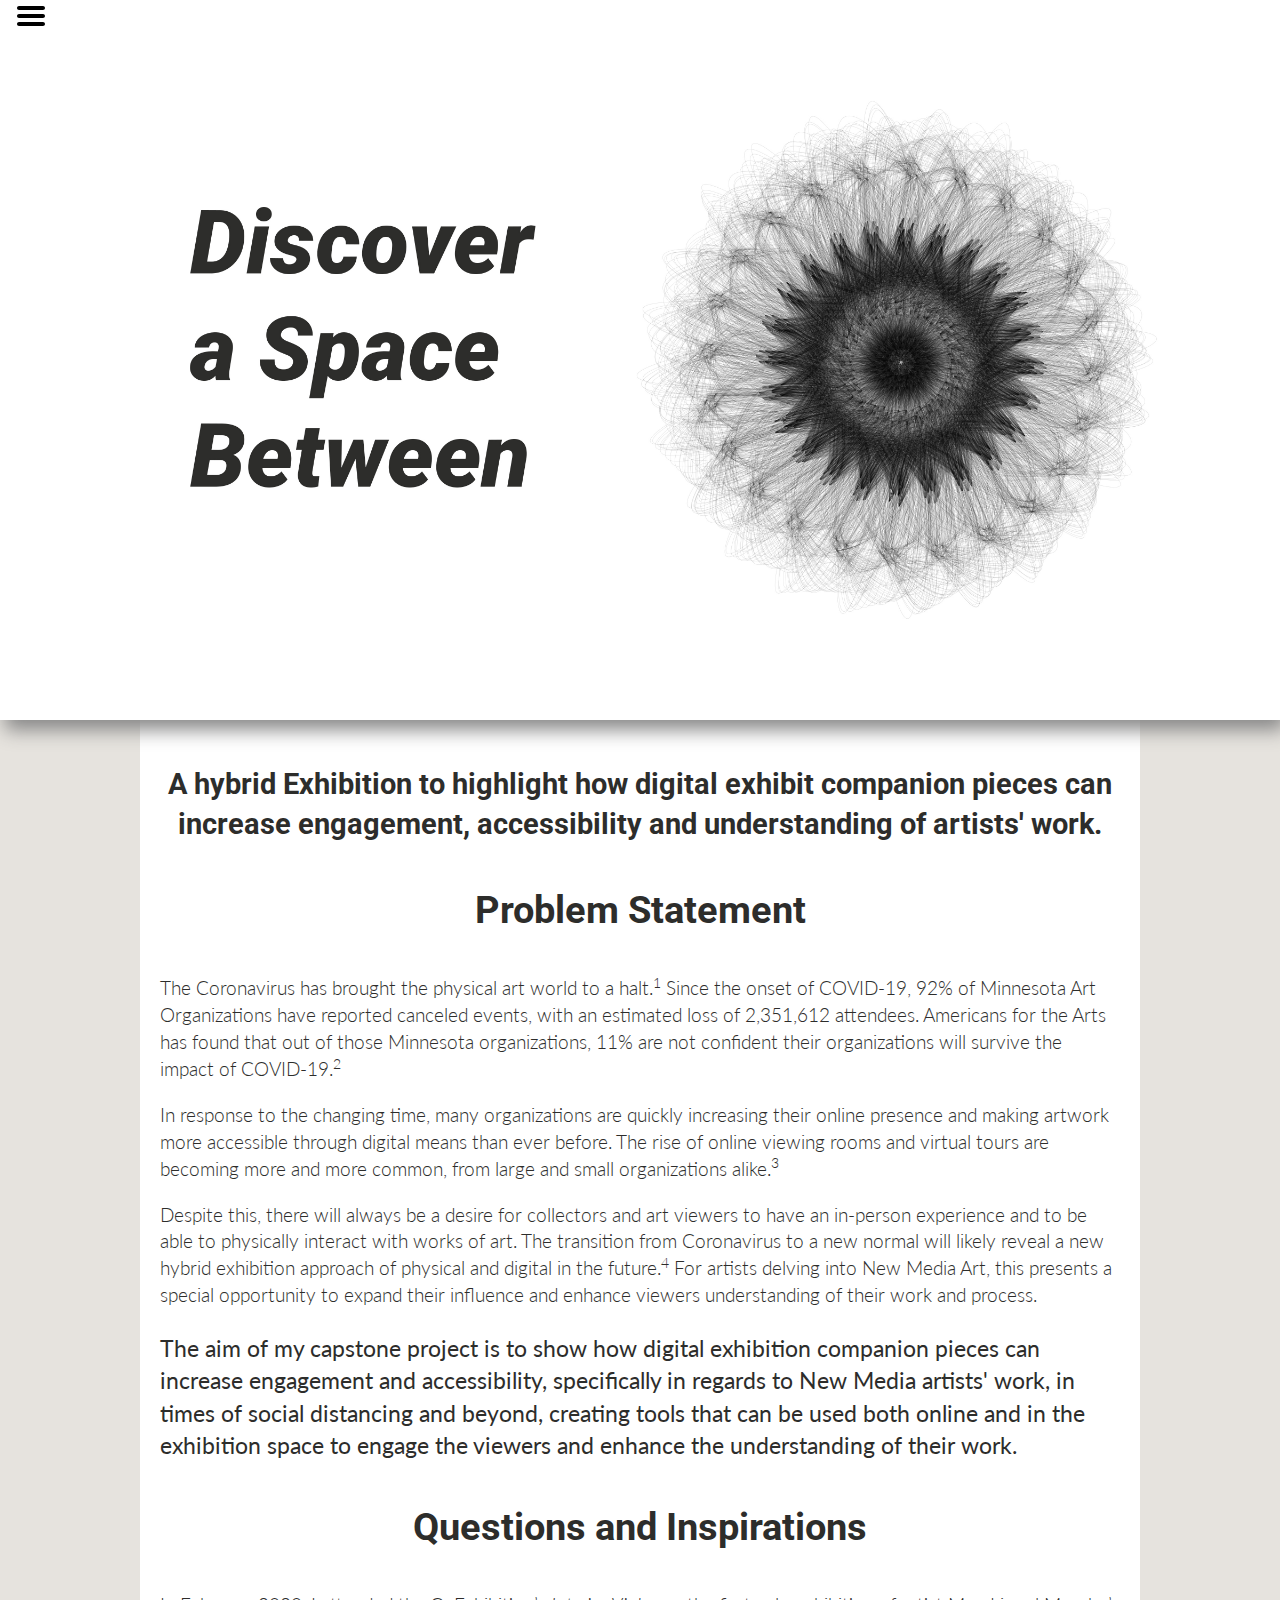
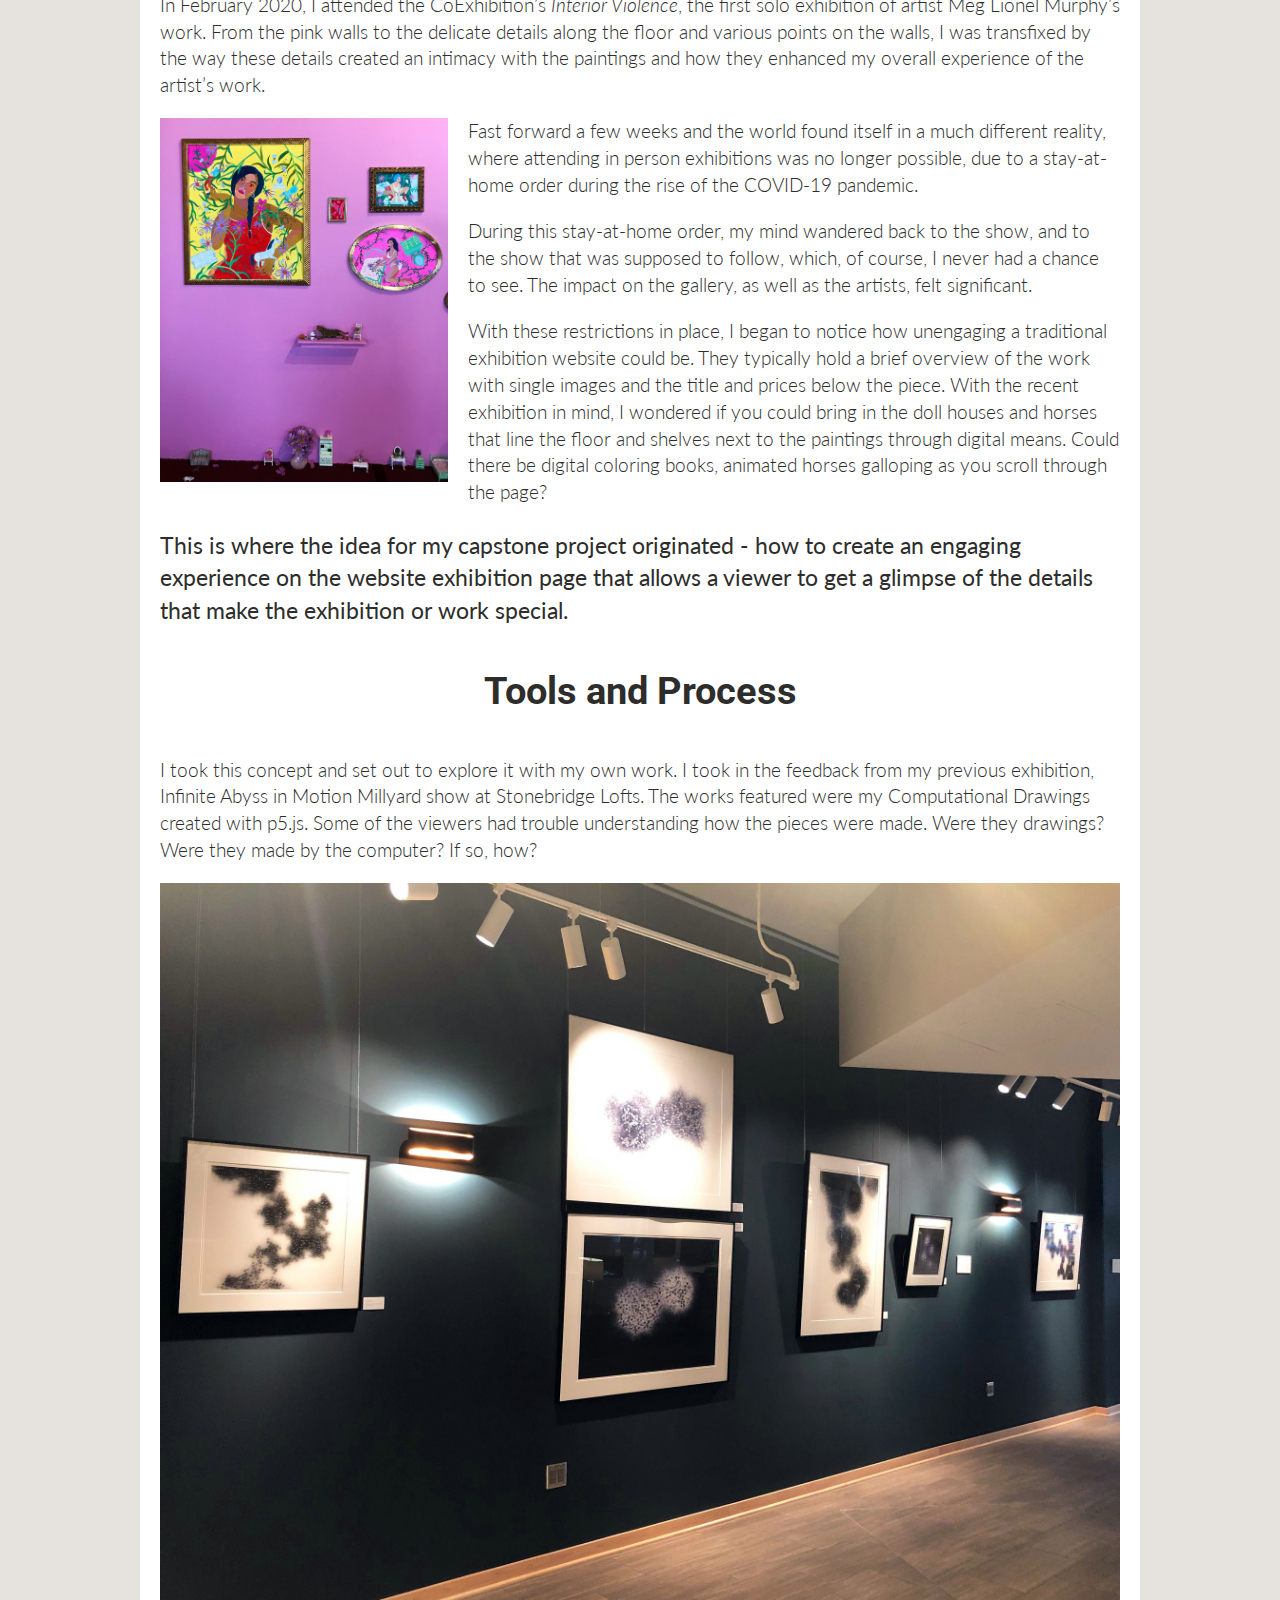
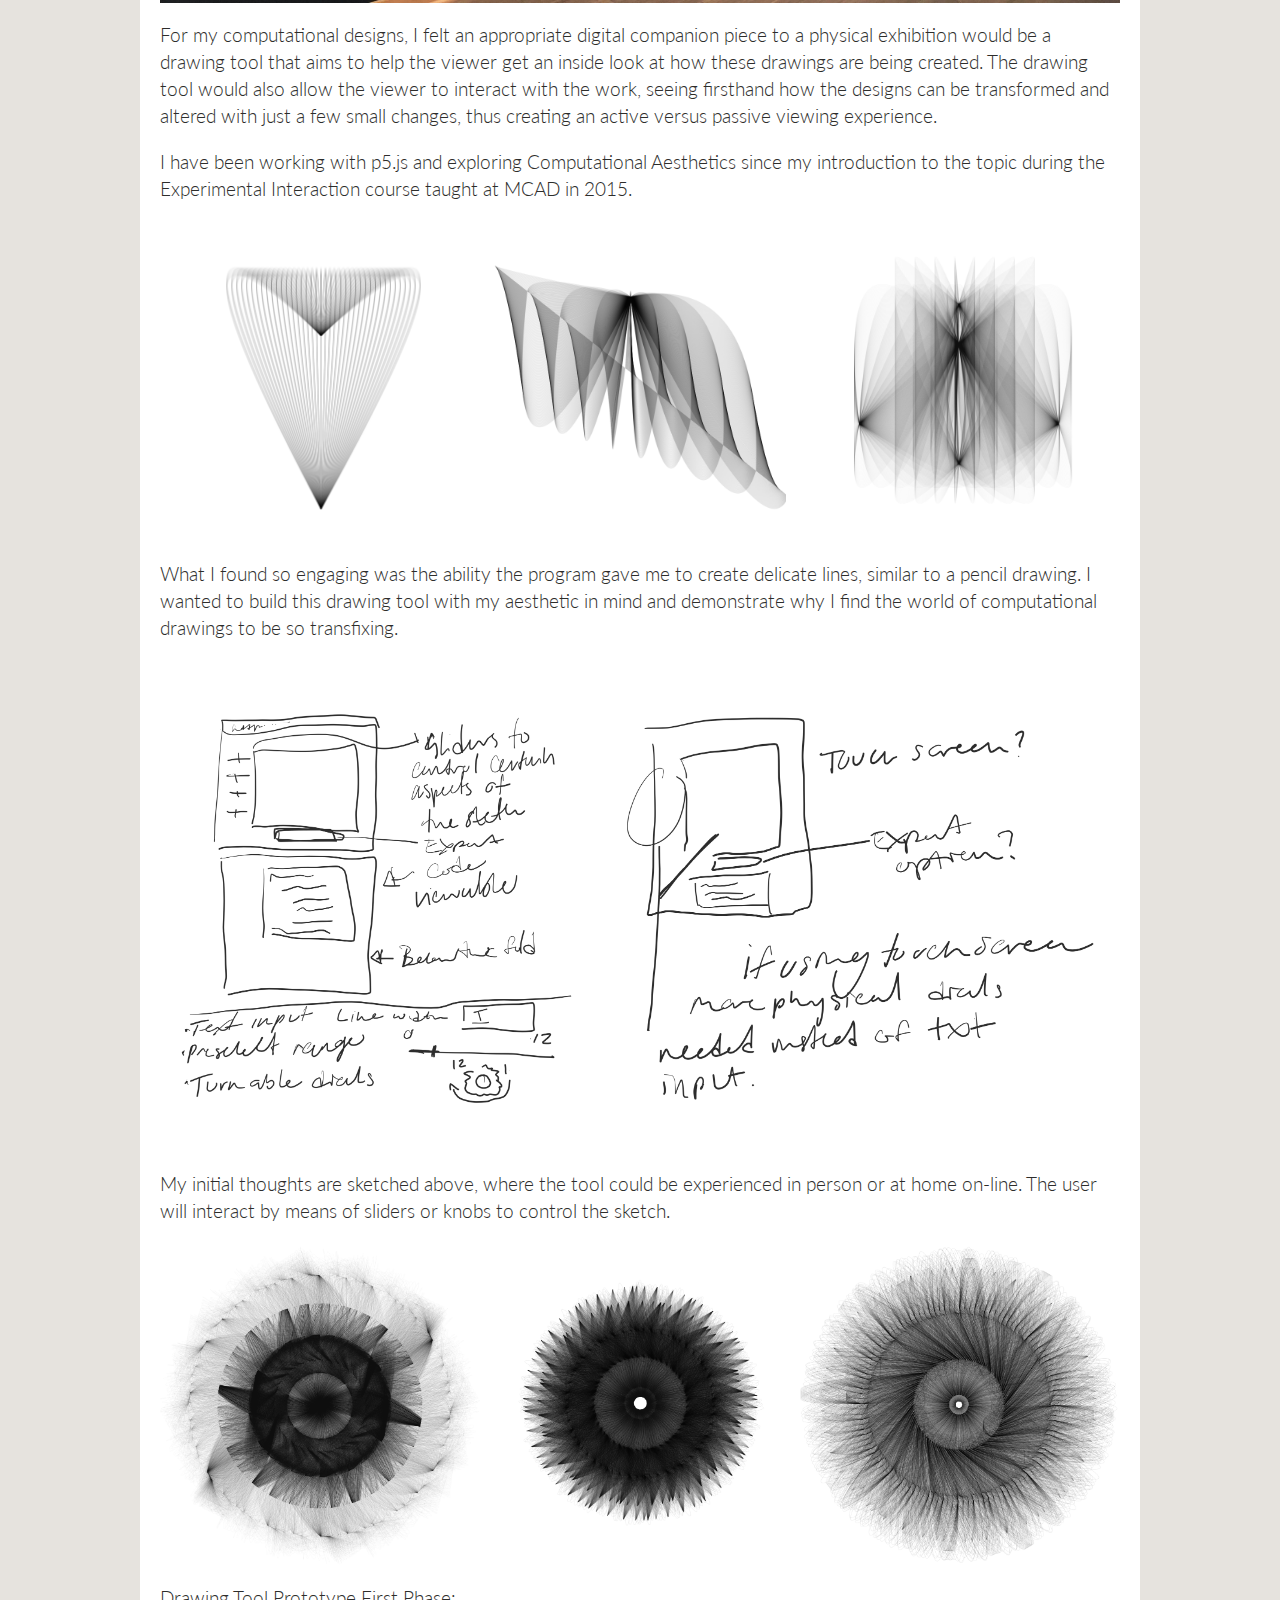
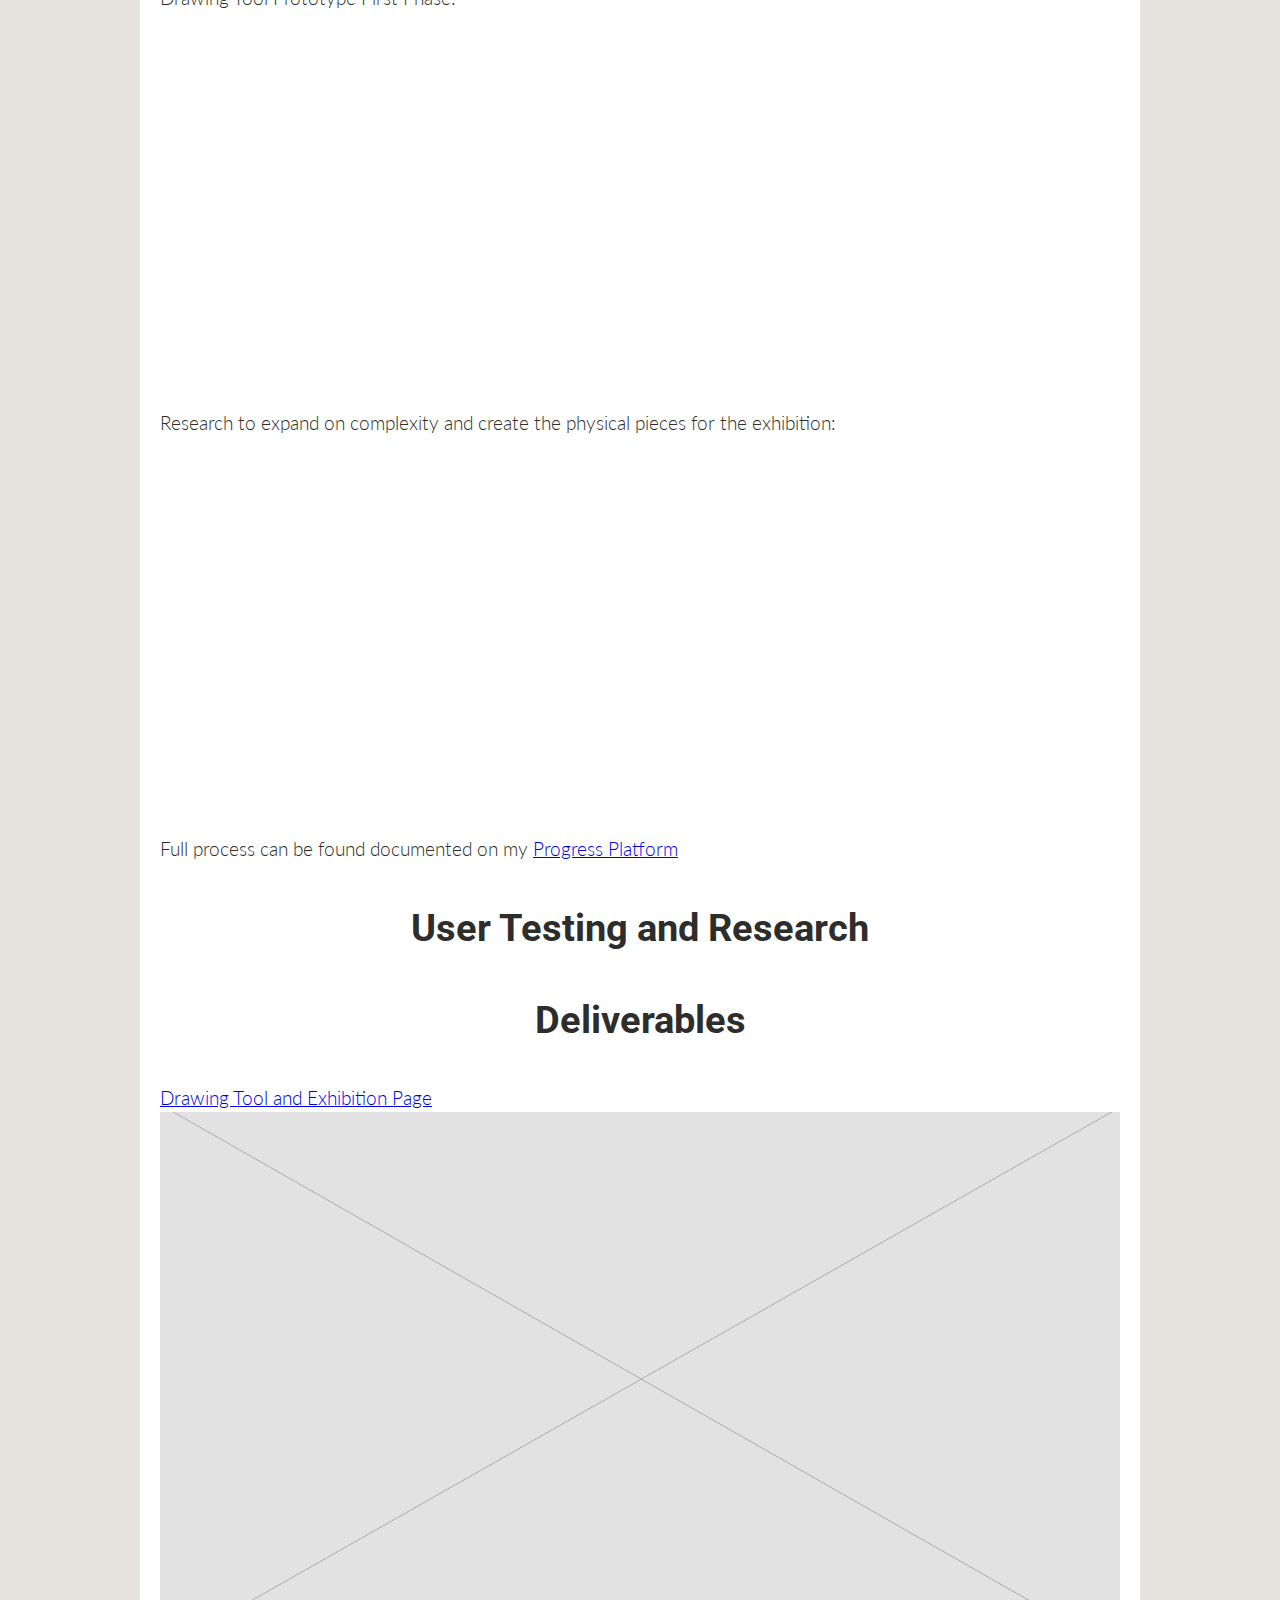
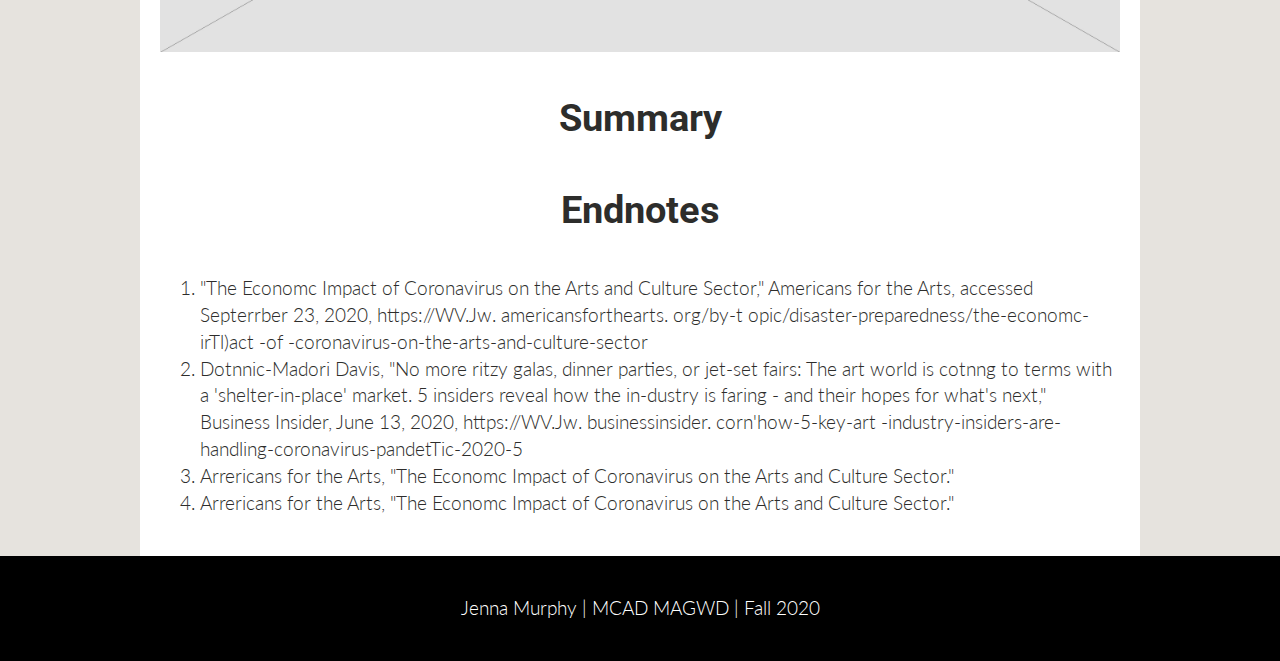
==== index.html @ bdc2f64e "Edits to index" ====
<!doctype html>
<html class="no-js" lang="">

<head>
  <meta charset="utf-8">
  <title>Jenna Murphy Capstone Project</title>
  <meta name="description" content="">
  <meta name="viewport" content="width=device-width, initial-scale=1">

  <meta property="og:title" content="">
  <meta property="og:type" content="">
  <meta property="og:url" content="">
  <meta property="og:image" content="">

  <link href="https://fonts.googleapis.com/css2?family=Roboto:ital,wght@0,100;0,300;0,400;0,500;0,700;0,900;1,100;1,300;1,400;1,500;1,700;1,900&display=swap" rel="stylesheet">
  <link href="https://fonts.googleapis.com/css2?family=Lato:ital,wght@0,300;0,400;1,300&display=swap" rel="stylesheet">
  <link rel="manifest" href="site.webmanifest">
  <link rel="apple-touch-icon" href="icon.png">
  <!-- Place favicon.ico in the root directory -->
  <script src="js/vendor/p5.min.js" charset="utf-8"></script>
  <script src="js/vendor/p5.dom.js" charset="utf-8"></script>
  <script src="js/sketch.js"charset="utf-8"></script>
  <link rel="stylesheet" href="css/normalize.css">
  <link rel="stylesheet" href="css/main.css">

  <meta name="theme-color" content="#fafafa">
</head>

<body>
  <header>
    <div id="mySidenav" class="sidenav" style="z-index:2;">
      <a href="javascript:void(0)" class="closebtn" onclick="closeNav()">&times;</a>
        <h3>Contents</h3>
          <a href="#problem">Problem Statement</a>
          <a href="#inspo">Inspiration</a>
          <a href="#process">Tools & Process</a>
          <!-- <a href="#tool">Tools</a> -->
          <a href="#test">User Testing</a>
          <a href="#deliver">Deliverables</a>
          <a href="#summary">Summary</a>
          <a href="#notes">Endnotes</a>
    </div>

  <!-- Use any element to open the sidenav -->

  <img style="position:absolute;top:0;top:0;z-index:1;" src="img/Hamburger_icon.svg" alt="menu icon" onclick="openNav()">
  <!-- <h1>Discover a Space Between</h1> -->
  <div class="hero-image">
      <img src="img/placeholder2.jpg" alt="header">
    </div>
</header>

  <main id="main" style="clear:both;">
    <section>
      <h2 style="text-align:center;">A hybrid Exhibition to highlight how digital exhibit companion pieces can increase engagement, accessibility and understanding of artists' work.</h2>
    </section>
    <section id="problem">
      <h3 class="background">Problem Statement</h3>

      <p>The Coronavirus has brought the physical art world to a halt.<sup>1</sup> Since the onset of COVID-19, 92% of Minnesota Art Organizations have reported canceled events, with an estimated loss of 2,351,612 attendees. Americans for the Arts has found that out of those Minnesota organizations, 11% are not confident their organizations will survive the impact of COVID-19.<sup>2</sup></p>

      <!-- <img src="img/placeholder.jpg" alt="Exhibition Images" style="max-width: 100%";> -->

      <p>In response to the changing time, many organizations are quickly increasing their online presence and making artwork more accessible through digital means than ever before. The rise of online viewing rooms and virtual tours are becoming more and more common, from large and small organizations alike.<sup>3</sup></p>

      <p>Despite this, there will always be a desire for collectors and art viewers to have an in-person experience and to be able to physically interact with works of art. The transition from Coronavirus to a new normal will likely reveal a new hybrid exhibition approach of physical and digital in the future.<sup>4</sup> For artists delving into New Media Art, this presents a special opportunity to expand their influence and enhance viewers understanding of their work and process.</p>

      <p class="emphasis">The aim of my capstone project is to show how digital exhibition companion pieces can increase engagement and accessibility, specifically in regards to New Media artists' work, in times of social distancing and beyond, creating tools that can be used both online and in the exhibition space to engage the viewers and enhance the understanding of their work.</p>
    </section>

    <section id="inspo">
      <h3>Questions and Inspirations</h3>
      <p>In February 2020, I attended the CoExhibition’s <i>Interior Violence</i>, the first solo exhibition of artist Meg Lionel Murphy’s work. From the pink walls to the delicate details along the floor and various points on the walls, I was transfixed by the way these details created an intimacy with the paintings and how they enhanced my overall experience of the artist’s work.</p>

      <img src="img/meglionelmurphy.jpg" alt="Megan Lionel Murphy at CoExhibition" style="float:left;width:30%;height:auto;padding-right:20px;"> Fast forward a few weeks and the world found itself in a much different reality, where attending in person exhibitions was no longer possible, due to a stay-at-home order during the rise of the COVID-19 pandemic.</p>

      <p>During this stay-at-home order, my mind wandered back to the show, and to the show that was supposed to follow, which, of course, I never had a chance to see. The impact on the gallery, as well as the artists, felt significant.</p>

      <p>With these restrictions in place, I began to notice how unengaging a traditional exhibition website could be. They typically hold a brief overview of the work with single images and the title and prices below the piece. With the recent exhibition in mind, I wondered if you could bring in the doll houses and horses that line the floor and shelves next to the paintings through digital means. Could there be digital coloring books, animated horses galloping as you scroll through the page? </p>

      <p class="emphasis">This is where the idea for my capstone project originated - how to create an engaging experience on the website exhibition page that allows a viewer to get a glimpse of the details that make the exhibition or work special.</p>

    </section>


    <section id="process">
      <h3>Tools and Process</h3>

      <p>I took this concept and set out to explore it with my own work. I took in the feedback from my previous exhibition, Infinite Abyss in Motion Millyard show at Stonebridge Lofts. The works featured were my Computational Drawings created with p5.js. Some of the viewers had trouble understanding how the pieces were made.  Were they drawings? Were they made by the computer? If so, how?</p>
      <img src="img/tealwall.jpg" alt="Stonebridge Loft exhibition" style="max-width: 100%;">
      <p>For my computational designs, I felt an appropriate digital companion piece to a physical exhibition would be a drawing tool that aims to help the viewer get an inside look at how these drawings are being created. The drawing tool would also allow the viewer to interact with the work, seeing firsthand how the designs can be  transformed and altered with just a few small changes, thus creating an active versus passive viewing experience.</p>
      <p>I have been working with p5.js and exploring Computational Aesthetics since my introduction to the topic during the Experimental Interaction course taught at MCAD in 2015.</p>
      <div class="row">
        <div class="column">
          <img src="img/d1.png" alt="Computational Drawing" style="width:100%">
        </div>
        <div class="column">
          <img src="img/32.png" alt="Computational Drawing" style="width:100%">
        </div>
        <div class="column">
          <img src="img/d3.png" alt="Computational Drawing" style="width:100%">
        </div>
      </div>
      <p>What I found so engaging was the ability the program gave me to create delicate lines, similar to a pencil drawing. I wanted to build this drawing tool with my aesthetic in mind and demonstrate why I find the world of computational drawings to be so transfixing.</p>
      <img src="img/Untitled-1.jpg" alt="Sketch" style="max-width: 100%;">
      <p>My initial thoughts are sketched above, where the tool could be experienced in person or at home on-line. The user will interact by means of sliders or knobs to control the sketch.</p>
      <div class="row">
        <div class="column">
          <img src="img/ellipse.png" alt="Computational Drawing" style="width:100%">
        </div>
        <div class="column">
          <img src="img/ellipse3.png" alt="Computational Drawing" style="width:100%">
        </div>
        <div class="column">
          <img src="img/ellipse1.png" alt="Computational Drawing" style="width:100%">
        </div>
      </div>
      <!-- <ul>
        <li>JavaScript</li>
        <li>HTML/CSS</li>
        <li>p5.js</li>
        <! <li>Milk</li> -->
      <!-- </ul> -->
      <p>Drawing Tool Prototype First Phase:</p>
      <iframe src="https://player.vimeo.com/video/470876844" width="640" height="360" frameborder="0" allow="autoplay; fullscreen" allowfullscreen></iframe>
      <p>Research to expand on complexity and create the physical pieces for the exhibition:</p>
      <iframe src="https://player.vimeo.com/video/471207840" width="640" height="360" frameborder="0" allow="autoplay; fullscreen" allowfullscreen></iframe>

      <p>Full process can be found documented on my <a href="https://discoveraspacebetween.blogspot.com/">Progress Platform</a></p>

    </section>

    <!-- <section id="tool">
      <h3>Tools</h3>
    </section> -->

    <section id="test">
      <h3>User Testing and Research</h3>
    </section>

    <section id="deliver">
      <h3>Deliverables</h3>
      <a href="https://jennamurphymcad.github.io/Exhibition-Page/">Drawing Tool and Exhibition Page<a>
      <img src="img/placeholder.jpg" alt="Exhibition Images" style="max-width: 100%;">
    </section>

    <section id="summary">
      <h3>Summary</h3>
    </section>

    <section id="notes">
      <h3>Endnotes</h3>
        <ol>
          <li>"The Economc Impact of Coronavirus on the Arts and Culture Sector," Americans for the Arts, accessed Septerrber 23, 2020,
https://WV.Jw. americansforthearts. org/by-t opic/disaster-preparedness/the-economc-irTl)act -of -coronavirus-on-the-arts-and-culture-sector</li>
          <li>Dotnnic-Madori Davis, "No more ritzy galas, dinner parties, or jet-set fairs: The art world is cotnng to terms with a 'shelter-in-place' market. 5 insiders reveal how the in-dustry is faring - and their hopes for what's next," Business Insider, June 13, 2020, https://WV.Jw. businessinsider. corn'how-5-key-art -industry-insiders-are-handling-coronavirus-pandetTic-2020-5</li>
          <li>Arrericans for the Arts, "The Economc Impact of Coronavirus on the Arts and Culture Sector."</li>
          <li>Arrericans for the Arts, "The Economc Impact of Coronavirus on the Arts and Culture Sector."</li>
        </ol>
    </section>

  </main>

  <footer>
    <p>Jenna Murphy | MCAD MAGWD | Fall 2020</p>
  </footer>
  <script src="js/vendor/modernizr-3.11.2.min.js"></script>
  <script src="js/plugins.js"></script>
  <script src="js/main.js"></script>
  <!-- <script>
  /* Set the width of the side navigation to 250px */
function openNav() {
  document.getElementById("mySidenav").style.width = "250px";
}

/* Set the width of the side navigation to 0 */
function closeNav() {
  document.getElementById("mySidenav").style.width = "0";
}
  </script> -->
  <!-- Google Analytics: change UA-XXXXX-Y to be your site's ID. -->
  <!-- <script>
    window.ga = function () { ga.q.push(arguments) }; ga.q = []; ga.l = +new Date;
    ga('create', 'UA-XXXXX-Y', 'auto'); ga('set', 'anonymizeIp', true); ga('set', 'transport', 'beacon'); ga('send', 'pageview')
  </script> -->

</body>

</html>
---- css/main.css ----
/*! HTML5 Boilerplate v8.0.0 | MIT License | https://html5boilerplate.com/ */

/* main.css 2.1.0 | MIT License | https://github.com/h5bp/main.css#readme */
/*
 * What follows is the result of much research on cross-browser styling.
 * Credit left inline and big thanks to Nicolas Gallagher, Jonathan Neal,
 * Kroc Camen, and the H5BP dev community and team.
 */

/* ==========================================================================
   Base styles: opinionated defaults
   ========================================================================== */

html {
  color: #2d2d2b;
  font-size: 1.2em;
  line-height: 1.4;
  font-family: 'Lato', sans-serif;
  font-weight: 300;
  background-color: #e6e3de;
}

body #main {
  background-color: #FFF;
}

h1, h2, h3 {
  font-family: 'Roboto', sans-serif;
  font-weight: 700;
}

h3 {
  /* color: #b0b0b0; */
  font-size: 2em;
  /* text-transform: uppercase; */
  text-align: center;
}


.emphasis {
  font-weight: 400;
  font-size: 1.2em;
}

/* Three image containers (use 25% for four, and 50% for two, etc) */
.column {
  float: left;
  width: 33.33%;
  /* padding: 5px; */
}

/* Clear floats after image containers */
.row::after {
  content: "";
  clear: both;
  display: table;
}

/*
 * Remove text-shadow in selection highlight:
 * https://twitter.com/miketaylr/status/12228805301
 *
 * Vendor-prefixed and regular ::selection selectors cannot be combined:
 * https://stackoverflow.com/a/16982510/7133471
 *
 * Customize the background color to match your design.
 */

::-moz-selection {
  background: #b3d4fc;
  text-shadow: none;
}

::selection {
  background: #b3d4fc;
  text-shadow: none;
}

/*
 * A better looking default horizontal rule
 */

hr {
  display: block;
  height: 1px;
  border: 0;
  border-top: 1px solid #ccc;
  margin: 1em 0;
  padding: 0;
}

/*
 * Remove the gap between audio, canvas, iframes,
 * images, videos and the bottom of their containers:
 * https://github.com/h5bp/html5-boilerplate/issues/440
 */

audio,
canvas,
iframe,
img,
svg,
video {
  vertical-align: middle;
}

/*
 * Remove default fieldset styles.
 */

fieldset {
  border: 0;
  margin: 0;
  padding: 0;
}

/*
 * Allow only vertical resizing of textareas.
 */

textarea {
  resize: vertical;
}

/* ==========================================================================
   Author's custom styles
   ========================================================================== */

/* ==========================================================================
   Helper classes
   ========================================================================== */

/*
 * Hide visually and from screen readers
 */

.hidden,
[hidden] {
  display: none !important;
}

/*
 * Hide only visually, but have it available for screen readers:
 * https://snook.ca/archives/html_and_css/hiding-content-for-accessibility
 *
 * 1. For long content, line feeds are not interpreted as spaces and small width
 *    causes content to wrap 1 word per line:
 *    https://medium.com/@jessebeach/beware-smushed-off-screen-accessible-text-5952a4c2cbfe
 */

.sr-only {
  border: 0;
  clip: rect(0, 0, 0, 0);
  height: 1px;
  margin: -1px;
  overflow: hidden;
  padding: 0;
  position: absolute;
  white-space: nowrap;
  width: 1px;
  /* 1 */
}

/*
 * Extends the .sr-only class to allow the element
 * to be focusable when navigated to via the keyboard:
 * https://www.drupal.org/node/897638
 */

.sr-only.focusable:active,
.sr-only.focusable:focus {
  clip: auto;
  height: auto;
  margin: 0;
  overflow: visible;
  position: static;
  white-space: inherit;
  width: auto;
}

/*
 * Hide visually and from screen readers, but maintain layout
 */

.invisible {
  visibility: hidden;
}

/*
 * Clearfix: contain floats
 *
 * For modern browsers
 * 1. The space content is one way to avoid an Opera bug when the
 *    `contenteditable` attribute is included anywhere else in the document.
 *    Otherwise it causes space to appear at the top and bottom of elements
 *    that receive the `clearfix` class.
 * 2. The use of `table` rather than `block` is only necessary if using
 *    `:before` to contain the top-margins of child elements.
 */

.clearfix::before,
.clearfix::after {
  content: " ";
  display: table;
}

.clearfix::after {
  clear: both;
}

/* ==========================================================================
   EXAMPLE Media Queries for Responsive Design.
   These examples override the primary ('mobile first') styles.
   Modify as content requires.
   ========================================================================== */

@media only screen and (min-width: 35em) {
  /* Style adjustments for viewports that meet the condition */
}

@media print,
  (-webkit-min-device-pixel-ratio: 1.25),
  (min-resolution: 1.25dppx),
  (min-resolution: 120dpi) {
  /* Style adjustments for high resolution devices */
}

/* ==========================================================================
   Print styles.
   Inlined to avoid the additional HTTP request:
   https://www.phpied.com/delay-loading-your-print-css/
   ========================================================================== */

@media print {
  *,
  *::before,
  *::after {
    background: #fff !important;
    color: #000 !important;
    /* Black prints faster */
    box-shadow: none !important;
    text-shadow: none !important;
  }

  a,
  a:visited {
    text-decoration: underline;
  }

  a[href]::after {
    content: " (" attr(href) ")";
  }

  abbr[title]::after {
    content: " (" attr(title) ")";
  }

  /*
   * Don't show links that are fragment identifiers,
   * or use the `javascript:` pseudo protocol
   */
  a[href^="#"]::after,
  a[href^="javascript:"]::after {
    content: "";
  }

  pre {
    white-space: pre-wrap !important;
  }

  pre,
  blockquote {
    border: 1px solid #999;
    page-break-inside: avoid;
  }

  /*
   * Printing Tables:
   * https://web.archive.org/web/20180815150934/http://css-discuss.incutio.com/wiki/Printing_Tables
   */
  thead {
    display: table-header-group;
  }

  tr,
  img {
    page-break-inside: avoid;
  }

  p,
  h2,
  h3 {
    orphans: 3;
    widows: 3;
  }

  h2,
  h3 {
    page-break-after: avoid;
  }
}

/*
JM Start
*/
/* The side navigation menu */
.sidenav {
  height: 100%; /* 100% Full-height */
  width: 0; /* 0 width - change this with JavaScript */
  position: fixed; /* Stay in place */
  z-index: 1; /* Stay on top */
  top: 0; /* Stay at the top */
  left: 0;
  background-color: #323433; /* Black*/
  overflow-x: hidden; /* Disable horizontal scroll */
  padding-top: 60px; /* Place content 60px from the top */
  transition: 0.5s; /* 0.5 second transition effect to slide in the sidenav */
}

/* The navigation menu links */
.sidenav a, .sidenav h3 {
  padding: 8px 8px 8px 32px;
  text-decoration: none;
  font-size: 24px;
  color: #fef9f3;
  display: block;
  transition: 0.3s;
}

/* When you mouse over the navigation links, change their color */
.sidenav a:hover {
  color: #f1f1f1;
}

/* Position and style the close button (top right corner) */
.sidenav .closebtn {
  position: absolute;
  top: 0;
  right: 25px;
  font-size: 24px;
  margin-left: 50px;
}

/* The hero image */
div.hero-image {
  /* background-image: url("../img/placeholder2.jpg"); */
  /* Set a specific height */
  /* height: 100% auto; */
  /* max-height: 600px; */
  /* Position and center the image to scale nicely on all screens */
  /* background-position: center;
  background-repeat: no-repeat;
  background-size: cover; */
  position: relative;
  /* position:absolute; */
   /* top: 0;
   left: 0;
   max-width: 100%;
   height: 500px;
   margin: auto;
   z-index: -1; */
}

div.hero-image img {
  position: relative;
  max-width: 100%;
  max-height: 30%;
  display: block;
 margin-left: auto;
 margin-right: auto;
 width: 100%;
  margin: 0 auto;

/* padding: 10px; */
box-shadow: 5px 10px 18px #888888;

}

/* Place text in the middle of the image */
.hero-text {
  text-align: left;
  position: absolute;
  top: 50%;
  left: 50%;
  transform: translate(-50%, -50%);
  color: black;
  font-size:24px;
}

/* Style page content - use this if you want to push the page content to the right when you open the side navigation */
#main {
  transition: margin-left .5s;
  padding: 20px;
  max-width: 960px;
  margin: 0 auto;
}

/* On smaller screens, where height is less than 450px, change the style of the sidenav (less padding and a smaller font size) */
@media screen and (max-height: 450px) {
  .sidenav {padding-top: 15px;}
  .sidenav a {font-size: 18px;}
}

header img {
  float: left;
  margin-left: 15px;
}

header h1, header h2 {
  text-align: center;
}
footer {
  clear: both;
  left: 0;
  width: 100%;
  background-color: black;
  color: white;
  text-align: center;
  padding-top: 20px;
  padding-bottom: 20px;
  text-align: center;
}
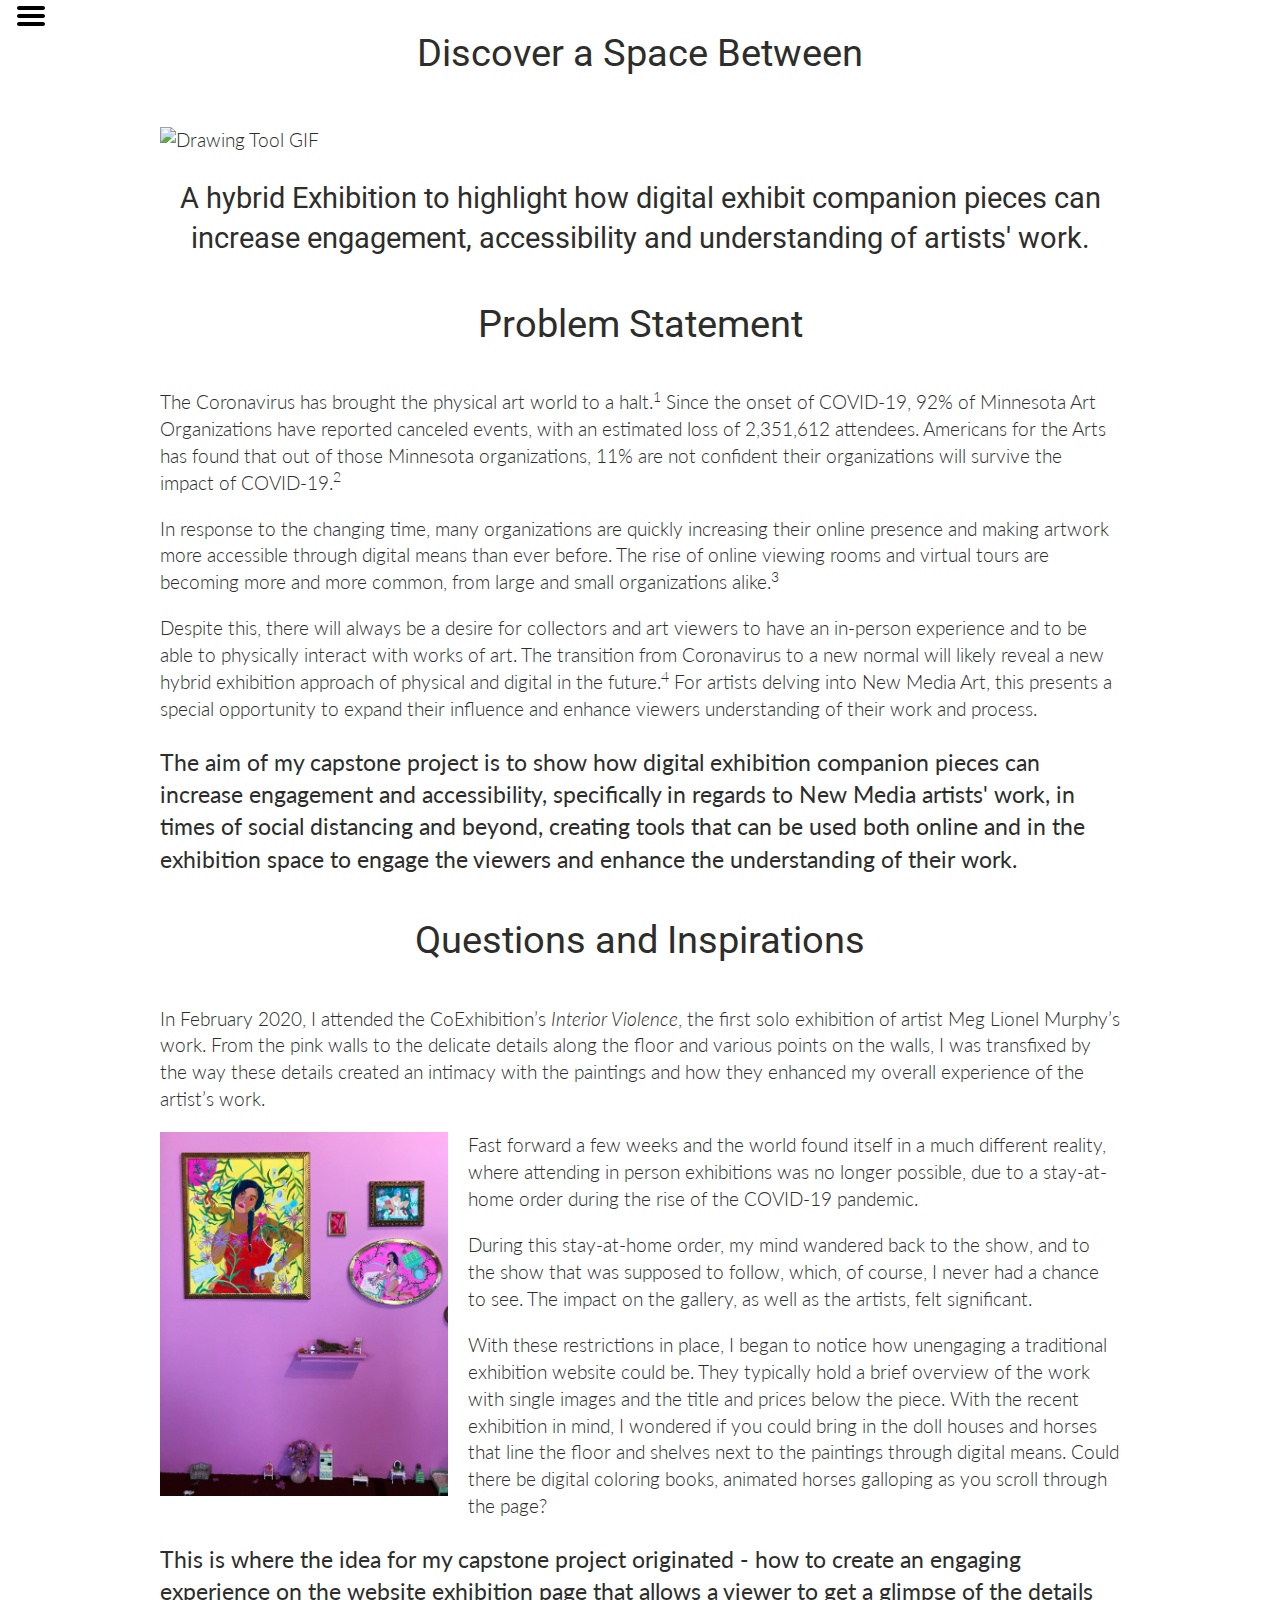
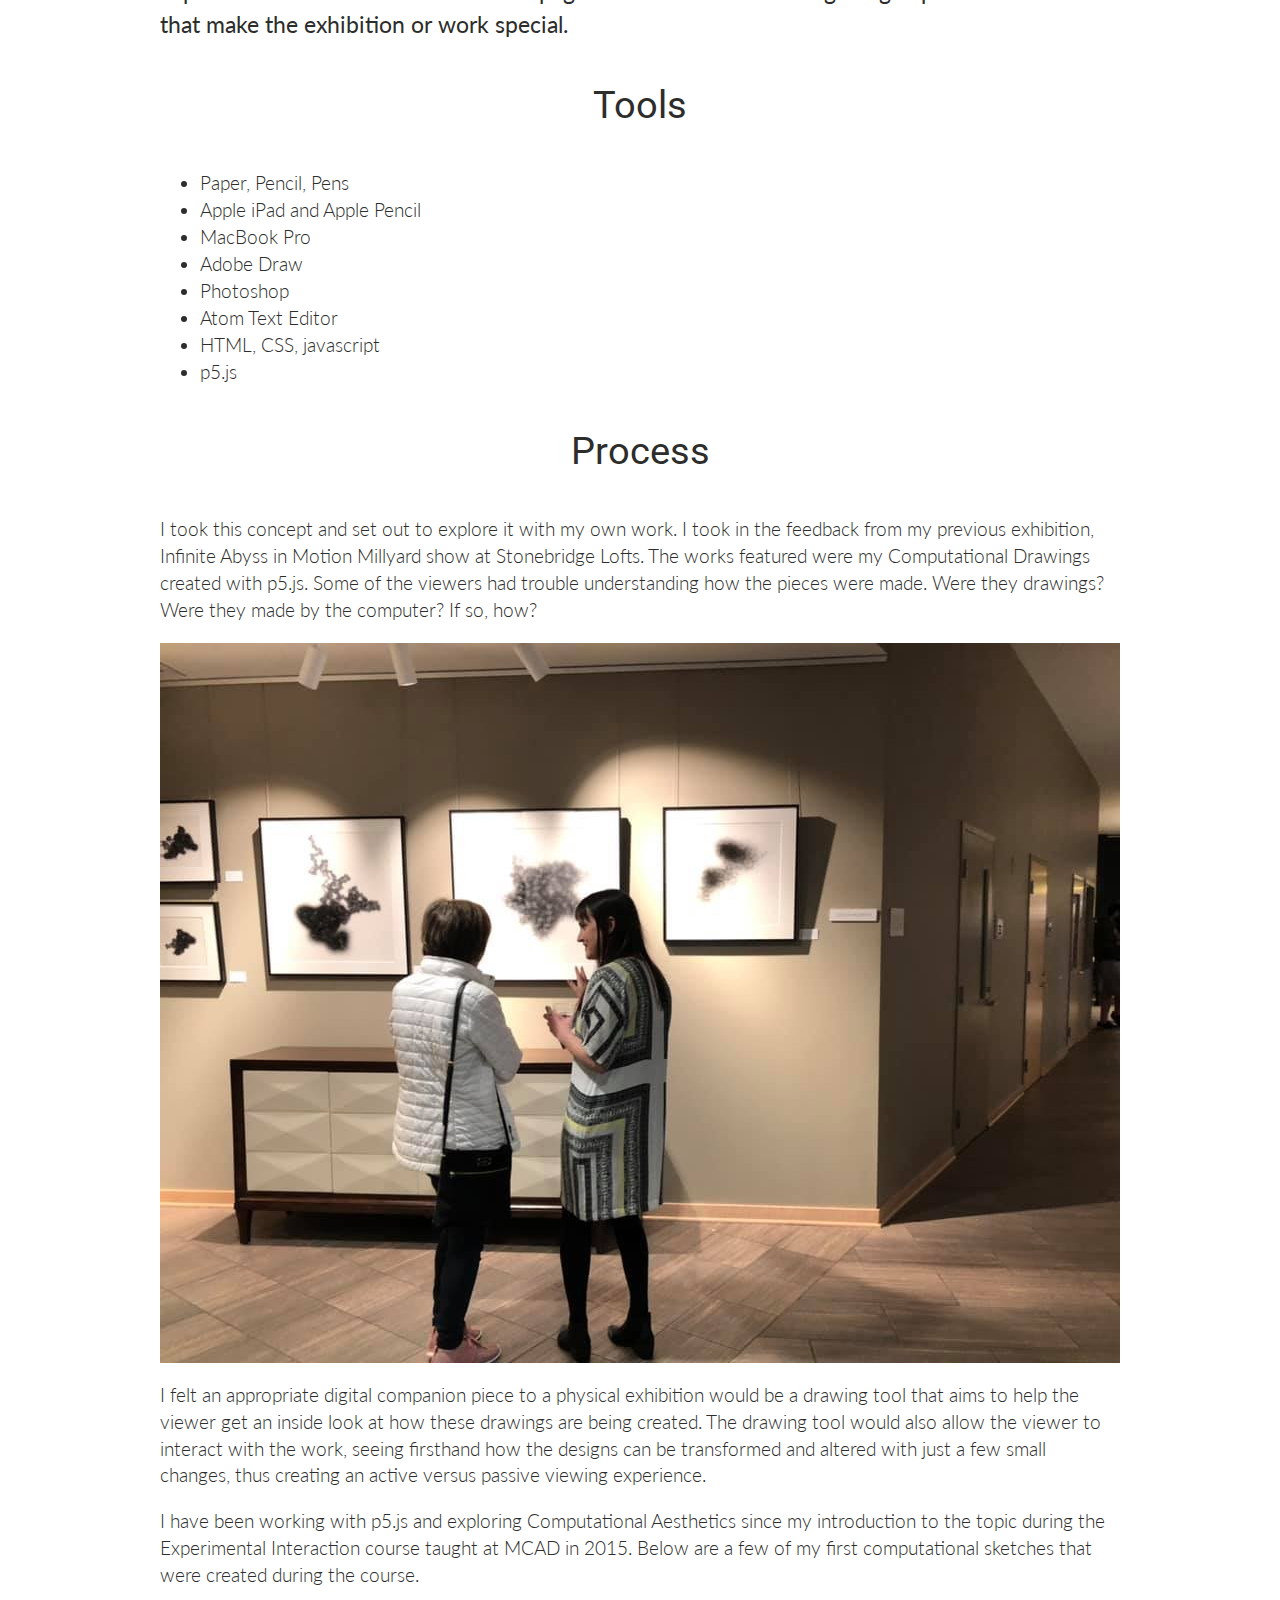
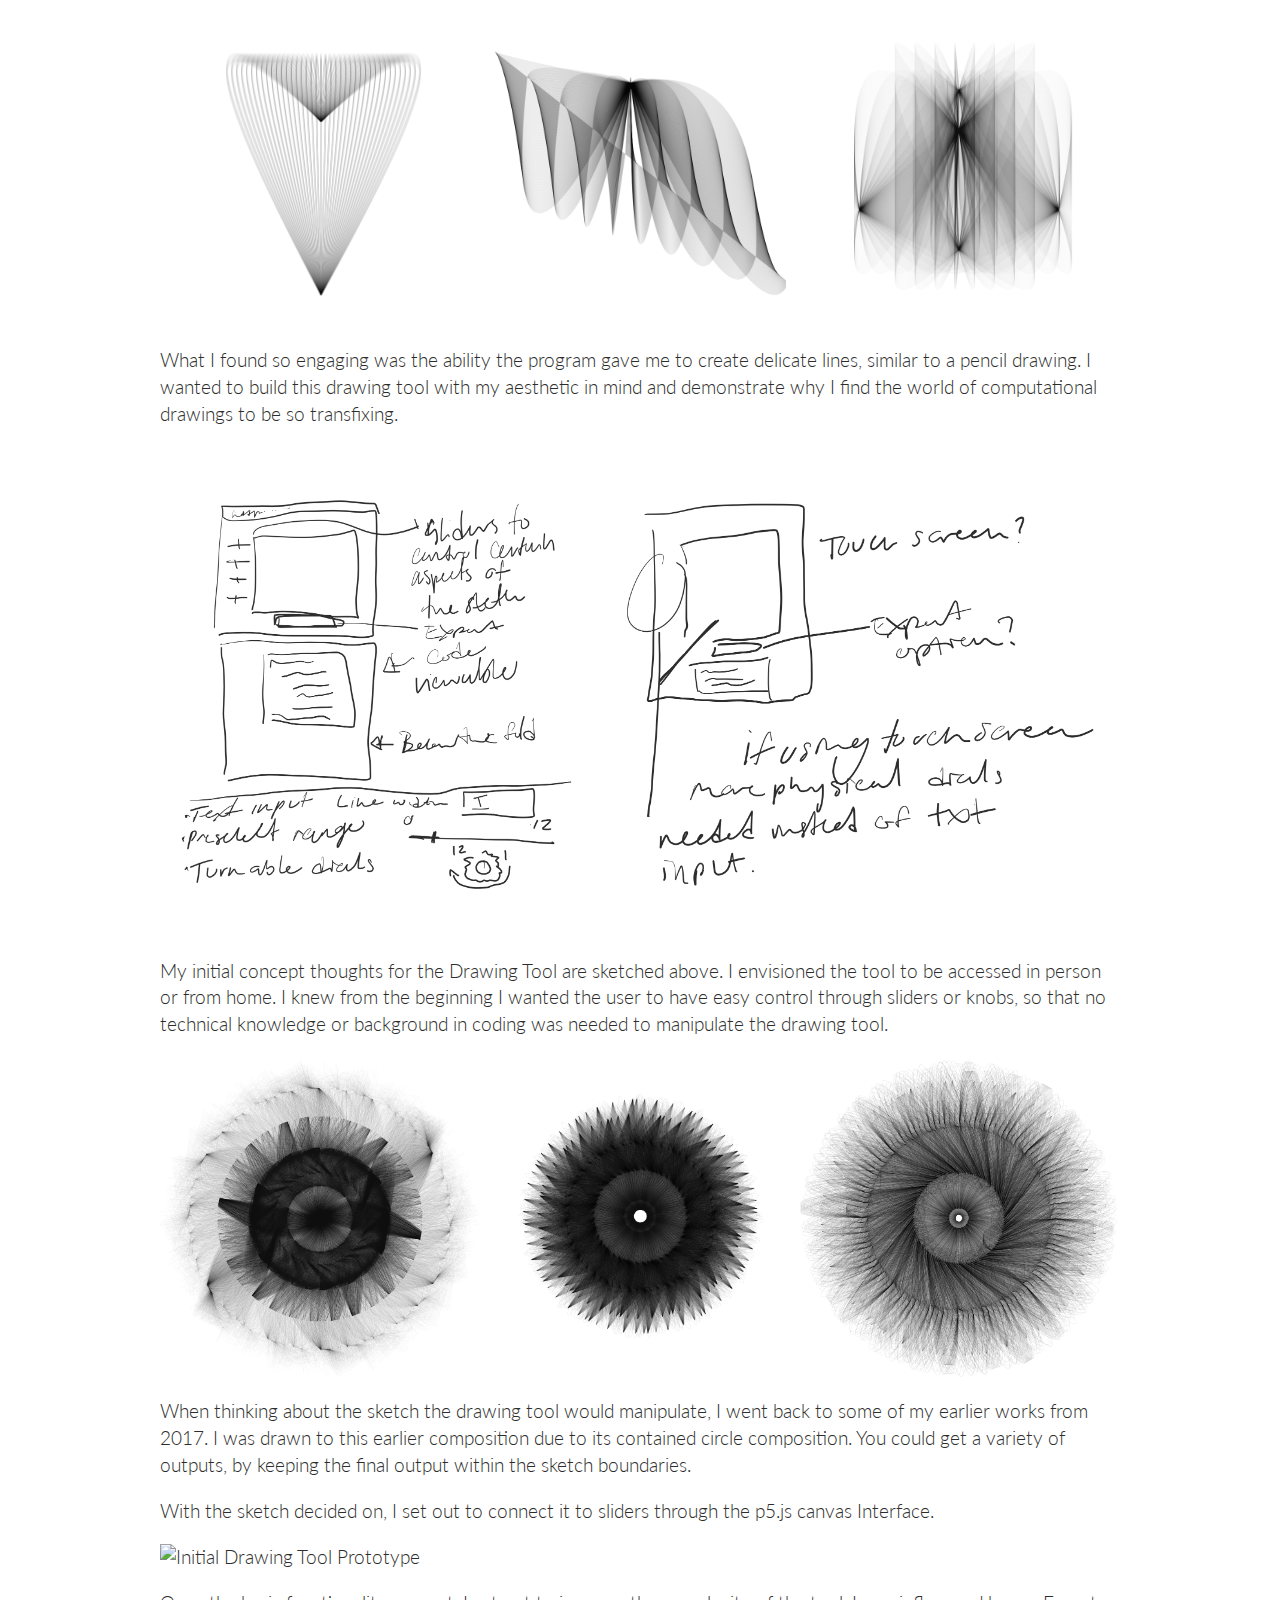
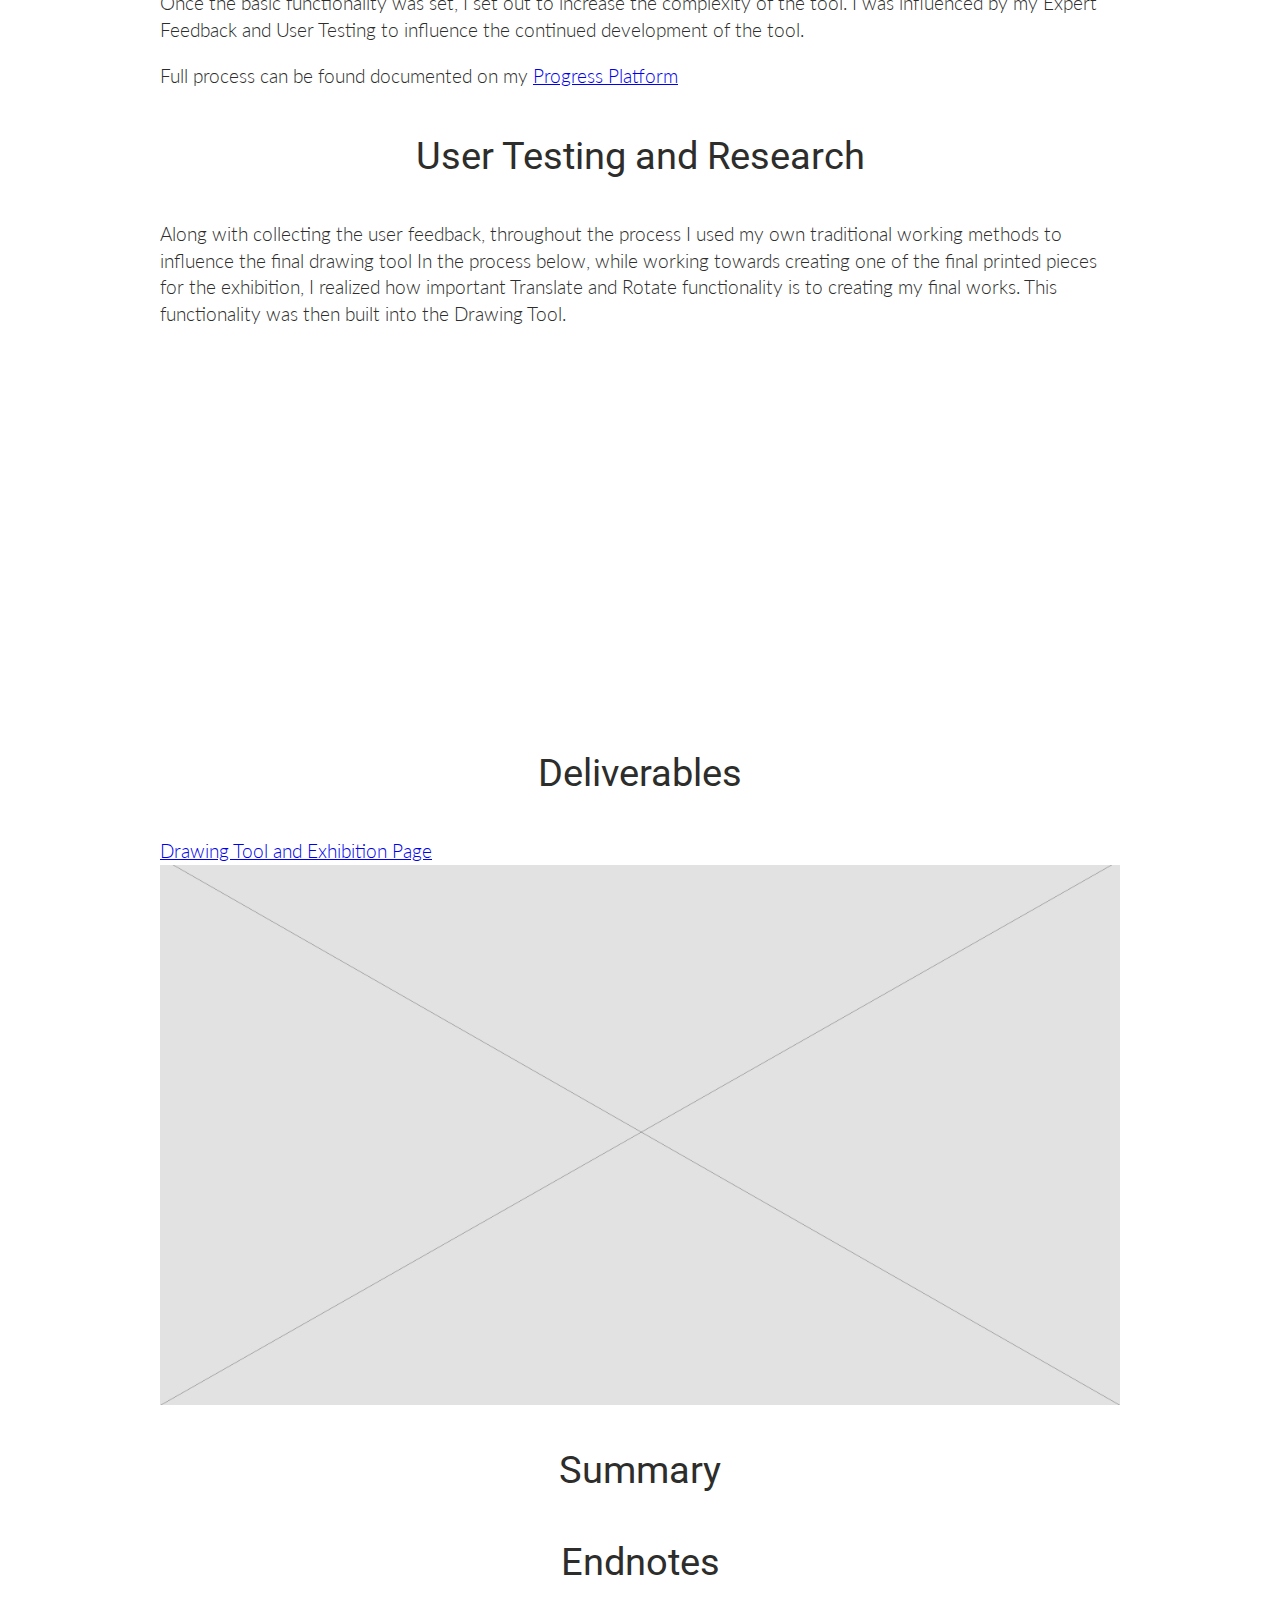
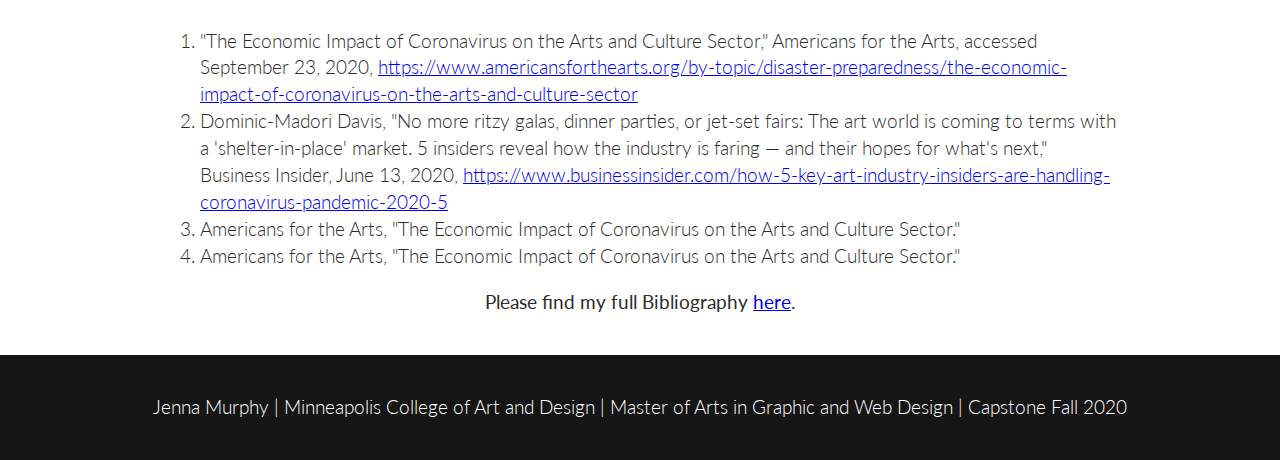
==== commit c723fddb: "Copy, image css updates" ====
--- a/index.html
+++ b/index.html
@@ -19,7 +19,7 @@
   <!-- Place favicon.ico in the root directory -->
   <script src="js/vendor/p5.min.js" charset="utf-8"></script>
   <script src="js/vendor/p5.dom.js" charset="utf-8"></script>
-  <script src="js/sketch.js"charset="utf-8"></script>
+  <!-- <script src="js/sketch.js"charset="utf-8"></script> -->
   <link rel="stylesheet" href="css/normalize.css">
   <link rel="stylesheet" href="css/main.css">
 
@@ -44,15 +44,17 @@
   <!-- Use any element to open the sidenav -->
 
   <img style="position:absolute;top:0;top:0;z-index:1;" src="img/Hamburger_icon.svg" alt="menu icon" onclick="openNav()">
-  <!-- <h1>Discover a Space Between</h1> -->
-  <div class="hero-image">
+  <h1>Discover a Space Between</h1>
+  <!-- <div class="hero-image">
       <img src="img/placeholder2.jpg" alt="header">
-    </div>
+    </div> -->
 </header>
 
   <main id="main" style="clear:both;">
     <section>
+      <img src="img/DrawingToolHero.gif" alt="Drawing Tool GIF" style="max-width:100%;">
       <h2 style="text-align:center;">A hybrid Exhibition to highlight how digital exhibit companion pieces can increase engagement, accessibility and understanding of artists' work.</h2>
+
     </section>
     <section id="problem">
       <h3 class="background">Problem Statement</h3>
@@ -82,14 +84,27 @@
 
     </section>
 
+    <section id="tools">
+      <h3>Tools</h3>
+      <ul>
+        <li>Paper, Pencil, Pens</li>
+        <li>Apple iPad and Apple Pencil</li>
+        <li>MacBook Pro</li>
+        <li>Adobe Draw</li>
+        <li>Photoshop</li>
+        <li>Atom Text Editor</li>
+        <li>HTML, CSS, javascript</li>
+        <li>p5.js</li>
+      </ul>
+    </section>
 
     <section id="process">
-      <h3>Tools and Process</h3>
+      <h3>Process</h3>
 
       <p>I took this concept and set out to explore it with my own work. I took in the feedback from my previous exhibition, Infinite Abyss in Motion Millyard show at Stonebridge Lofts. The works featured were my Computational Drawings created with p5.js. Some of the viewers had trouble understanding how the pieces were made.  Were they drawings? Were they made by the computer? If so, how?</p>
-      <img src="img/tealwall.jpg" alt="Stonebridge Loft exhibition" style="max-width: 100%;">
-      <p>For my computational designs, I felt an appropriate digital companion piece to a physical exhibition would be a drawing tool that aims to help the viewer get an inside look at how these drawings are being created. The drawing tool would also allow the viewer to interact with the work, seeing firsthand how the designs can be  transformed and altered with just a few small changes, thus creating an active versus passive viewing experience.</p>
-      <p>I have been working with p5.js and exploring Computational Aesthetics since my introduction to the topic during the Experimental Interaction course taught at MCAD in 2015.</p>
+      <img src="img/discussion.jpg" alt="Stonebridge Loft exhibition" style="max-width: 100%;">
+      <p>I felt an appropriate digital companion piece to a physical exhibition would be a drawing tool that aims to help the viewer get an inside look at how these drawings are being created. The drawing tool would also allow the viewer to interact with the work, seeing firsthand how the designs can be transformed and altered with just a few small changes, thus creating an active versus passive viewing experience.</p>
+      <p>I have been working with p5.js and exploring Computational Aesthetics since my introduction to the topic during the Experimental Interaction course taught at MCAD in 2015. Below are a few of my first computational sketches that were created during the course.</p>
       <div class="row">
         <div class="column">
           <img src="img/d1.png" alt="Computational Drawing" style="width:100%">
@@ -103,7 +118,7 @@
       </div>
       <p>What I found so engaging was the ability the program gave me to create delicate lines, similar to a pencil drawing. I wanted to build this drawing tool with my aesthetic in mind and demonstrate why I find the world of computational drawings to be so transfixing.</p>
       <img src="img/Untitled-1.jpg" alt="Sketch" style="max-width: 100%;">
-      <p>My initial thoughts are sketched above, where the tool could be experienced in person or at home on-line. The user will interact by means of sliders or knobs to control the sketch.</p>
+      <p>My initial concept thoughts for the Drawing Tool are sketched above. I envisioned the tool to be accessed in person or from home. I knew from the beginning I wanted the user to have easy control through sliders or knobs, so that no technical knowledge or background in coding was needed to manipulate the drawing tool.</p>
       <div class="row">
         <div class="column">
           <img src="img/ellipse.png" alt="Computational Drawing" style="width:100%">
@@ -115,16 +130,13 @@
           <img src="img/ellipse1.png" alt="Computational Drawing" style="width:100%">
         </div>
       </div>
-      <!-- <ul>
-        <li>JavaScript</li>
-        <li>HTML/CSS</li>
-        <li>p5.js</li>
-        <! <li>Milk</li> -->
-      <!-- </ul> -->
-      <p>Drawing Tool Prototype First Phase:</p>
-      <iframe src="https://player.vimeo.com/video/470876844" width="640" height="360" frameborder="0" allow="autoplay; fullscreen" allowfullscreen></iframe>
-      <p>Research to expand on complexity and create the physical pieces for the exhibition:</p>
-      <iframe src="https://player.vimeo.com/video/471207840" width="640" height="360" frameborder="0" allow="autoplay; fullscreen" allowfullscreen></iframe>
+
+      <p>When thinking about the sketch the drawing tool would manipulate, I went back to some of my earlier works from 2017. I was drawn to this earlier composition due to its contained circle composition. You could get a variety of outputs, by keeping the final output within the sketch boundaries.</p>
+      <p>With the sketch decided on, I set out to connect it to sliders through the p5.js canvas Interface.</p>
+
+      <img src="img/DrawingToolPhase1.gif" alt="Initial Drawing Tool Prototype" style="max-width: 100%; display: block; margin-left: auto; margin-right: auto">
+      <!-- <iframe src="https://player.vimeo.com/video/470876844" width="640" height="360" frameborder="0" allow="autoplay; fullscreen" allowfullscreen></iframe> -->
+      <p>Once the basic functionality was set, I set out to increase the complexity of the tool. I was influenced by my Expert Feedback and User Testing to influence the continued development of the tool.</p>
 
       <p>Full process can be found documented on my <a href="https://discoveraspacebetween.blogspot.com/">Progress Platform</a></p>
 
@@ -133,9 +145,13 @@
     <!-- <section id="tool">
       <h3>Tools</h3>
     </section> -->
-
     <section id="test">
+
       <h3>User Testing and Research</h3>
+
+
+      <p>Along with collecting the user feedback, throughout the process I used my own traditional working methods to influence the final drawing tool In the process below, while working towards creating one of the final printed pieces for the exhibition, I realized how important Translate and Rotate functionality is to creating my final works. This functionality was then built into the Drawing Tool.</p>
+      <iframe src="https://player.vimeo.com/video/471207840" width="640" height="360" frameborder="0" allow="autoplay; fullscreen" allowfullscreen></iframe>
     </section>
 
     <section id="deliver">
@@ -151,18 +167,18 @@
     <section id="notes">
       <h3>Endnotes</h3>
         <ol>
-          <li>"The Economc Impact of Coronavirus on the Arts and Culture Sector," Americans for the Arts, accessed Septerrber 23, 2020,
-https://WV.Jw. americansforthearts. org/by-t opic/disaster-preparedness/the-economc-irTl)act -of -coronavirus-on-the-arts-and-culture-sector</li>
-          <li>Dotnnic-Madori Davis, "No more ritzy galas, dinner parties, or jet-set fairs: The art world is cotnng to terms with a 'shelter-in-place' market. 5 insiders reveal how the in-dustry is faring - and their hopes for what's next," Business Insider, June 13, 2020, https://WV.Jw. businessinsider. corn'how-5-key-art -industry-insiders-are-handling-coronavirus-pandetTic-2020-5</li>
-          <li>Arrericans for the Arts, "The Economc Impact of Coronavirus on the Arts and Culture Sector."</li>
-          <li>Arrericans for the Arts, "The Economc Impact of Coronavirus on the Arts and Culture Sector."</li>
+          <li>"The Economic Impact of Coronavirus on the Arts and Culture Sector," Americans for the Arts, accessed September 23, 2020, <a href="https://www.americansforthearts.org/by-topic/disaster-preparedness/the-economic-impact-of-coronavirus-on-the-arts-and-culture-sector">https://www.americansforthearts.org/by-topic/disaster-preparedness/the-economic-impact-of-coronavirus-on-the-arts-and-culture-sector</a></li>
+          <li>Dominic-Madori Davis, "No more ritzy galas, dinner parties, or jet-set fairs: The art world is coming to terms with a 'shelter-in-place' market. 5 insiders reveal how the industry is faring — and their hopes for what's next," Business Insider, June 13, 2020, <a href="https://www.businessinsider.com/how-5-key-art-industry-insiders-are-handling-coronavirus-pandemic-2020-5">https://www.businessinsider.com/how-5-key-art-industry-insiders-are-handling-coronavirus-pandemic-2020-5</a></li>
+          <li>Americans for the Arts, "The Economic Impact of Coronavirus on the Arts and Culture Sector."</li>
+          <li>Americans for the Arts, "The Economic Impact of Coronavirus on the Arts and Culture Sector."</li>
         </ol>
+        <p style="text-align: center;"><b>Please find my full Bibliography <a href="https://docs.google.com/document/d/1HvIq9fYi5M22qFCAEgcMivicMCrOdXG2-WbFE5c4gzo/edit">here</a>.</b></p>
     </section>
 
   </main>
 
   <footer>
-    <p>Jenna Murphy | MCAD MAGWD | Fall 2020</p>
+    <p>Jenna Murphy |  Minneapolis College of Art and Design | Master of Arts in Graphic and Web Design  |  Capstone Fall 2020</p>
   </footer>
   <script src="js/vendor/modernizr-3.11.2.min.js"></script>
   <script src="js/plugins.js"></script>
--- a/css/main.css
+++ b/css/main.css
@@ -17,7 +17,7 @@
   line-height: 1.4;
   font-family: 'Lato', sans-serif;
   font-weight: 300;
-  background-color: #e6e3de;
+  /* background-color: #e6e3de; */
 }
 
 body #main {
@@ -26,7 +26,7 @@
 
 h1, h2, h3 {
   font-family: 'Roboto', sans-serif;
-  font-weight: 700;
+  font-weight: 400;
 }
 
 h3 {
@@ -311,7 +311,7 @@
   z-index: 1; /* Stay on top */
   top: 0; /* Stay at the top */
   left: 0;
-  background-color: #323433; /* Black*/
+  background-color: #161616; /* Black*/
   overflow-x: hidden; /* Disable horizontal scroll */
   padding-top: 60px; /* Place content 60px from the top */
   transition: 0.5s; /* 0.5 second transition effect to slide in the sidenav */
@@ -395,6 +395,7 @@
   margin: 0 auto;
 }
 
+
 /* On smaller screens, where height is less than 450px, change the style of the sidenav (less padding and a smaller font size) */
 @media screen and (max-height: 450px) {
   .sidenav {padding-top: 15px;}
@@ -409,14 +410,19 @@
 header h1, header h2 {
   text-align: center;
 }
+
 footer {
   clear: both;
   left: 0;
   width: 100%;
-  background-color: black;
+  background-color: #161616;
   color: white;
   text-align: center;
   padding-top: 20px;
   padding-bottom: 20px;
   text-align: center;
 }
+
+div#main {
+  border: 1px solid #161616;
+}
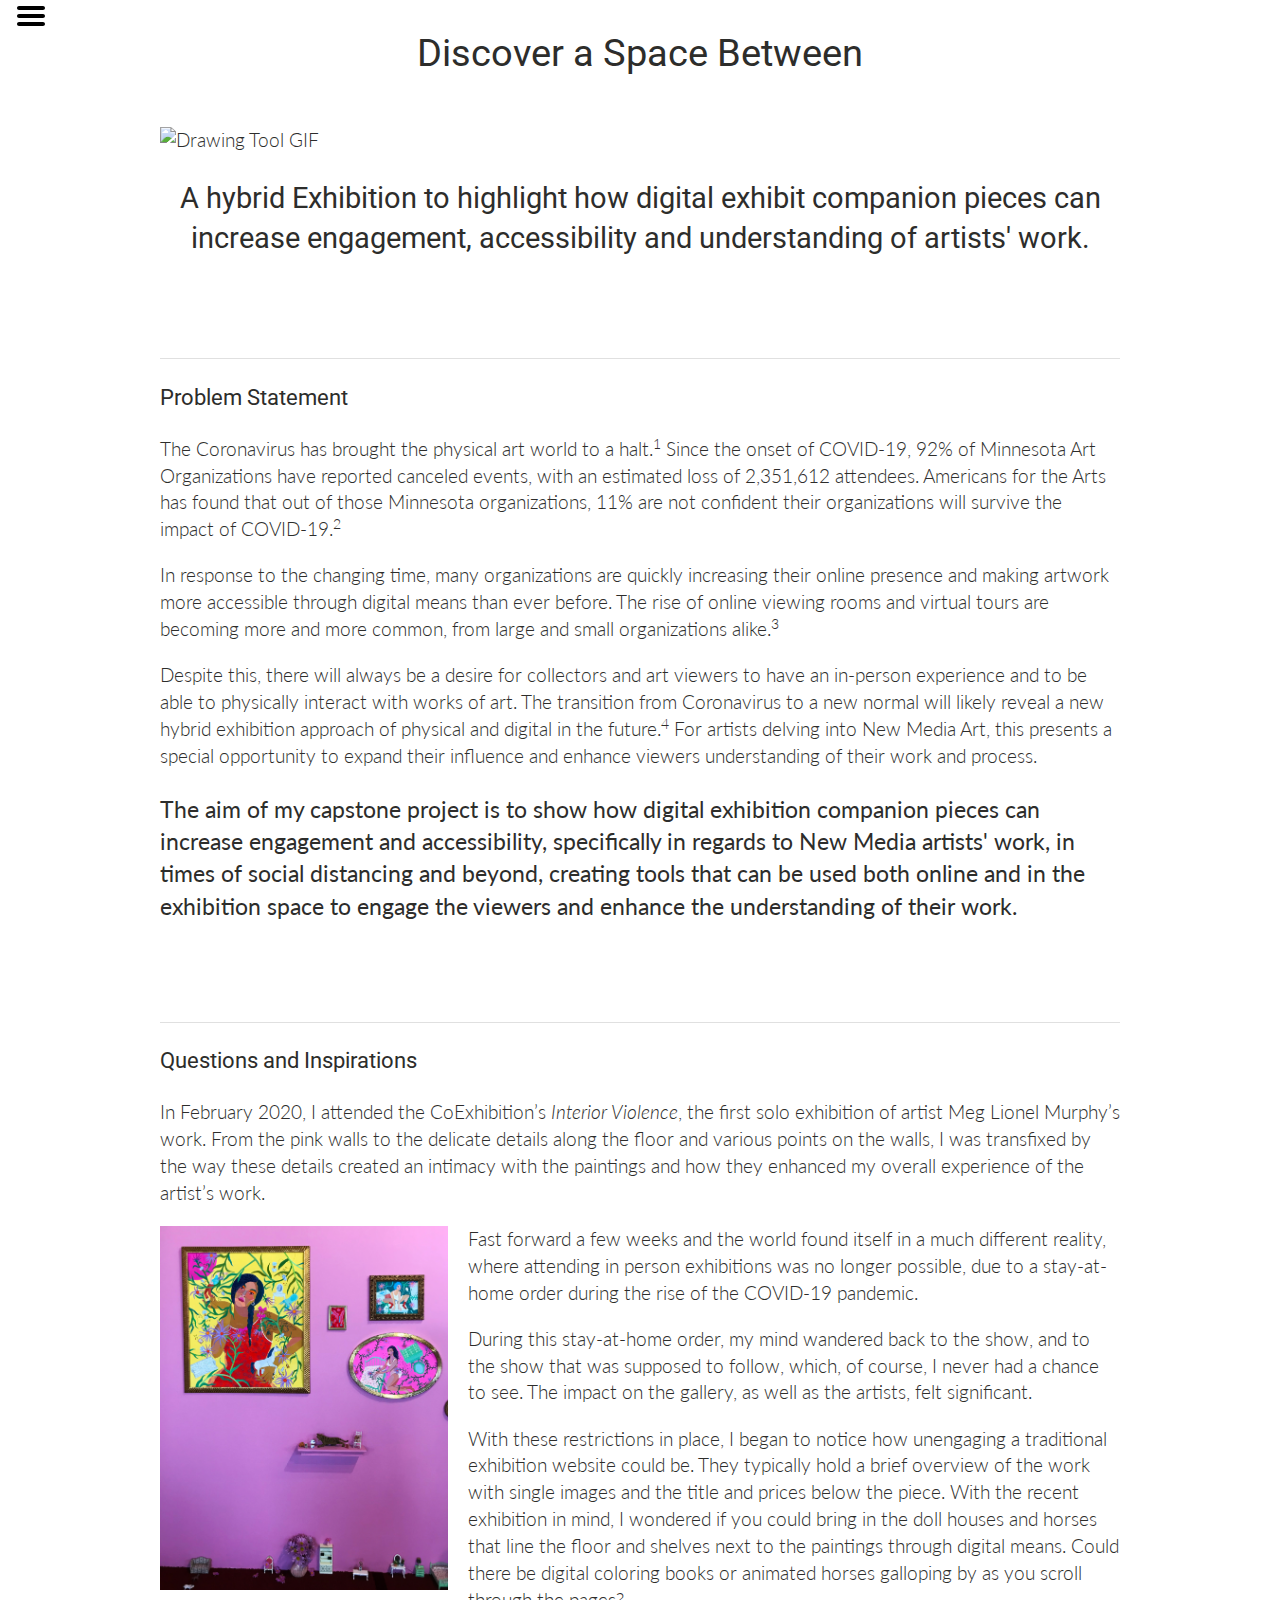
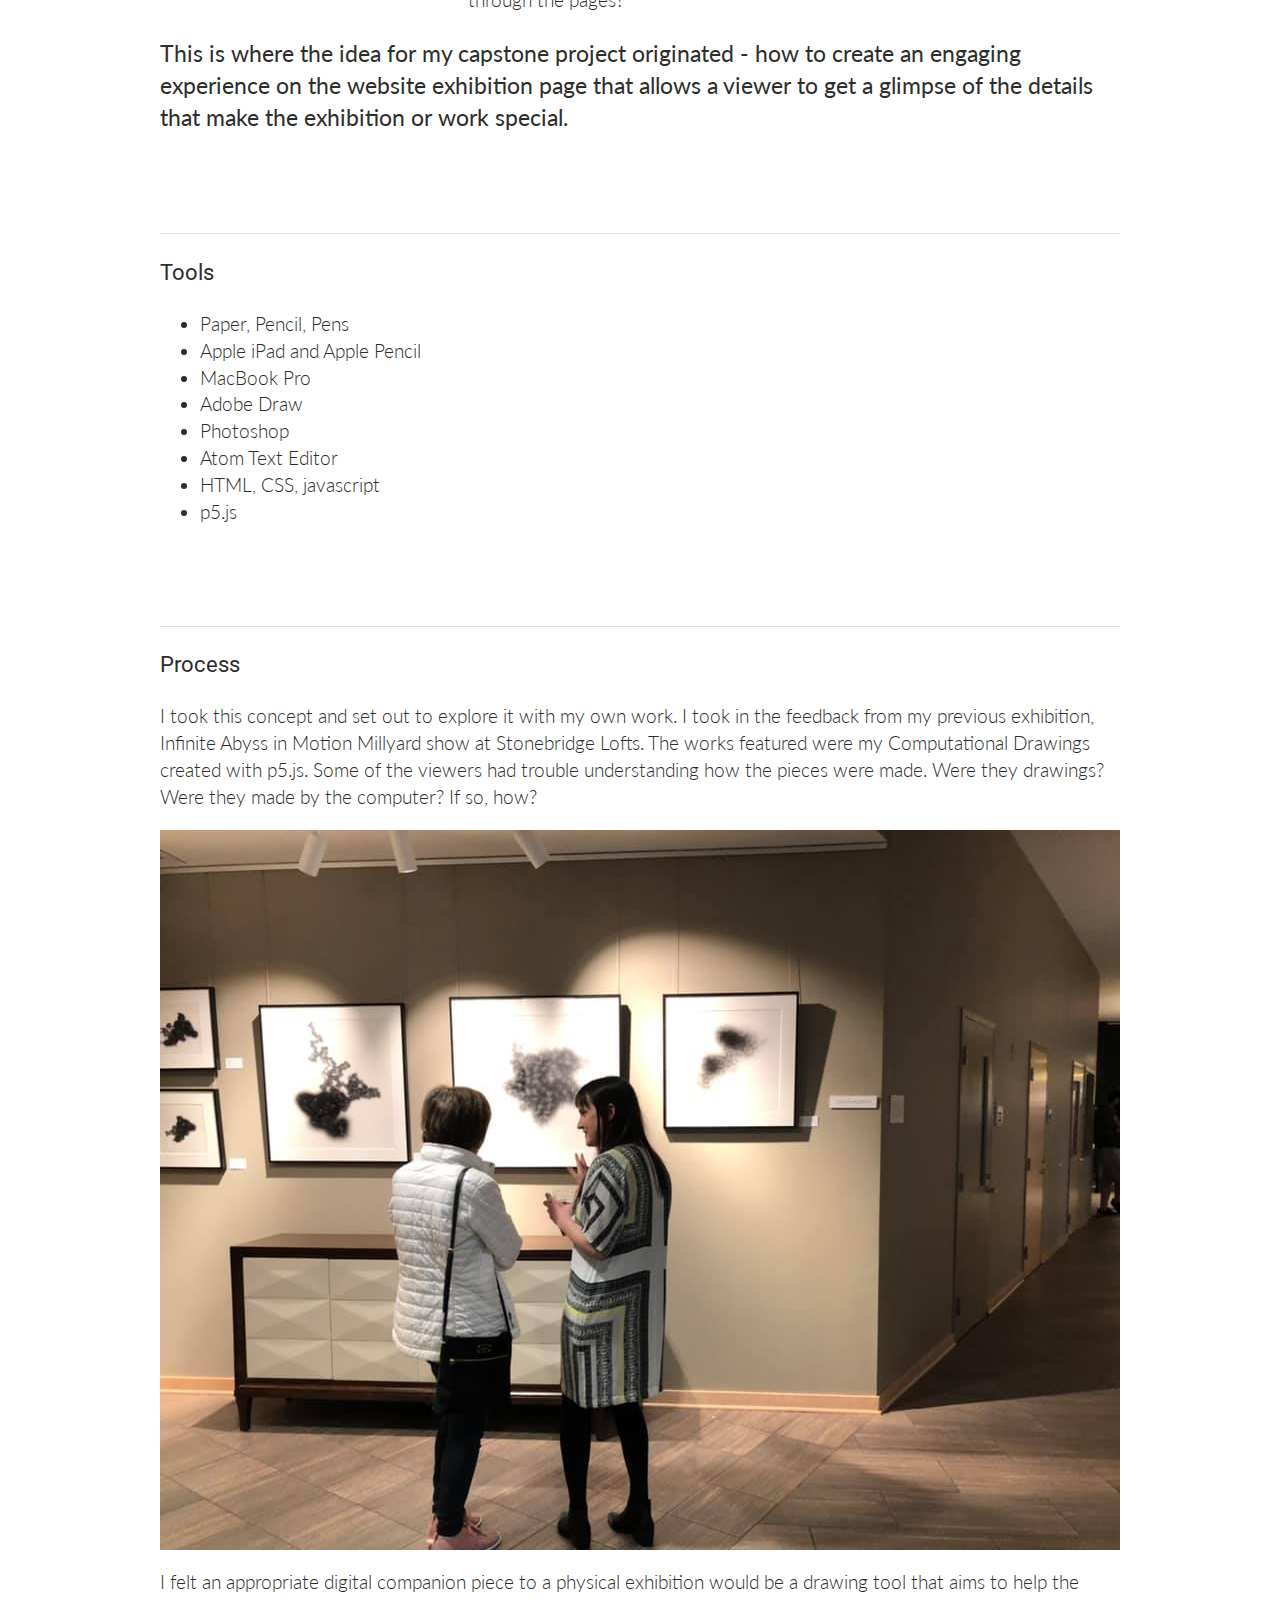
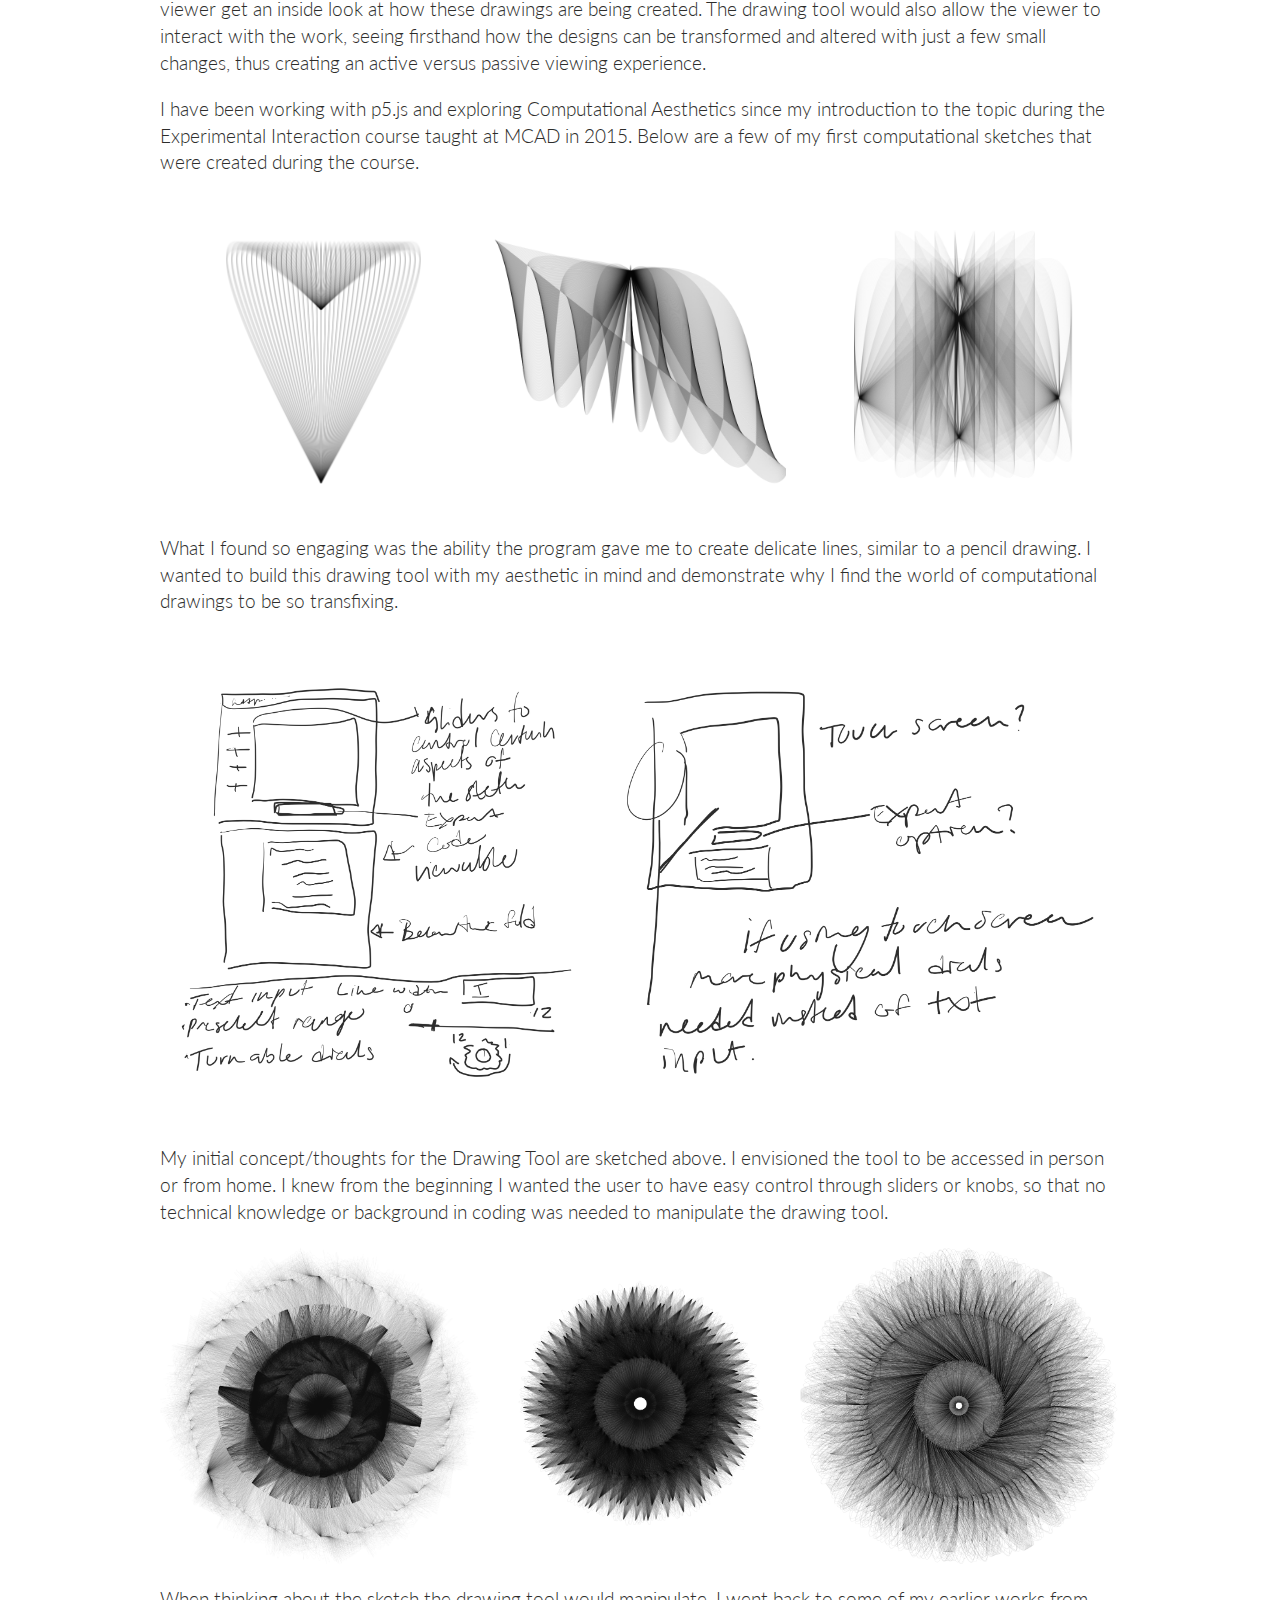
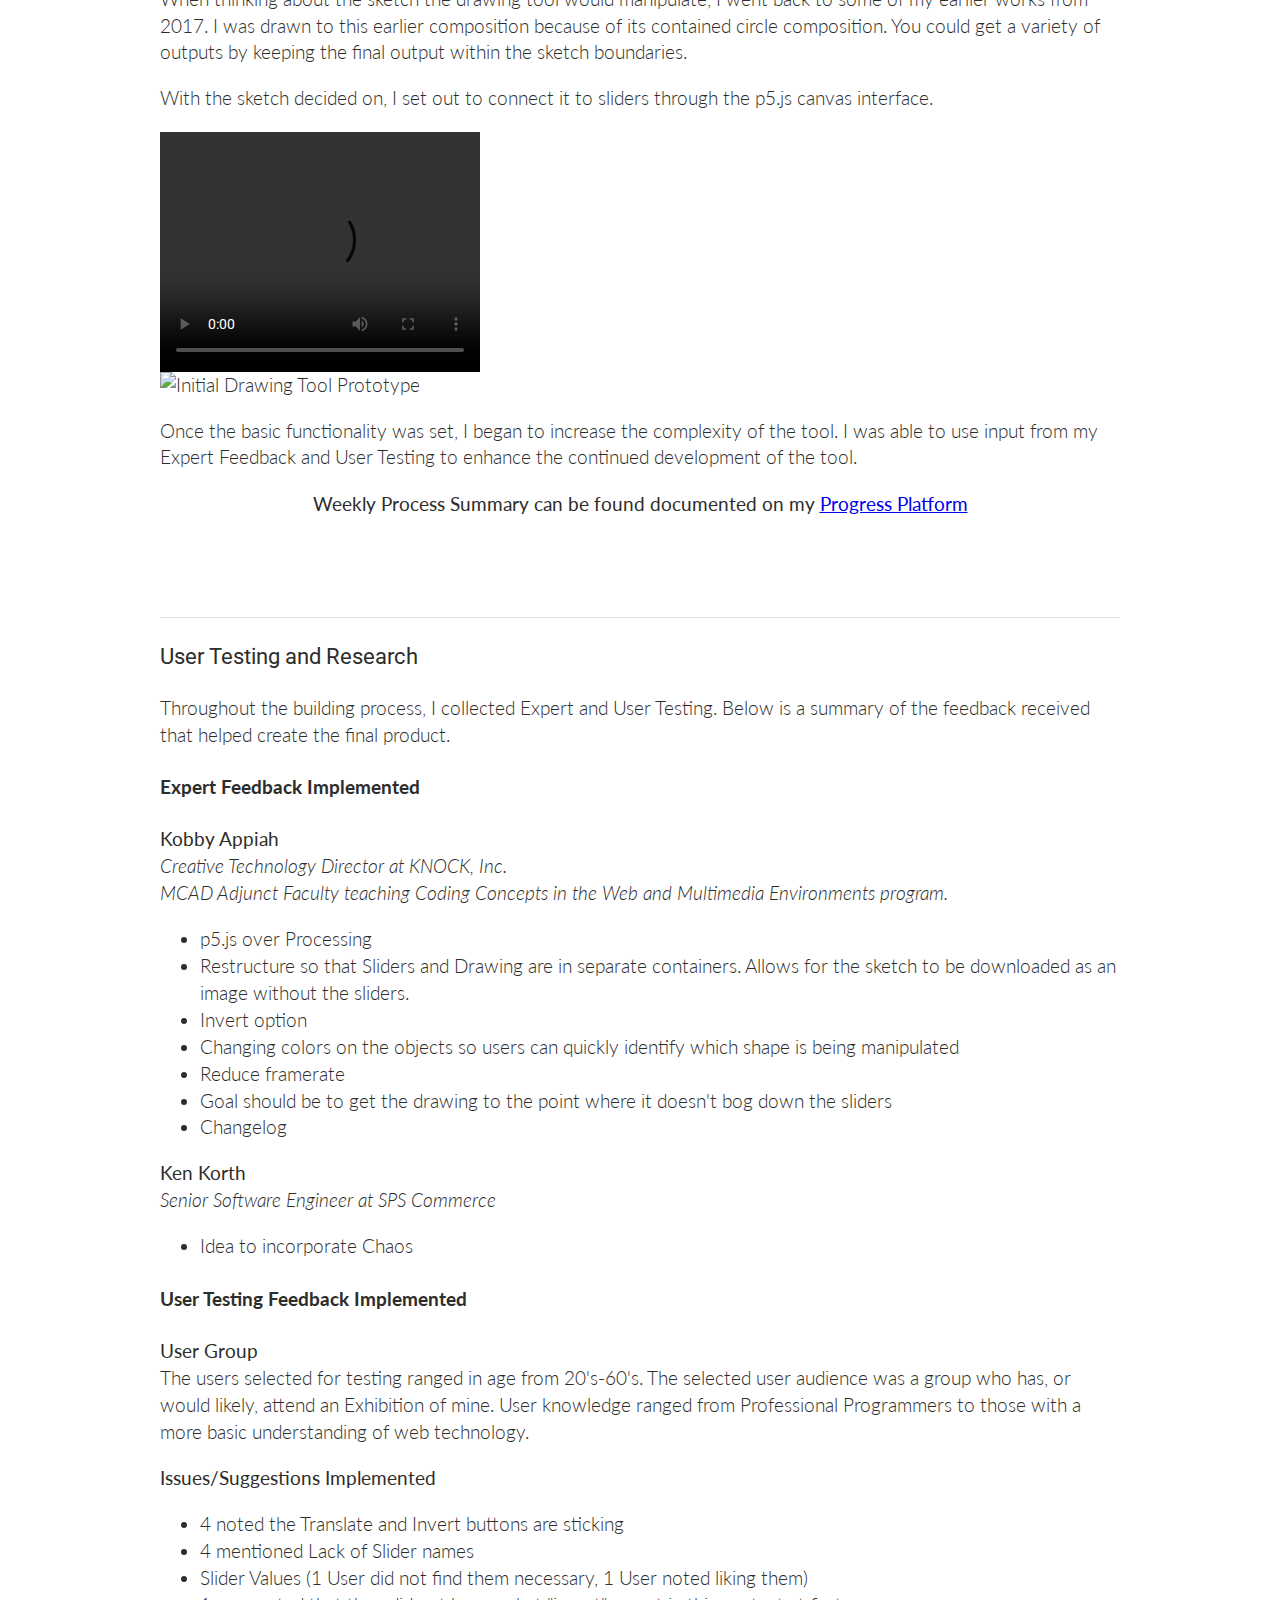
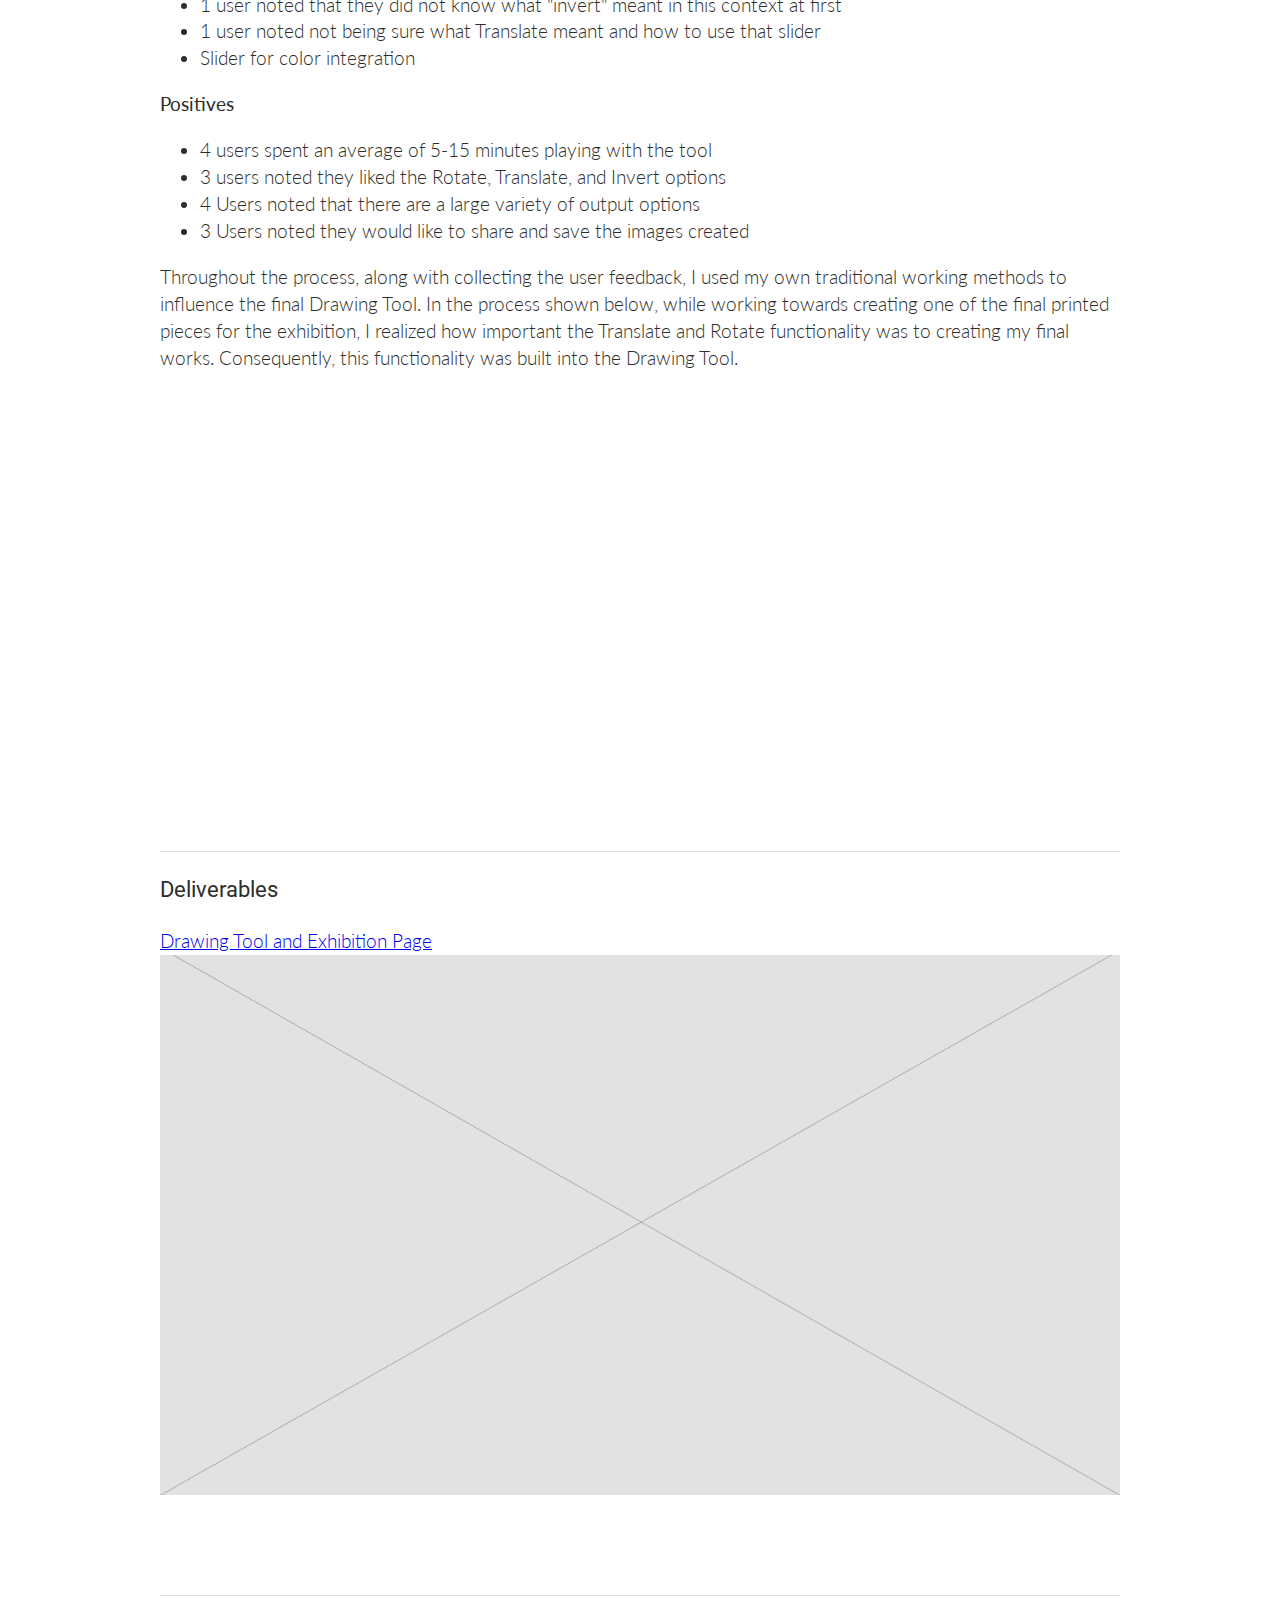
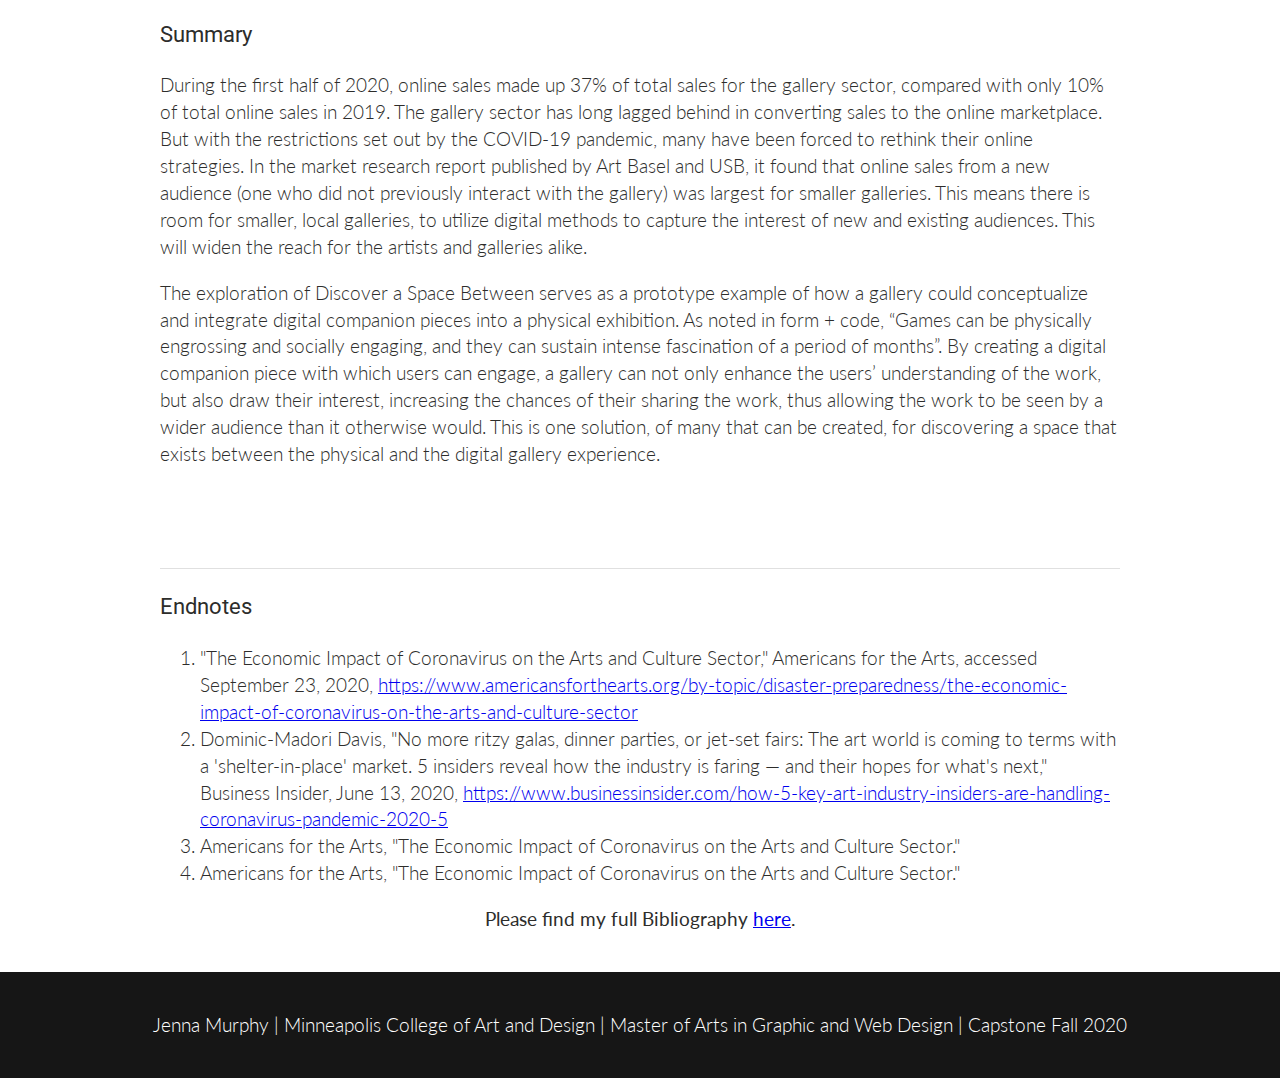
==== commit 5cb1ee5c: "Copy, GIF" ====
--- a/index.html
+++ b/index.html
@@ -51,10 +51,9 @@
 </header>
 
   <main id="main" style="clear:both;">
-    <section>
+    <section id="head">
       <img src="img/DrawingToolHero.gif" alt="Drawing Tool GIF" style="max-width:100%;">
       <h2 style="text-align:center;">A hybrid Exhibition to highlight how digital exhibit companion pieces can increase engagement, accessibility and understanding of artists' work.</h2>
-
     </section>
     <section id="problem">
       <h3 class="background">Problem Statement</h3>
@@ -78,7 +77,7 @@
 
       <p>During this stay-at-home order, my mind wandered back to the show, and to the show that was supposed to follow, which, of course, I never had a chance to see. The impact on the gallery, as well as the artists, felt significant.</p>
 
-      <p>With these restrictions in place, I began to notice how unengaging a traditional exhibition website could be. They typically hold a brief overview of the work with single images and the title and prices below the piece. With the recent exhibition in mind, I wondered if you could bring in the doll houses and horses that line the floor and shelves next to the paintings through digital means. Could there be digital coloring books, animated horses galloping as you scroll through the page? </p>
+      <p>With these restrictions in place, I began to notice how unengaging a traditional exhibition website could be. They typically hold a brief overview of the work with single images and the title and prices below the piece. With the recent exhibition in mind, I wondered if you could bring in the doll houses and horses that line the floor and shelves next to the paintings through digital means. Could there be digital coloring books or animated horses galloping by as you scroll through the pages?</p>
 
       <p class="emphasis">This is where the idea for my capstone project originated - how to create an engaging experience on the website exhibition page that allows a viewer to get a glimpse of the details that make the exhibition or work special.</p>
 
@@ -118,7 +117,7 @@
       </div>
       <p>What I found so engaging was the ability the program gave me to create delicate lines, similar to a pencil drawing. I wanted to build this drawing tool with my aesthetic in mind and demonstrate why I find the world of computational drawings to be so transfixing.</p>
       <img src="img/Untitled-1.jpg" alt="Sketch" style="max-width: 100%;">
-      <p>My initial concept thoughts for the Drawing Tool are sketched above. I envisioned the tool to be accessed in person or from home. I knew from the beginning I wanted the user to have easy control through sliders or knobs, so that no technical knowledge or background in coding was needed to manipulate the drawing tool.</p>
+      <p>My initial concept/thoughts for the Drawing Tool are sketched above. I envisioned the tool to be accessed in person or from home. I knew from the beginning I wanted the user to have easy control through sliders or knobs, so that no technical knowledge or background in coding was needed to manipulate the drawing tool.</p>
       <div class="row">
         <div class="column">
           <img src="img/ellipse.png" alt="Computational Drawing" style="width:100%">
@@ -131,14 +130,19 @@
         </div>
       </div>
 
-      <p>When thinking about the sketch the drawing tool would manipulate, I went back to some of my earlier works from 2017. I was drawn to this earlier composition due to its contained circle composition. You could get a variety of outputs, by keeping the final output within the sketch boundaries.</p>
-      <p>With the sketch decided on, I set out to connect it to sliders through the p5.js canvas Interface.</p>
-
-      <img src="img/DrawingToolPhase1.gif" alt="Initial Drawing Tool Prototype" style="max-width: 100%; display: block; margin-left: auto; margin-right: auto">
+      <p>When thinking about the sketch the drawing tool would manipulate, I went back to some of my earlier works from 2017. I was drawn to this earlier composition because of its contained circle composition. You could get a variety of outputs by keeping the final output within the sketch boundaries.</p>
+      <p>With the sketch decided on, I set out to connect it to sliders through the p5.js canvas interface.</p>
+
+      <video width="320" height="240" controls autoplay>
+        <source src="img/DrawingToolPhase1.mp4" type="video/mp4">
+        <source src="img/DrawingToolPhase1.ogg" type="video/ogg">
+        Your browser does not support the video tag.
+      </video>
+
+      <img src="img/DrawingToolPhase1B.gif" alt="Initial Drawing Tool Prototype" style="max-width: 100%; display: block; margin-left: auto; margin-right: auto">
       <!-- <iframe src="https://player.vimeo.com/video/470876844" width="640" height="360" frameborder="0" allow="autoplay; fullscreen" allowfullscreen></iframe> -->
-      <p>Once the basic functionality was set, I set out to increase the complexity of the tool. I was influenced by my Expert Feedback and User Testing to influence the continued development of the tool.</p>
-
-      <p>Full process can be found documented on my <a href="https://discoveraspacebetween.blogspot.com/">Progress Platform</a></p>
+      <p>Once the basic functionality was set, I began to increase the complexity of the tool. I was able to use input from my Expert Feedback and User Testing to enhance the continued development of the tool.</p>
+      <p style="text-align:center;"><b>Weekly Process Summary can be found documented on my <a href="https://discoveraspacebetween.blogspot.com/">Progress Platform</a></b></p>
 
     </section>
 
@@ -148,10 +152,57 @@
     <section id="test">
 
       <h3>User Testing and Research</h3>
-
-
-      <p>Along with collecting the user feedback, throughout the process I used my own traditional working methods to influence the final drawing tool In the process below, while working towards creating one of the final printed pieces for the exhibition, I realized how important Translate and Rotate functionality is to creating my final works. This functionality was then built into the Drawing Tool.</p>
+      <p>Throughout the building process, I collected Expert and User Testing. Below is a summary of the feedback received that helped create the final product.</p>
+
+      <h4>Expert Feedback Implemented</h4>
+      <p><b>Kobby Appiah</b></br>
+        <i>Creative Technology Director at KNOCK, Inc.</br>
+          MCAD Adjunct Faculty teaching Coding Concepts in the Web and Multimedia Environments program.</i></p>
+
+      <ul>
+        <li>p5.js over Processing</li>
+        <li>Restructure so that Sliders and Drawing are in separate containers. Allows for the sketch to be downloaded as an image without the sliders.</li>
+        <li>Invert option</li>
+        <li>Changing colors on the objects so users can quickly identify which shape is being manipulated</li>
+        <li>Reduce framerate</li>
+        <li>Goal should be to get the drawing to the point where it doesn't bog down the sliders</li>
+        <li>Changelog</li>
+      </ul>
+
+
+      <p><b>Ken Korth</b></br>
+        <i>Senior Software Engineer at SPS Commerce</i></br></p>
+
+      <ul>
+        <li>Idea to incorporate Chaos</li>
+      </ul>
+
+      <h4>User Testing Feedback Implemented</h4>
+
+      <p><b>User Group</b></br>
+      The users selected for testing ranged in age from 20's-60's. The selected user audience was a group who has, or would likely, attend an Exhibition of mine. User knowledge ranged from Professional Programmers to those with a more basic understanding of web technology.</p>
+
+      <b>Issues/Suggestions Implemented</b>
+      <ul>
+        <li>4 noted the Translate and Invert buttons are sticking</li>
+        <li>4 mentioned Lack of Slider names</li>
+        <li>Slider Values (1 User did not find them necessary, 1 User noted liking them)</li>
+        <li>1 user noted that they did not know what "invert" meant in this context at first</li>
+        <li>1 user noted not being sure what Translate meant and how to use that slider</li>
+        <li>Slider for color integration</li>
+      </ul>
+
+      <b>Positives</b>
+      <ul>
+        <li>4 users spent an average of 5-15 minutes playing with the tool</li>
+        <li>3 users noted they liked the Rotate, Translate, and Invert options</li>
+        <li>4 Users noted that there are a large variety of output options</li>
+        <li>3 Users noted they would like to share and save the images created</li>
+      </ul>
+
+      <p>Throughout the process, along with collecting the user feedback, I used my own traditional working methods to influence the final Drawing Tool. In the process shown below, while working towards creating one of the final printed pieces for the exhibition, I realized how important the Translate and Rotate functionality was to creating my final works. Consequently, this functionality was built into the Drawing Tool.</p>
       <iframe src="https://player.vimeo.com/video/471207840" width="640" height="360" frameborder="0" allow="autoplay; fullscreen" allowfullscreen></iframe>
+
     </section>
 
     <section id="deliver">
@@ -162,6 +213,10 @@
 
     <section id="summary">
       <h3>Summary</h3>
+      <p>During the first half of 2020, online sales made up 37% of total sales for the gallery sector, compared with only 10% of total online sales in 2019. The gallery sector has long lagged behind in converting sales to the online marketplace. But with the restrictions set out by the COVID-19 pandemic, many have been forced to rethink their online strategies. In the market research report published by Art Basel and USB, it found that online sales from a new audience (one who did not previously interact with the gallery) was largest for smaller galleries. This means there is room for smaller, local galleries, to utilize digital methods to capture the interest of new and existing audiences. This will widen the reach for the artists and galleries alike.</p>
+
+      <p>The exploration of Discover a Space Between serves as a prototype example of how a gallery could conceptualize and integrate digital companion pieces into a physical exhibition.  As noted in form + code, “Games can be physically engrossing and socially engaging, and they can sustain intense fascination of a period of months”. By creating a digital companion piece with which users can engage, a gallery can not only enhance the users’ understanding of the work, but also draw their interest, increasing the chances of their sharing the work, thus allowing the work to be seen by a wider audience than it otherwise would. This is one solution, of many that can be created, for discovering a space that exists between the physical and the digital gallery experience.</p>
+
     </section>
 
     <section id="notes">
--- a/css/main.css
+++ b/css/main.css
@@ -31,9 +31,9 @@
 
 h3 {
   /* color: #b0b0b0; */
-  font-size: 2em;
+  /* font-size: 2em; */
   /* text-transform: uppercase; */
-  text-align: center;
+  /* text-align: center; */
 }
 
 
@@ -411,6 +411,15 @@
   text-align: center;
 }
 
+section {
+  margin-top: 100px;
+  border-top: 1px #e0e0e0 solid;
+}
+
+section#head{
+  margin-top: 0px;
+  border-top: none;
+}
 footer {
   clear: both;
   left: 0;
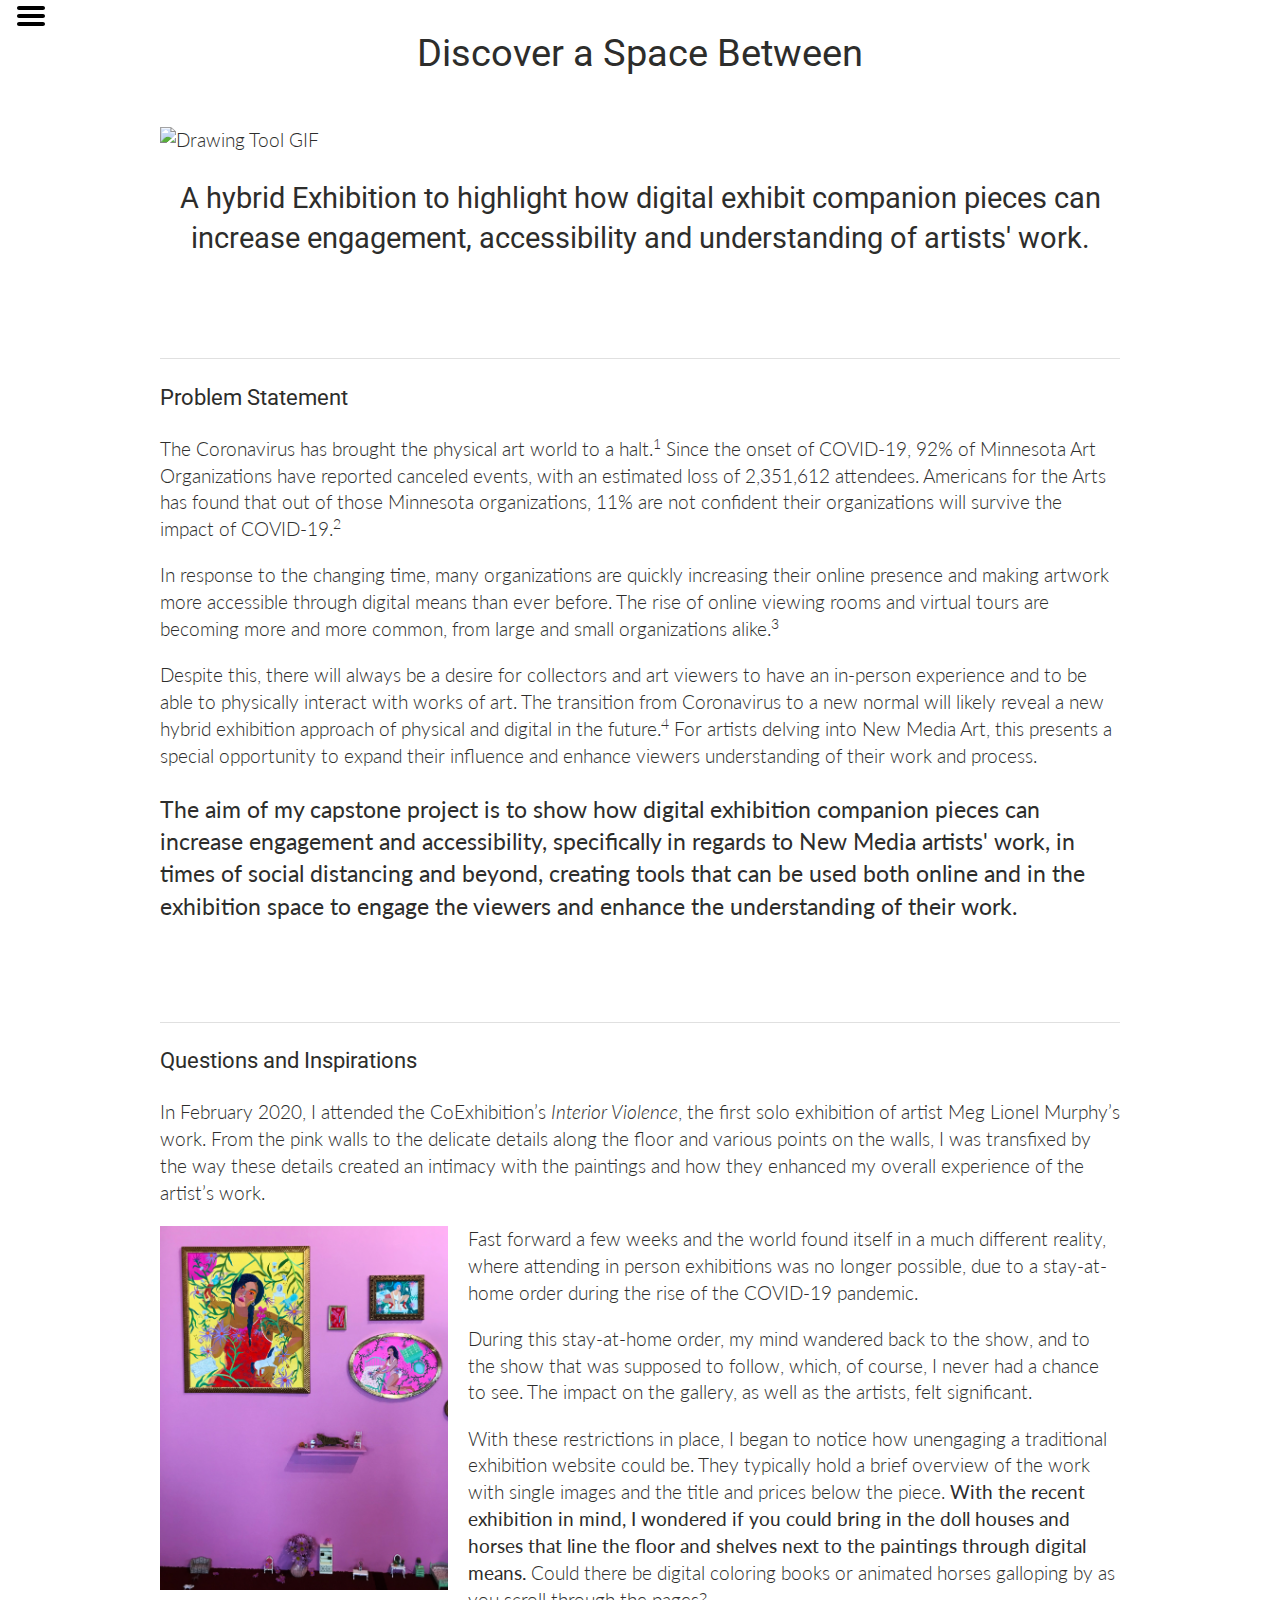
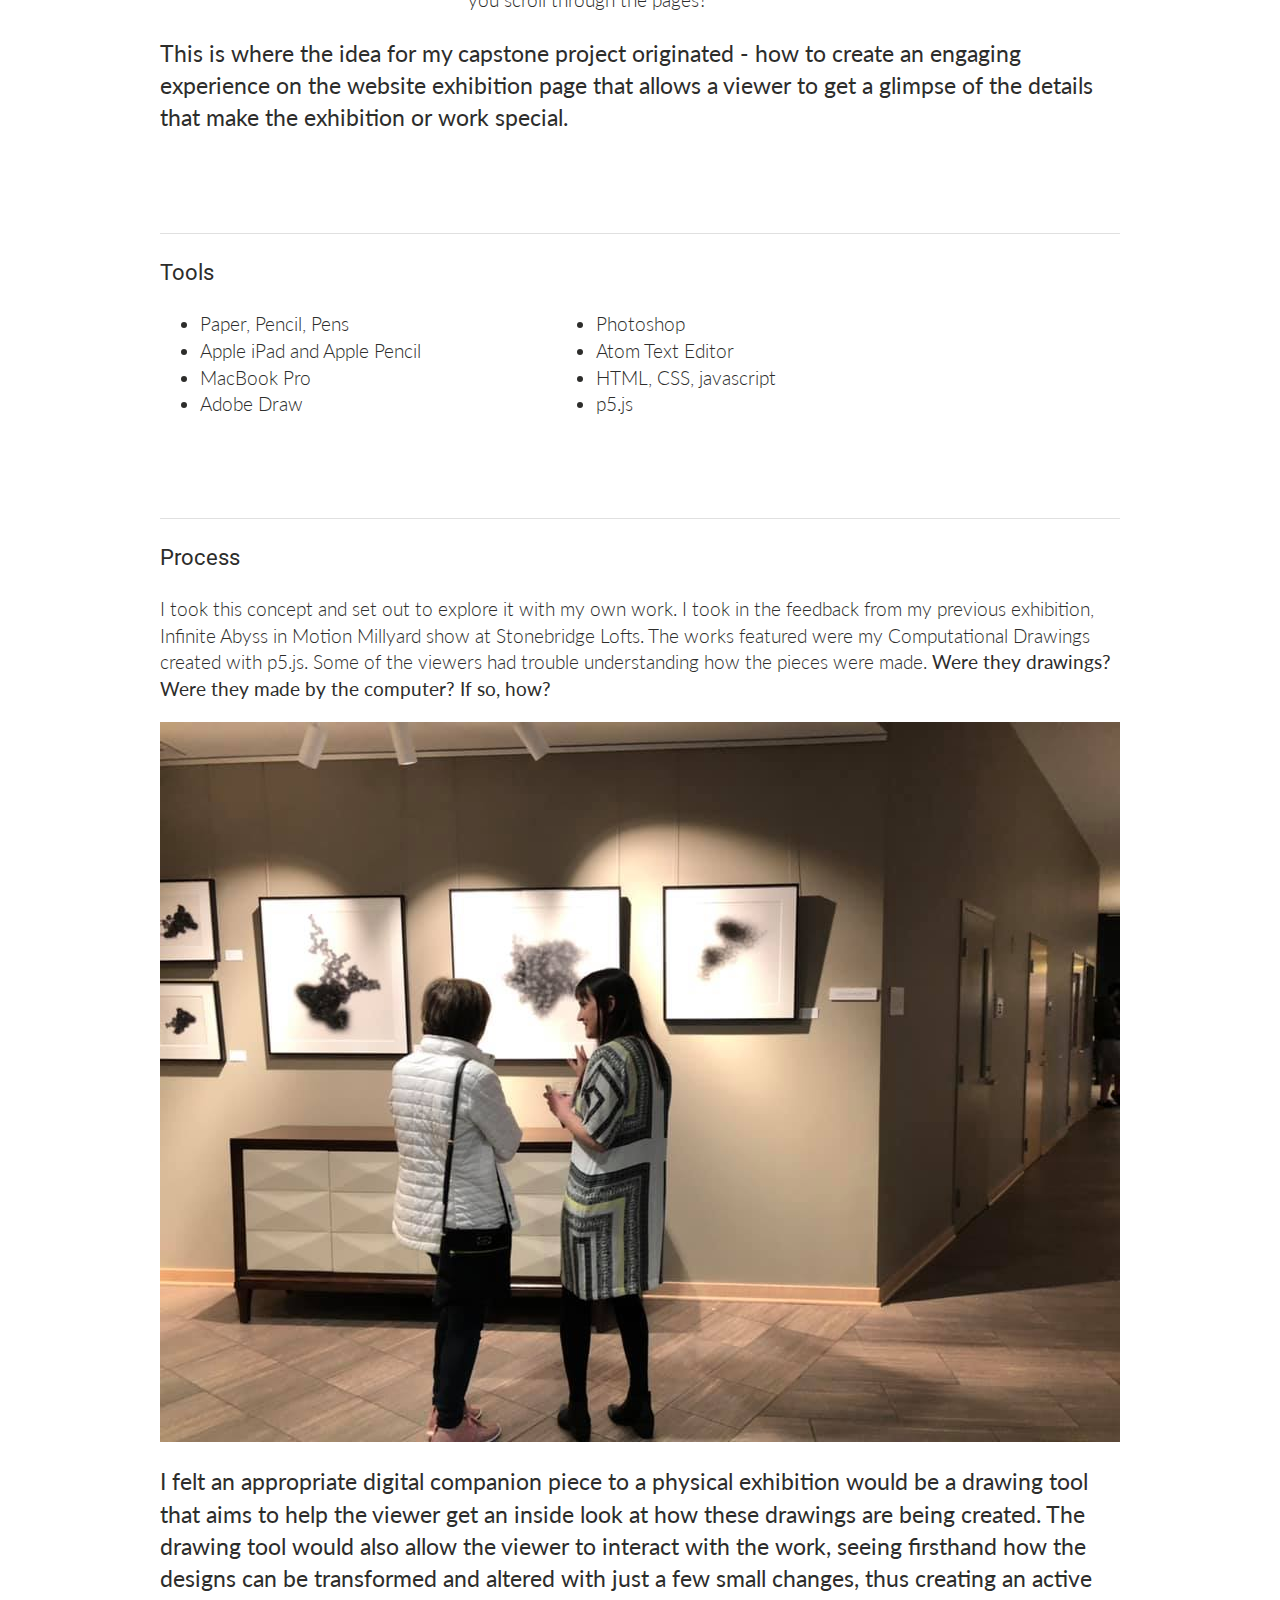
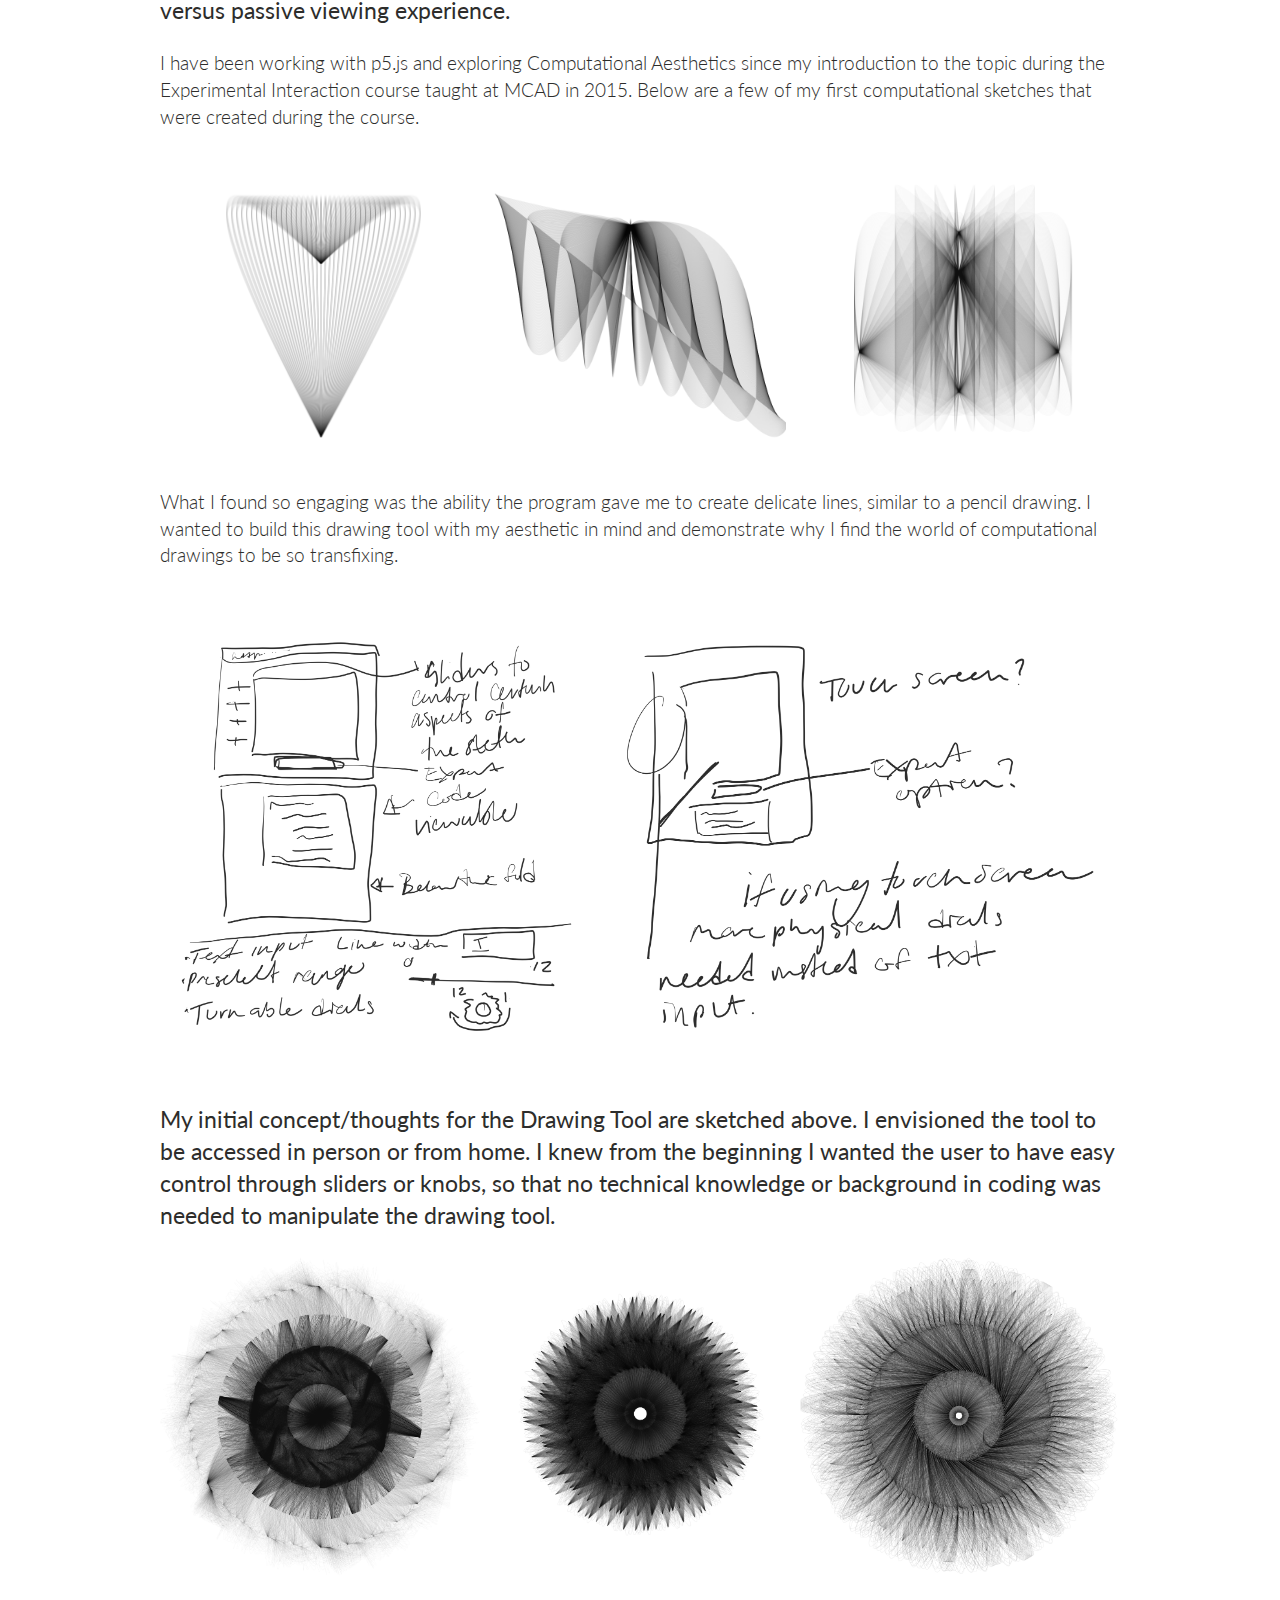
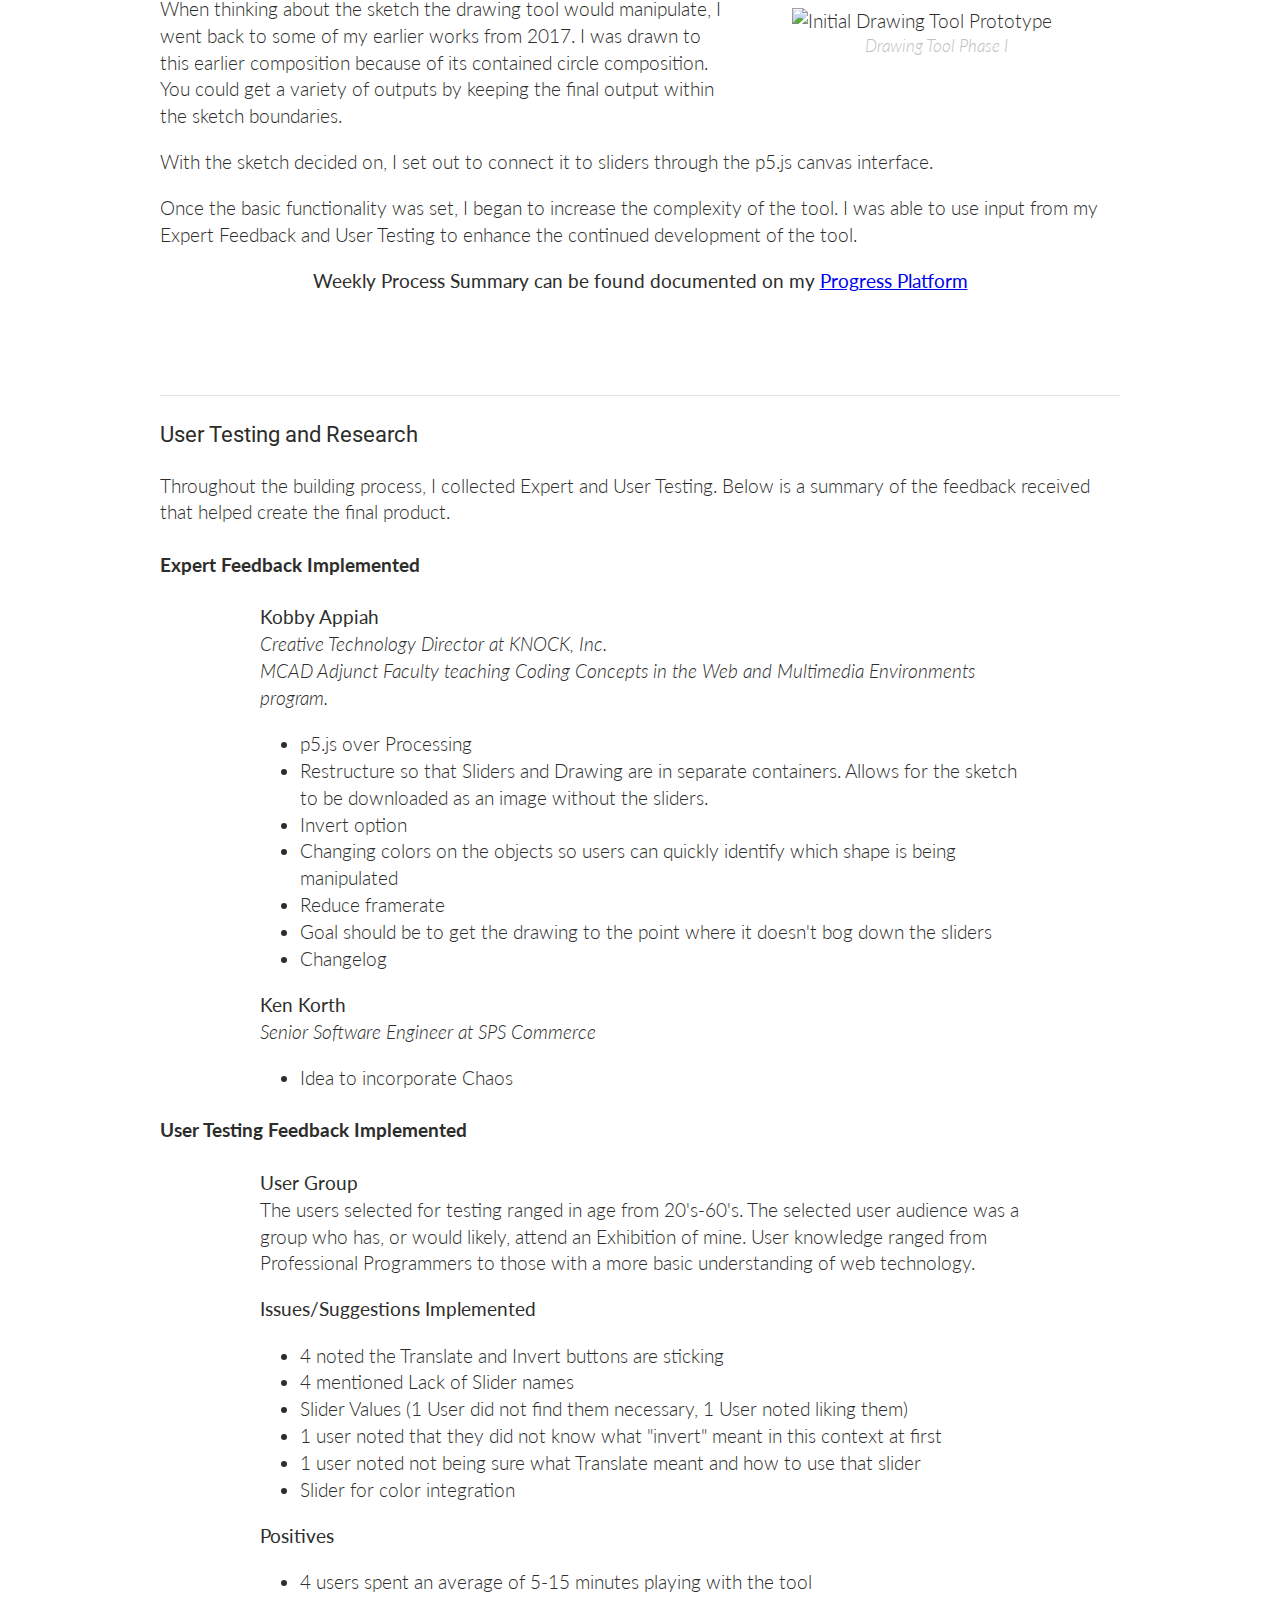
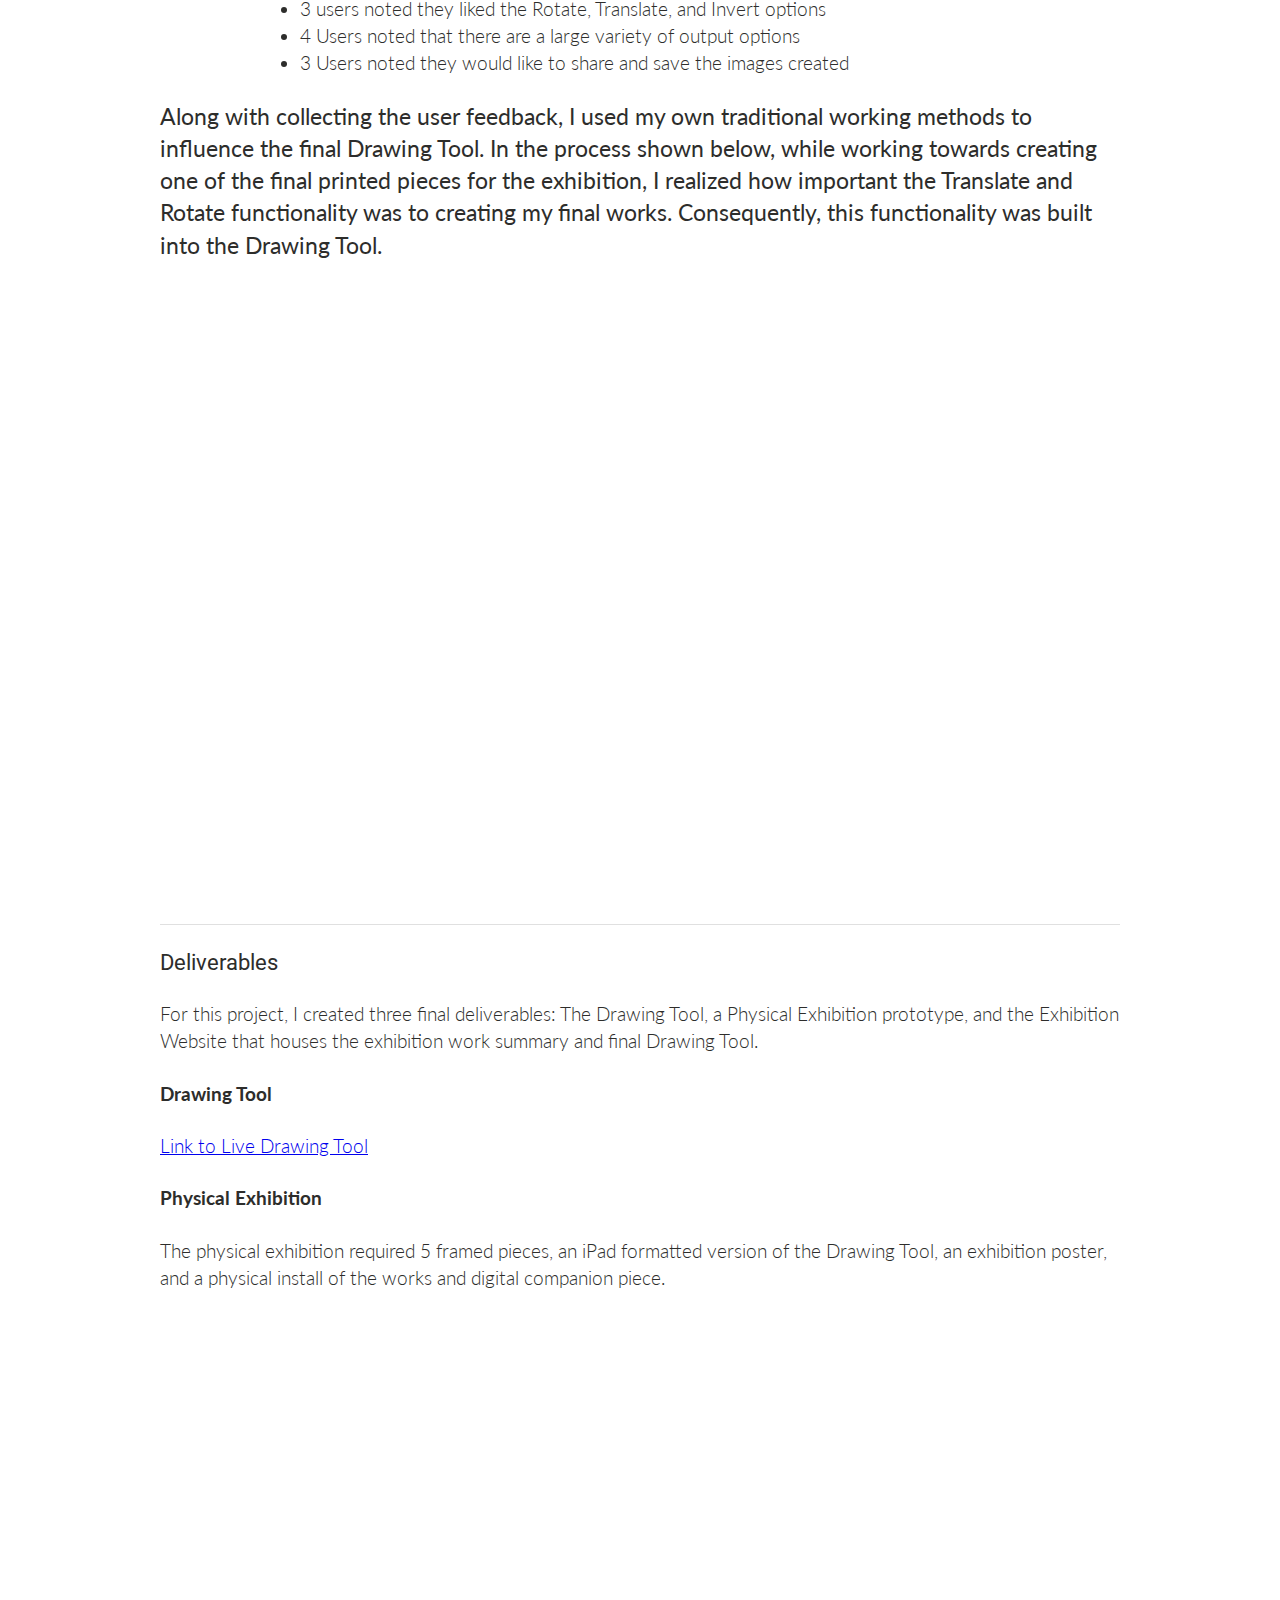
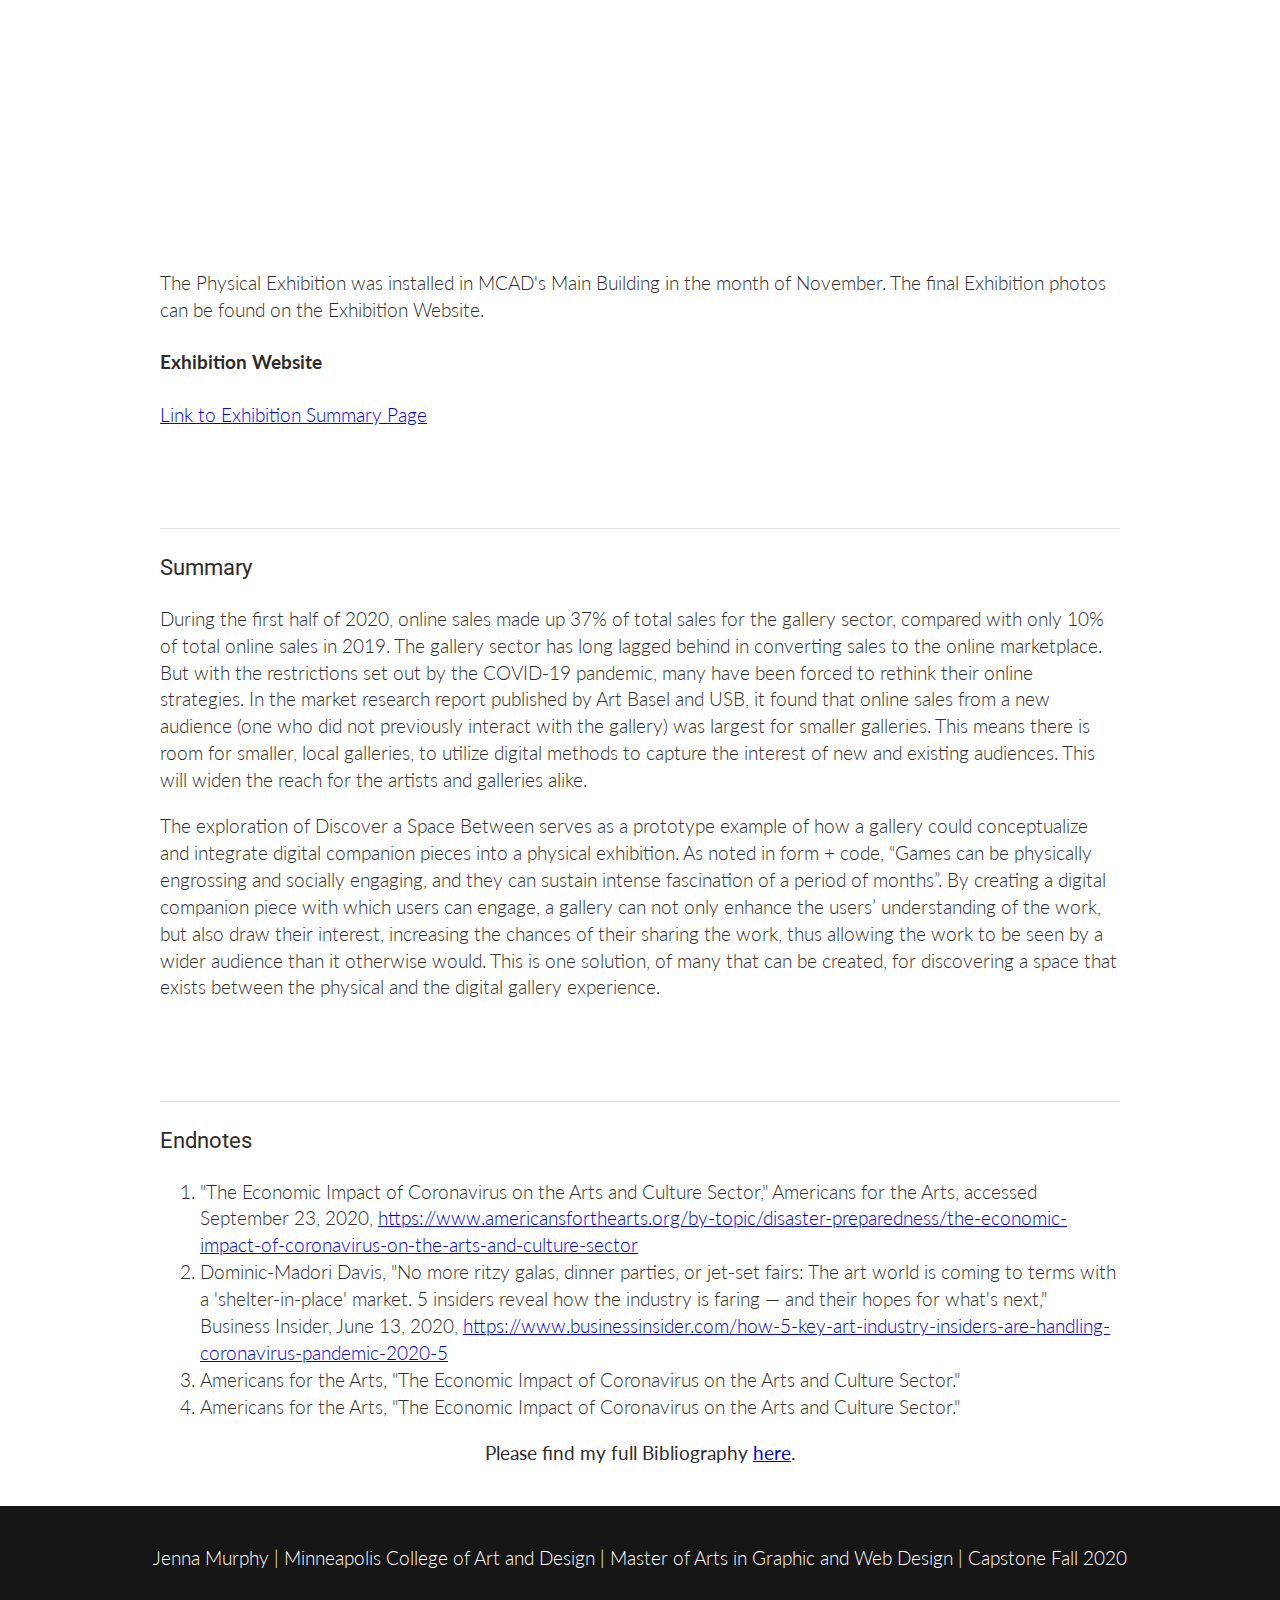
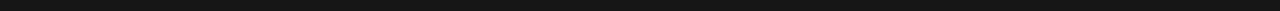
==== commit dc184dfc: "Copy Update" ====
--- a/index.html
+++ b/index.html
@@ -77,7 +77,7 @@
 
       <p>During this stay-at-home order, my mind wandered back to the show, and to the show that was supposed to follow, which, of course, I never had a chance to see. The impact on the gallery, as well as the artists, felt significant.</p>
 
-      <p>With these restrictions in place, I began to notice how unengaging a traditional exhibition website could be. They typically hold a brief overview of the work with single images and the title and prices below the piece. With the recent exhibition in mind, I wondered if you could bring in the doll houses and horses that line the floor and shelves next to the paintings through digital means. Could there be digital coloring books or animated horses galloping by as you scroll through the pages?</p>
+      <p>With these restrictions in place, I began to notice how unengaging a traditional exhibition website could be. They typically hold a brief overview of the work with single images and the title and prices below the piece. <b>With the recent exhibition in mind, I wondered if you could bring in the doll houses and horses that line the floor and shelves next to the paintings through digital means.</b> Could there be digital coloring books or animated horses galloping by as you scroll through the pages?</p>
 
       <p class="emphasis">This is where the idea for my capstone project originated - how to create an engaging experience on the website exhibition page that allows a viewer to get a glimpse of the details that make the exhibition or work special.</p>
 
@@ -85,24 +85,30 @@
 
     <section id="tools">
       <h3>Tools</h3>
-      <ul>
+      <ul style="max-width: 60%; ">
+        <div style="max-width: 50%; float: left;">
         <li>Paper, Pencil, Pens</li>
         <li>Apple iPad and Apple Pencil</li>
         <li>MacBook Pro</li>
         <li>Adobe Draw</li>
+      </div>
+      <div style="max-width: 50%; float: right;">
         <li>Photoshop</li>
         <li>Atom Text Editor</li>
         <li>HTML, CSS, javascript</li>
         <li>p5.js</li>
-      </ul>
+      </div>
+      </ul>
+      <div style="clear:both;">
+      </div>
     </section>
 
     <section id="process">
       <h3>Process</h3>
 
-      <p>I took this concept and set out to explore it with my own work. I took in the feedback from my previous exhibition, Infinite Abyss in Motion Millyard show at Stonebridge Lofts. The works featured were my Computational Drawings created with p5.js. Some of the viewers had trouble understanding how the pieces were made.  Were they drawings? Were they made by the computer? If so, how?</p>
+      <p>I took this concept and set out to explore it with my own work. I took in the feedback from my previous exhibition, Infinite Abyss in Motion Millyard show at Stonebridge Lofts. The works featured were my Computational Drawings created with p5.js. Some of the viewers had trouble understanding how the pieces were made.  <b>Were they drawings? Were they made by the computer? If so, how?</b></p>
       <img src="img/discussion.jpg" alt="Stonebridge Loft exhibition" style="max-width: 100%;">
-      <p>I felt an appropriate digital companion piece to a physical exhibition would be a drawing tool that aims to help the viewer get an inside look at how these drawings are being created. The drawing tool would also allow the viewer to interact with the work, seeing firsthand how the designs can be transformed and altered with just a few small changes, thus creating an active versus passive viewing experience.</p>
+      <p class="emphasis">I felt an appropriate digital companion piece to a physical exhibition would be a drawing tool that aims to help the viewer get an inside look at how these drawings are being created. The drawing tool would also allow the viewer to interact with the work, seeing firsthand how the designs can be transformed and altered with just a few small changes, thus creating an active versus passive viewing experience.</p>
       <p>I have been working with p5.js and exploring Computational Aesthetics since my introduction to the topic during the Experimental Interaction course taught at MCAD in 2015. Below are a few of my first computational sketches that were created during the course.</p>
       <div class="row">
         <div class="column">
@@ -117,7 +123,7 @@
       </div>
       <p>What I found so engaging was the ability the program gave me to create delicate lines, similar to a pencil drawing. I wanted to build this drawing tool with my aesthetic in mind and demonstrate why I find the world of computational drawings to be so transfixing.</p>
       <img src="img/Untitled-1.jpg" alt="Sketch" style="max-width: 100%;">
-      <p>My initial concept/thoughts for the Drawing Tool are sketched above. I envisioned the tool to be accessed in person or from home. I knew from the beginning I wanted the user to have easy control through sliders or knobs, so that no technical knowledge or background in coding was needed to manipulate the drawing tool.</p>
+      <p class="emphasis">My initial concept/thoughts for the Drawing Tool are sketched above. I envisioned the tool to be accessed in person or from home. I knew from the beginning I wanted the user to have easy control through sliders or knobs, so that no technical knowledge or background in coding was needed to manipulate the drawing tool.</p>
       <div class="row">
         <div class="column">
           <img src="img/ellipse.png" alt="Computational Drawing" style="width:100%">
@@ -130,16 +136,20 @@
         </div>
       </div>
 
+      <figure style="float:right;width:30%;height:auto;padding-top:10px;padding-left:20px;">
+      <img src="img/DrawingToolPhase1B.gif" alt="Initial Drawing Tool Prototype" style="max-width:100%;">
+      <figcaption style="text-align: center; font-size:.9em; color: #C0C0C0;"><i>Drawing Tool Phase I</i></figcaption>
+      </figure>
       <p>When thinking about the sketch the drawing tool would manipulate, I went back to some of my earlier works from 2017. I was drawn to this earlier composition because of its contained circle composition. You could get a variety of outputs by keeping the final output within the sketch boundaries.</p>
       <p>With the sketch decided on, I set out to connect it to sliders through the p5.js canvas interface.</p>
-
-      <video width="320" height="240" controls autoplay>
+<!-- style="max-width: 50%; display: block; margin-left: auto; margin-right: auto" -->
+      <!-- <video width="320" height="240" controls autoplay>
         <source src="img/DrawingToolPhase1.mp4" type="video/mp4">
         <source src="img/DrawingToolPhase1.ogg" type="video/ogg">
         Your browser does not support the video tag.
-      </video>
-
-      <img src="img/DrawingToolPhase1B.gif" alt="Initial Drawing Tool Prototype" style="max-width: 100%; display: block; margin-left: auto; margin-right: auto">
+      </video> -->
+
+
       <!-- <iframe src="https://player.vimeo.com/video/470876844" width="640" height="360" frameborder="0" allow="autoplay; fullscreen" allowfullscreen></iframe> -->
       <p>Once the basic functionality was set, I began to increase the complexity of the tool. I was able to use input from my Expert Feedback and User Testing to enhance the continued development of the tool.</p>
       <p style="text-align:center;"><b>Weekly Process Summary can be found documented on my <a href="https://discoveraspacebetween.blogspot.com/">Progress Platform</a></b></p>
@@ -155,6 +165,7 @@
       <p>Throughout the building process, I collected Expert and User Testing. Below is a summary of the feedback received that helped create the final product.</p>
 
       <h4>Expert Feedback Implemented</h4>
+      <div style="padding-left: 100px; padding-right: 100px;">
       <p><b>Kobby Appiah</b></br>
         <i>Creative Technology Director at KNOCK, Inc.</br>
           MCAD Adjunct Faculty teaching Coding Concepts in the Web and Multimedia Environments program.</i></p>
@@ -176,9 +187,10 @@
       <ul>
         <li>Idea to incorporate Chaos</li>
       </ul>
+    </div>
 
       <h4>User Testing Feedback Implemented</h4>
-
+<div style="padding-left: 100px; padding-right: 100px;">
       <p><b>User Group</b></br>
       The users selected for testing ranged in age from 20's-60's. The selected user audience was a group who has, or would likely, attend an Exhibition of mine. User knowledge ranged from Professional Programmers to those with a more basic understanding of web technology.</p>
 
@@ -199,16 +211,24 @@
         <li>4 Users noted that there are a large variety of output options</li>
         <li>3 Users noted they would like to share and save the images created</li>
       </ul>
-
-      <p>Throughout the process, along with collecting the user feedback, I used my own traditional working methods to influence the final Drawing Tool. In the process shown below, while working towards creating one of the final printed pieces for the exhibition, I realized how important the Translate and Rotate functionality was to creating my final works. Consequently, this functionality was built into the Drawing Tool.</p>
-      <iframe src="https://player.vimeo.com/video/471207840" width="640" height="360" frameborder="0" allow="autoplay; fullscreen" allowfullscreen></iframe>
+    </div>
+      <p class="emphasis">Along with collecting the user feedback, I used my own traditional working methods to influence the final Drawing Tool. In the process shown below, while working towards creating one of the final printed pieces for the exhibition, I realized how important the Translate and Rotate functionality was to creating my final works. Consequently, this functionality was built into the Drawing Tool.</p>
+      <iframe src="https://player.vimeo.com/video/471207840" width="960" height="540" frameborder="0" allow="autoplay; fullscreen" allowfullscreen></iframe>
 
     </section>
 
     <section id="deliver">
       <h3>Deliverables</h3>
-      <a href="https://jennamurphymcad.github.io/Exhibition-Page/">Drawing Tool and Exhibition Page<a>
-      <img src="img/placeholder.jpg" alt="Exhibition Images" style="max-width: 100%;">
+      <p>For this project, I created three final deliverables: The Drawing Tool, a Physical Exhibition prototype, and the Exhibition Website that houses the exhibition work summary and final Drawing Tool.</p>
+      <h4>Drawing Tool</h4>
+      <a href="https://jennamurphymcad.github.io/Exhibition-Page/drawing.html">Link to Live Drawing Tool<a>
+      <h4>Physical Exhibition</h4>
+      <p>The physical exhibition required 5 framed pieces, an iPad formatted version of the Drawing Tool, an exhibition poster, and a physical install of the works and digital companion piece.</p>
+      <iframe src="https://player.vimeo.com/video/479716686" width="960" height="540" frameborder="0" allow="autoplay; fullscreen" allowfullscreen></iframe>
+      <p>The Physical Exhibition was installed in MCAD's Main Building in the month of November. The final Exhibition photos can be found on the Exhibition Website.</p>
+      <!-- <img src="img/placeholder.jpg" alt="Exhibition Images" style="max-width: 100%;"> -->
+      <h4>Exhibition Website</h4>
+      <a href="https://jennamurphymcad.github.io/Exhibition-Page/">Link to Exhibition Summary Page<a>
     </section>
 
     <section id="summary">
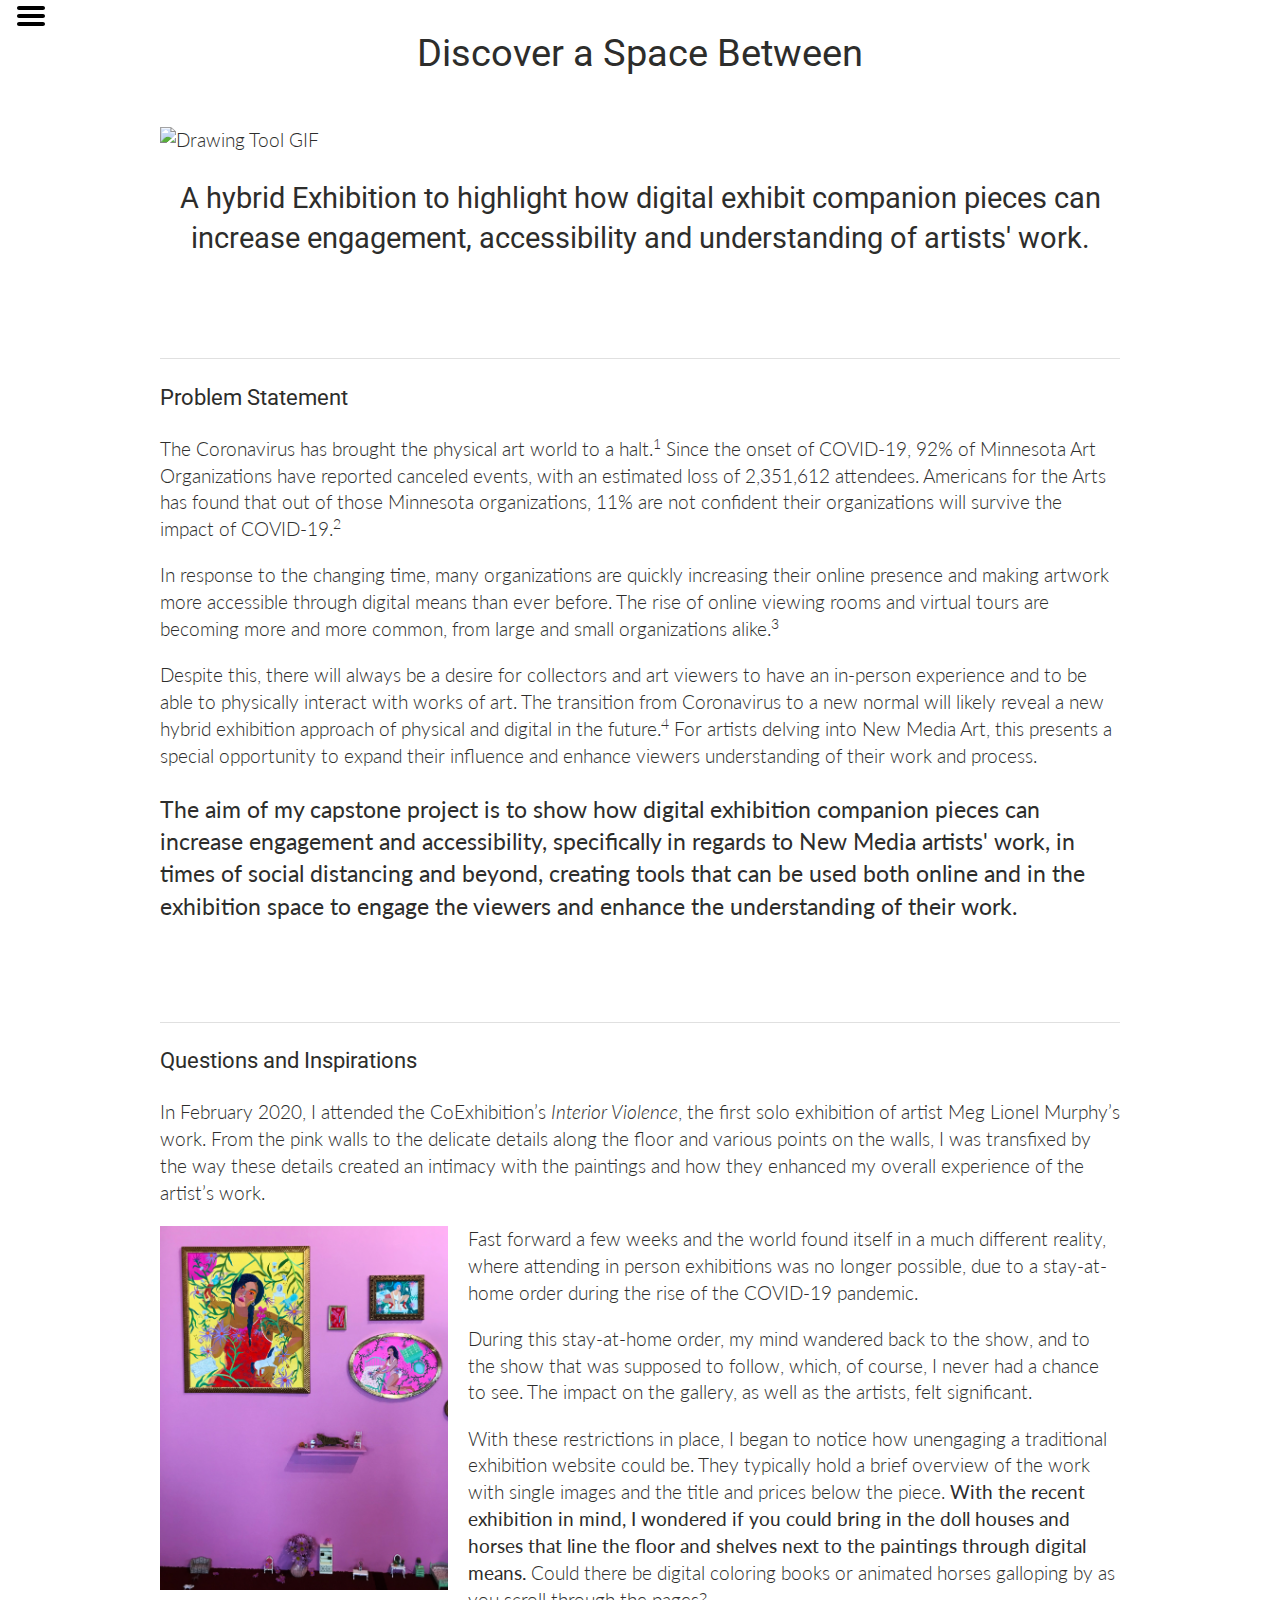
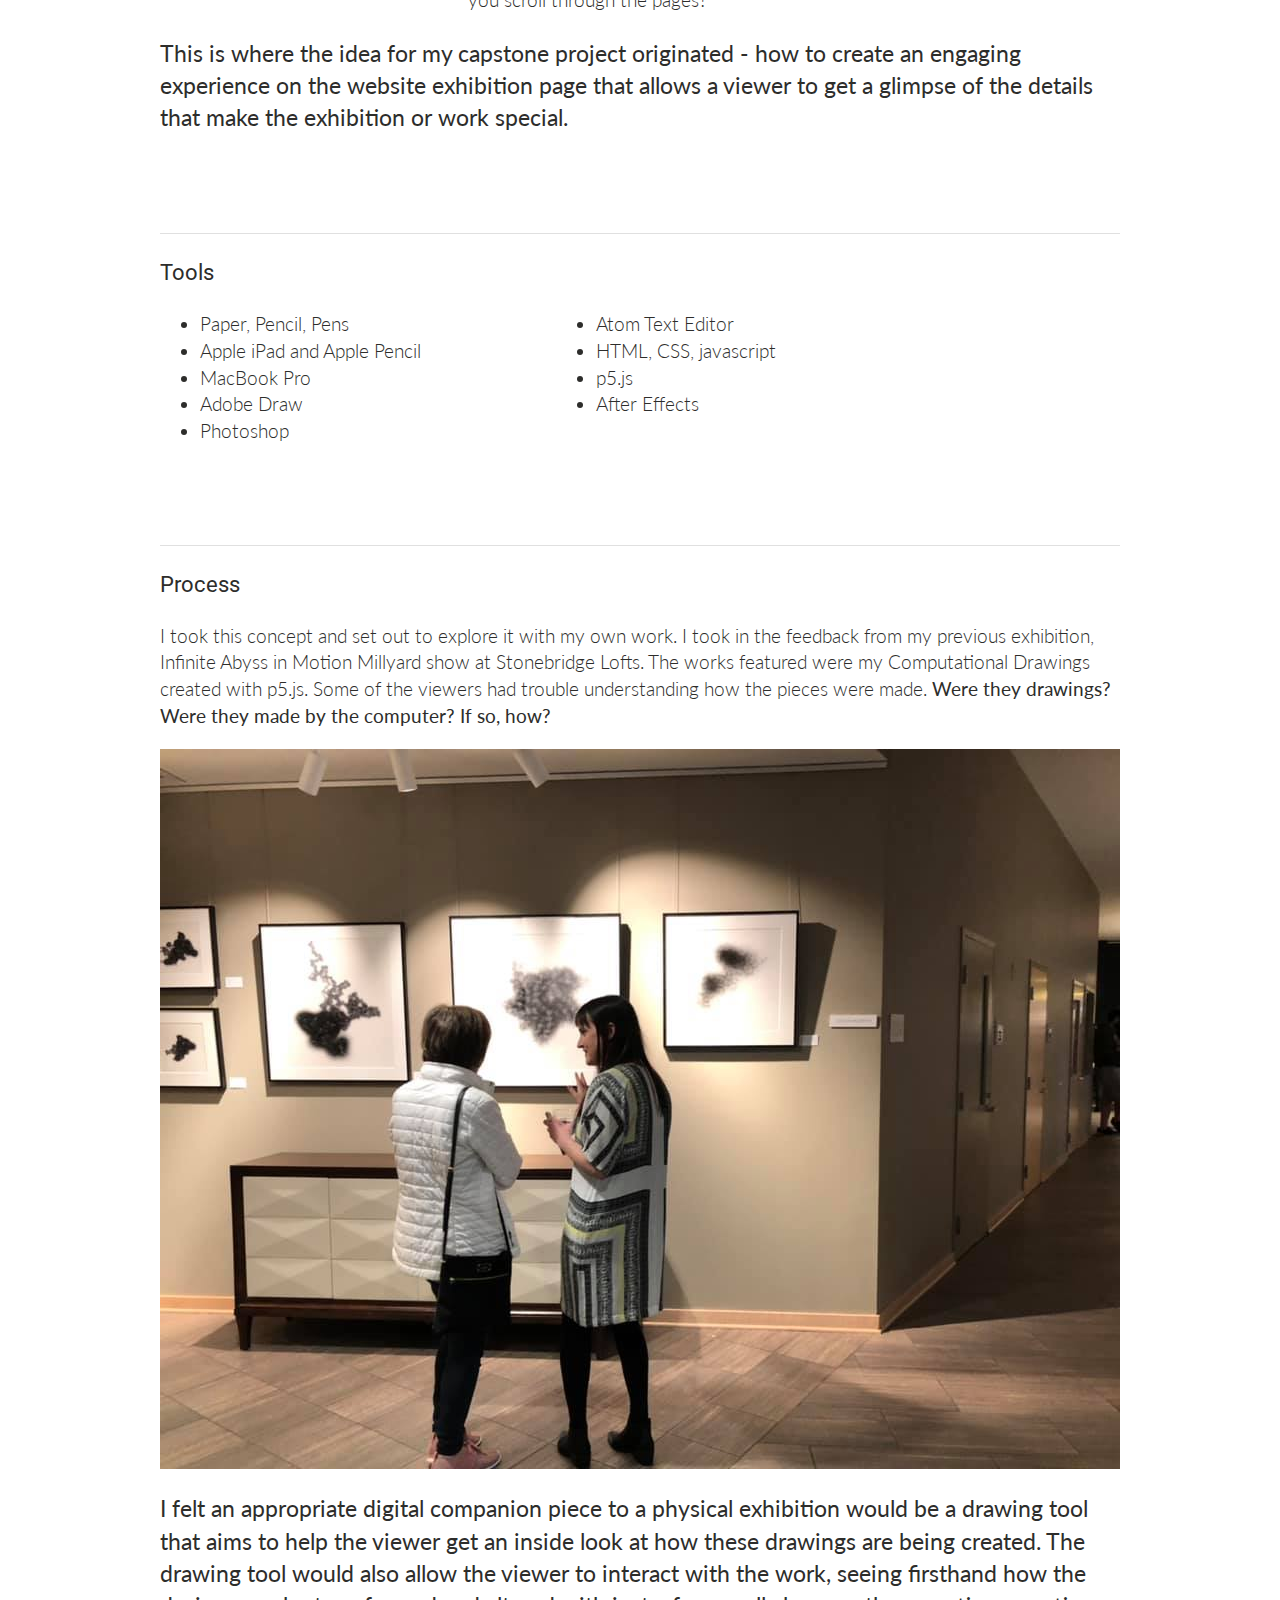
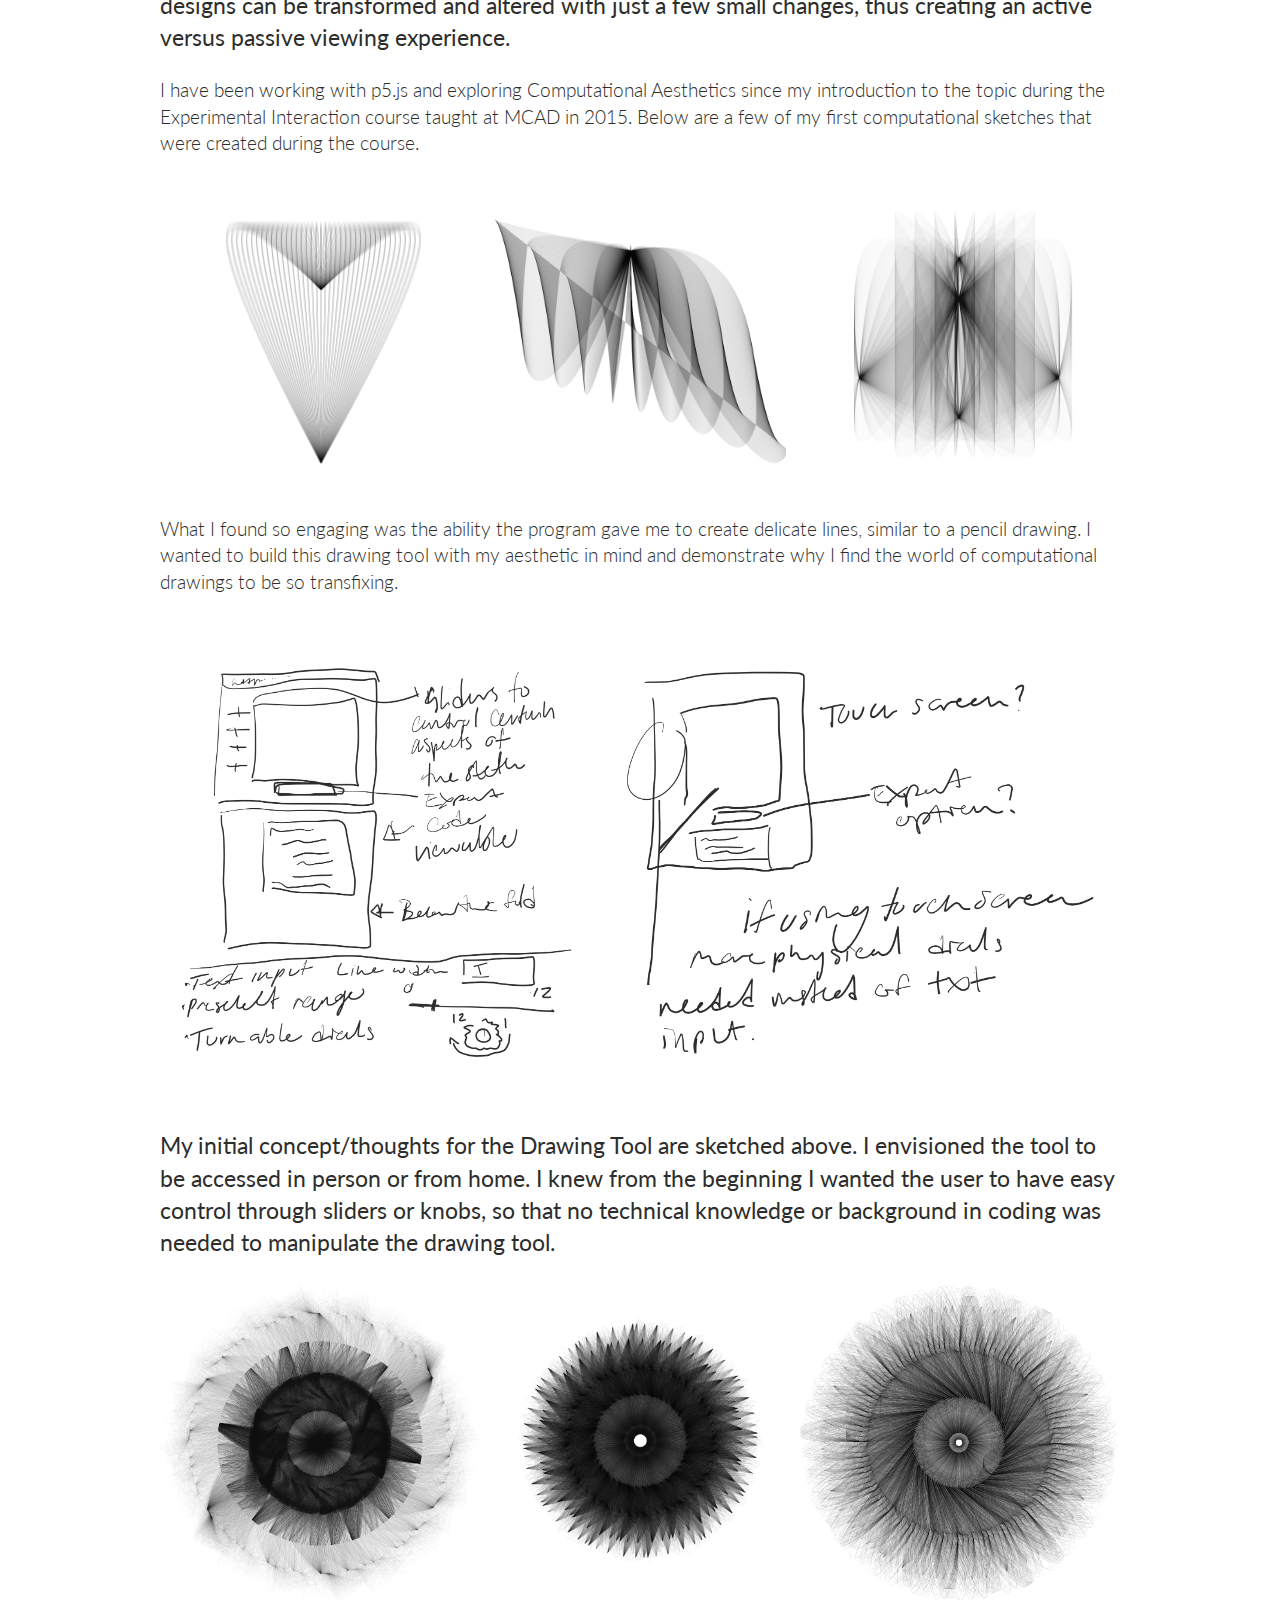
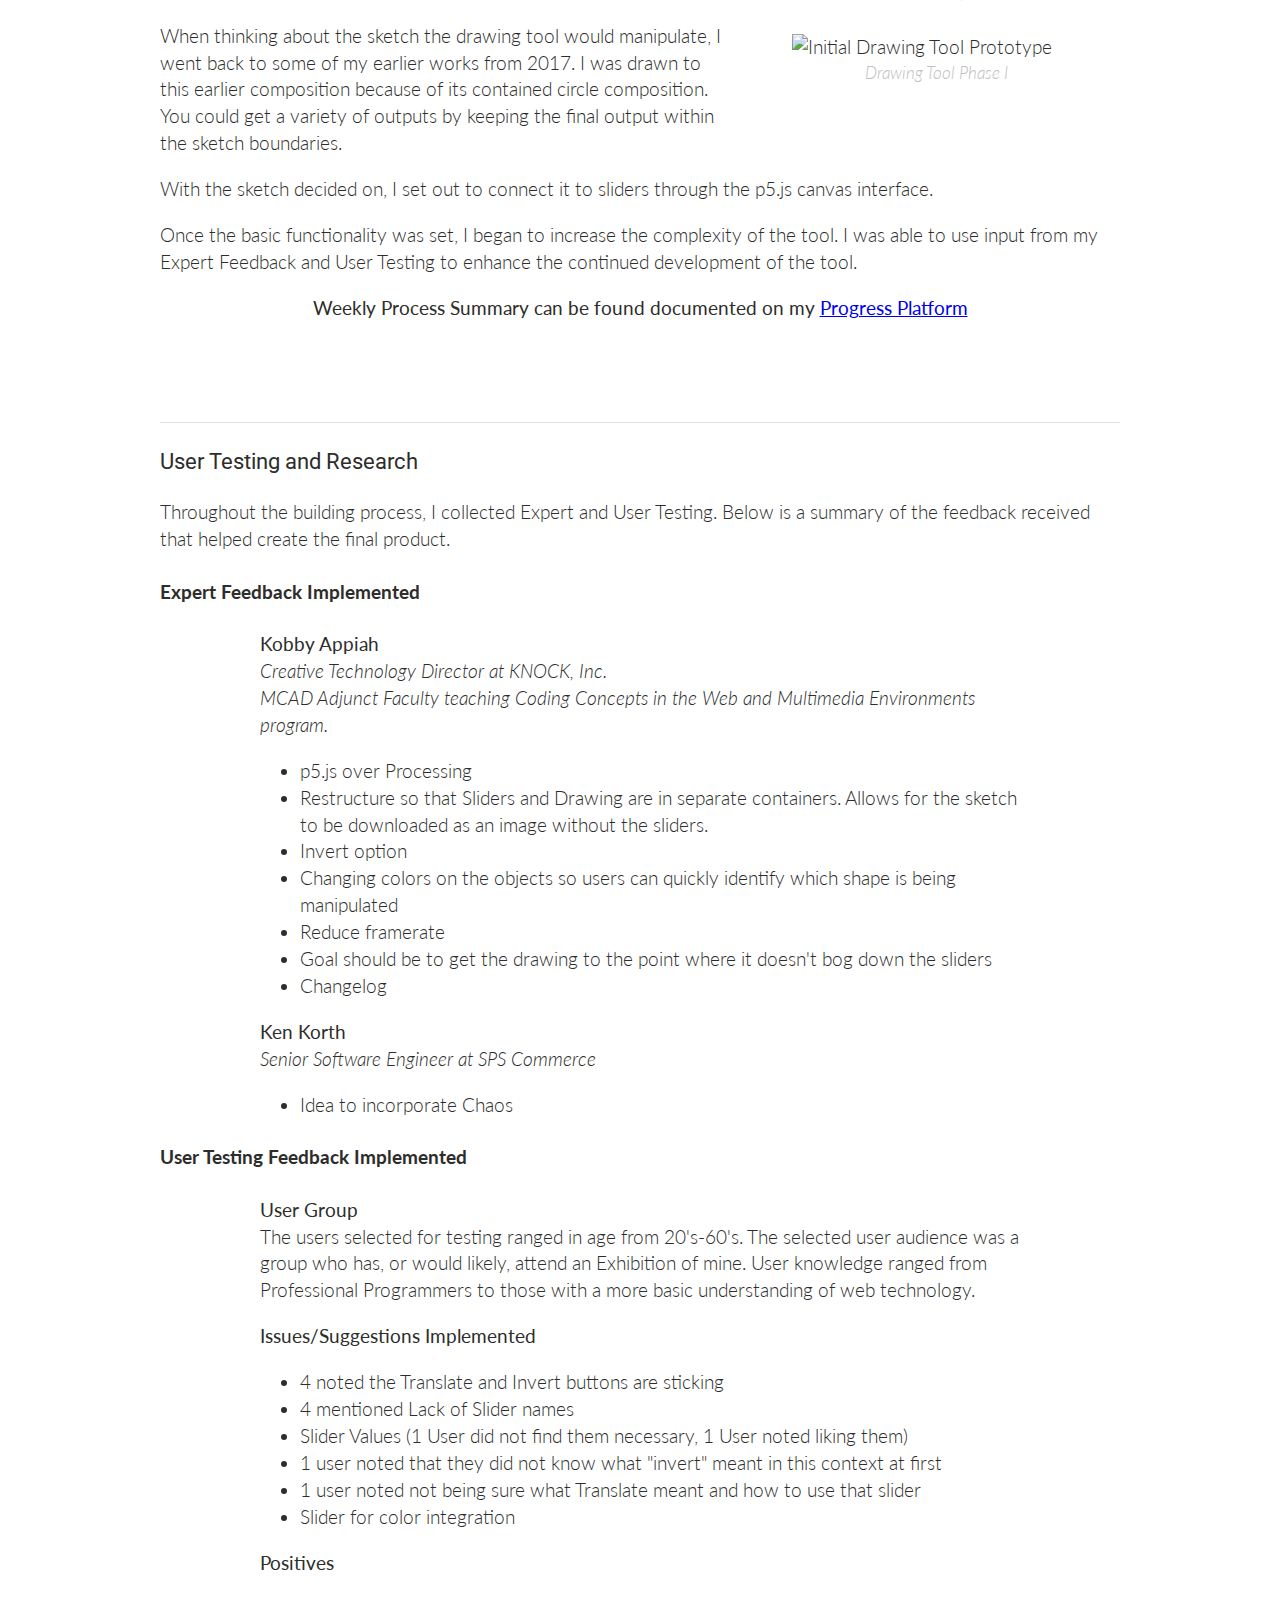
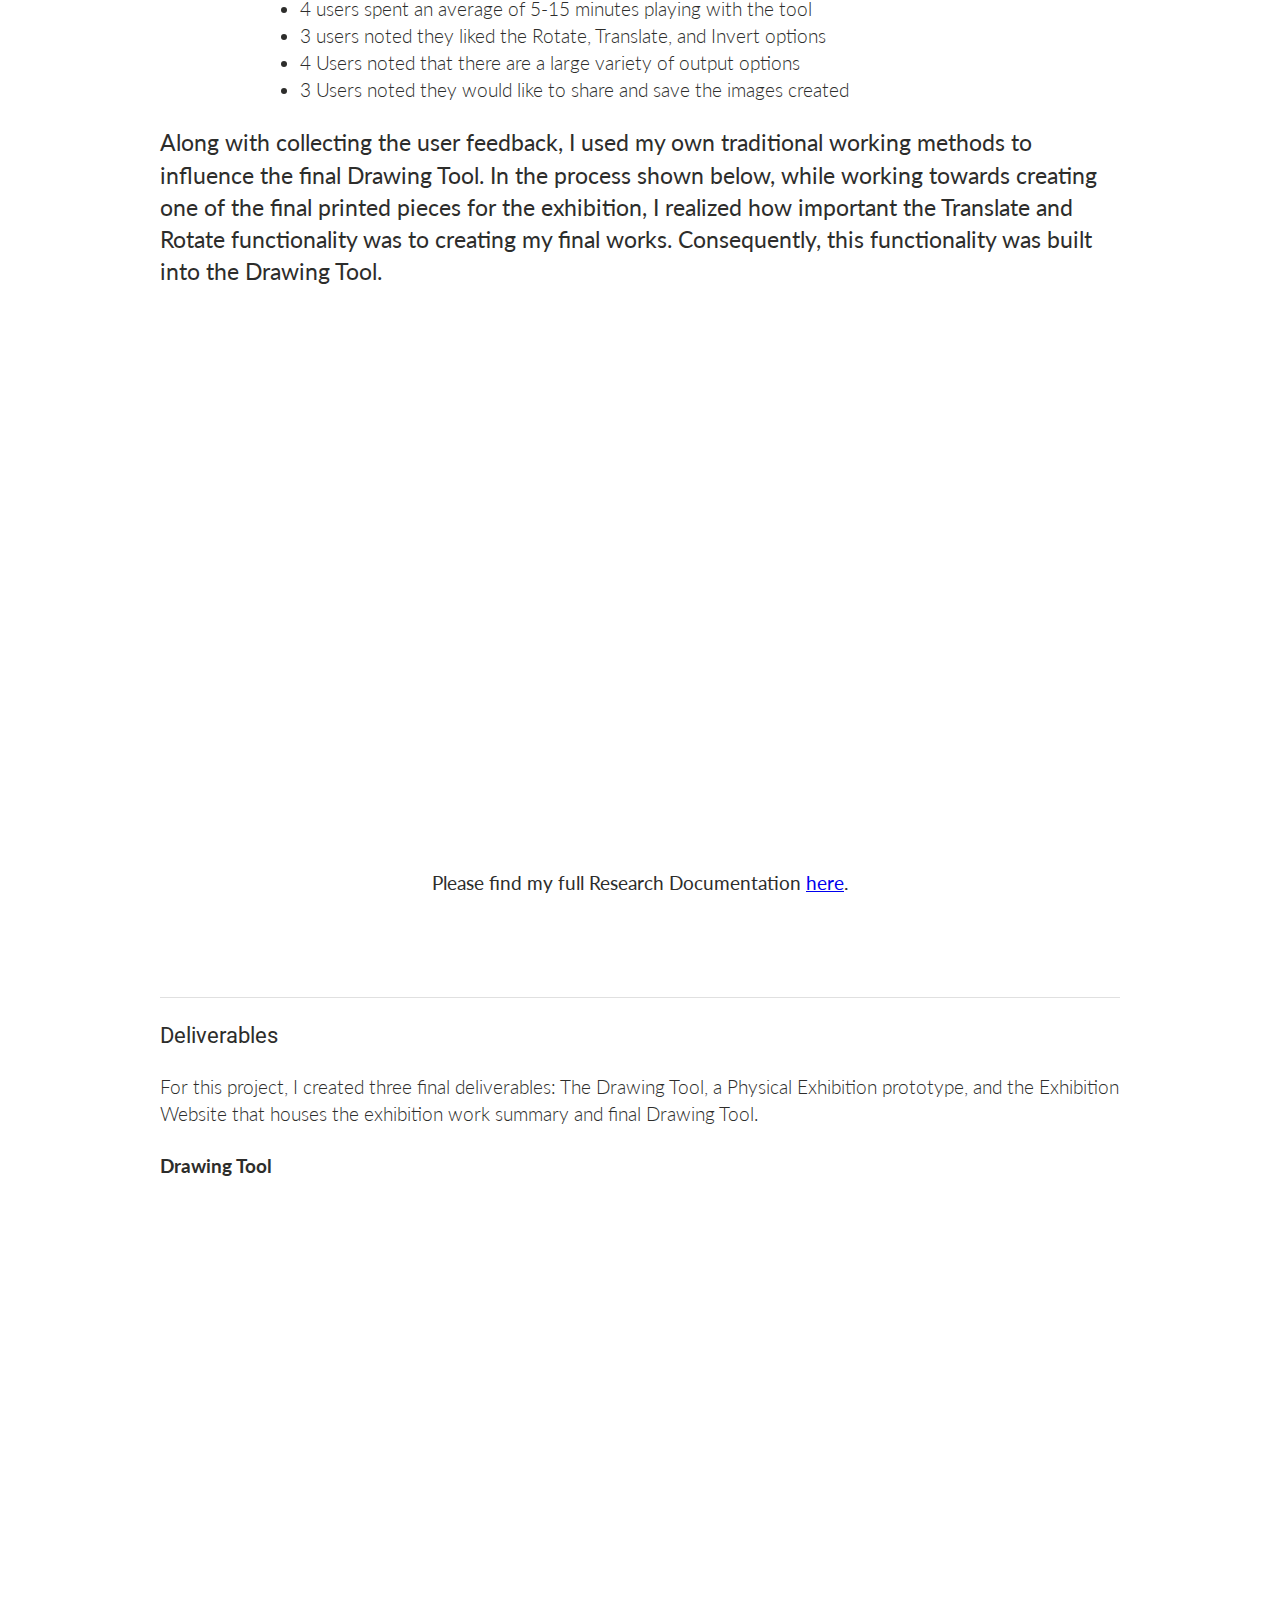
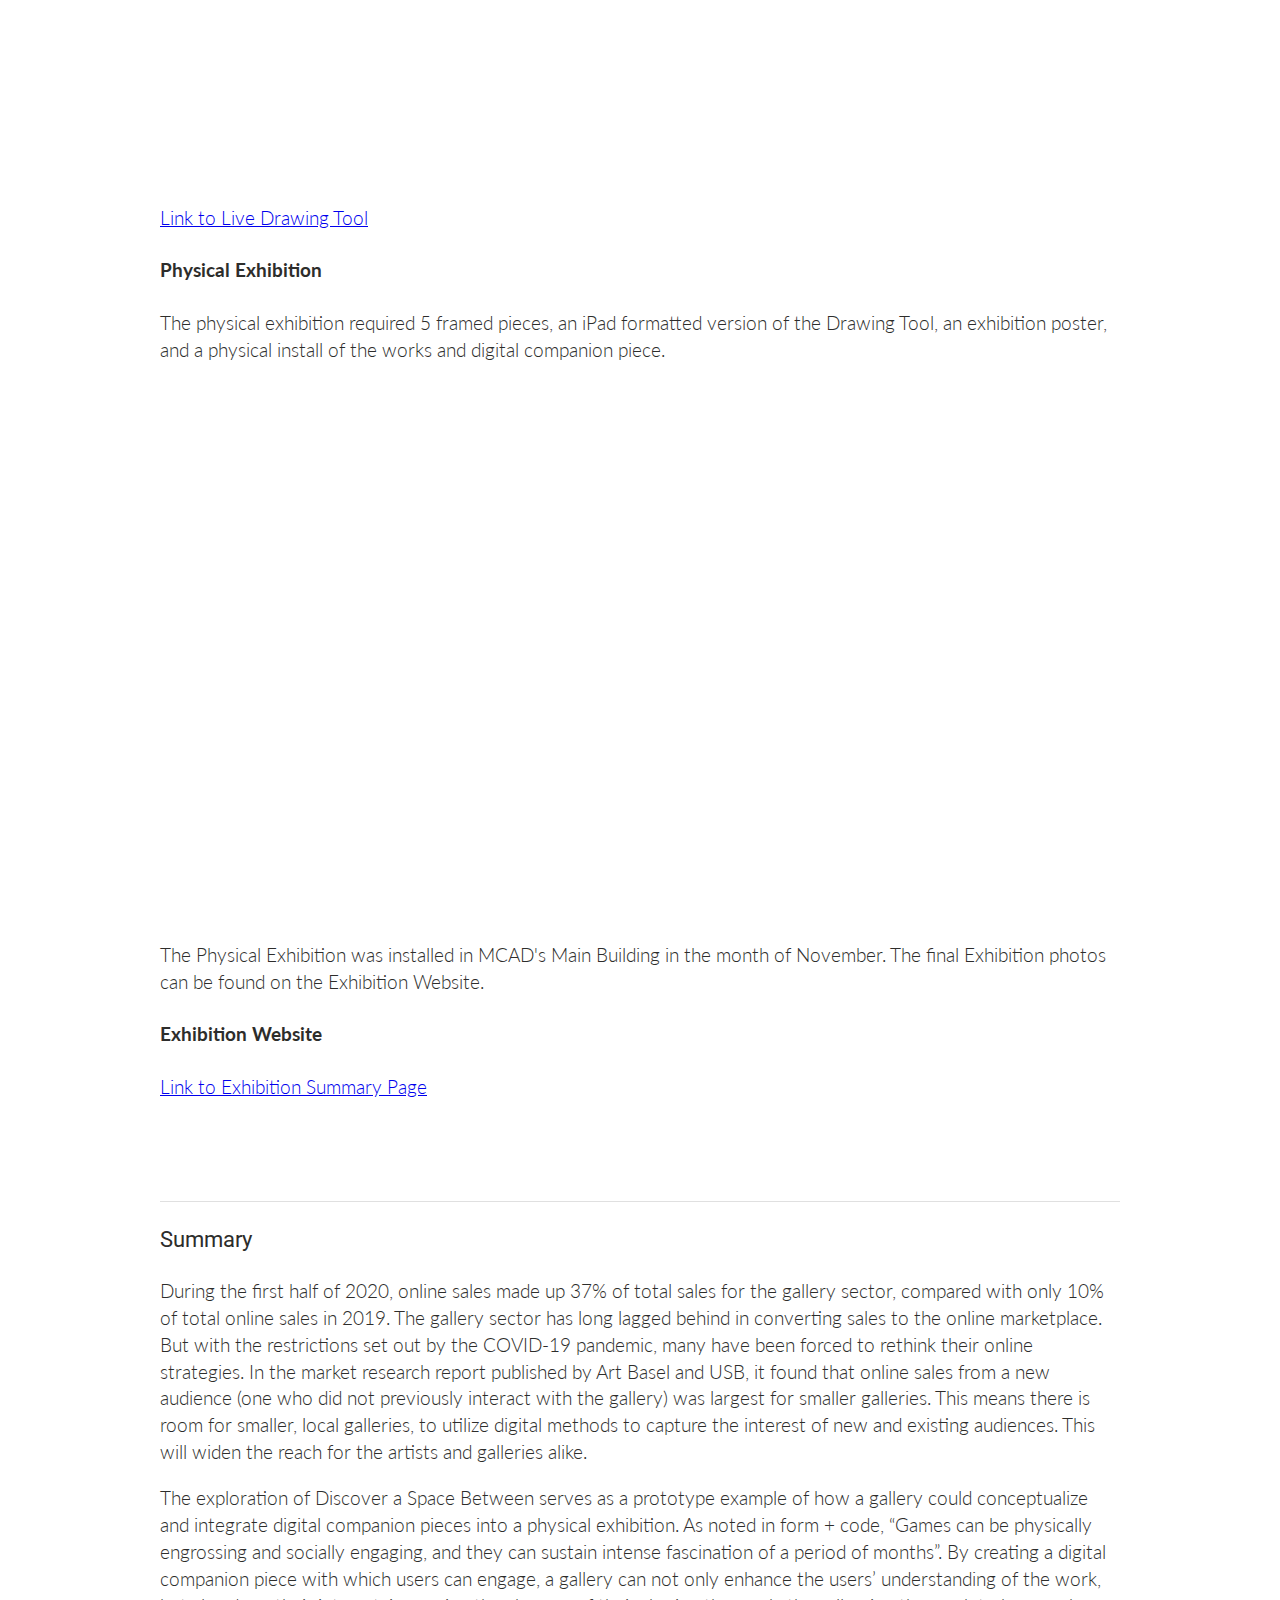
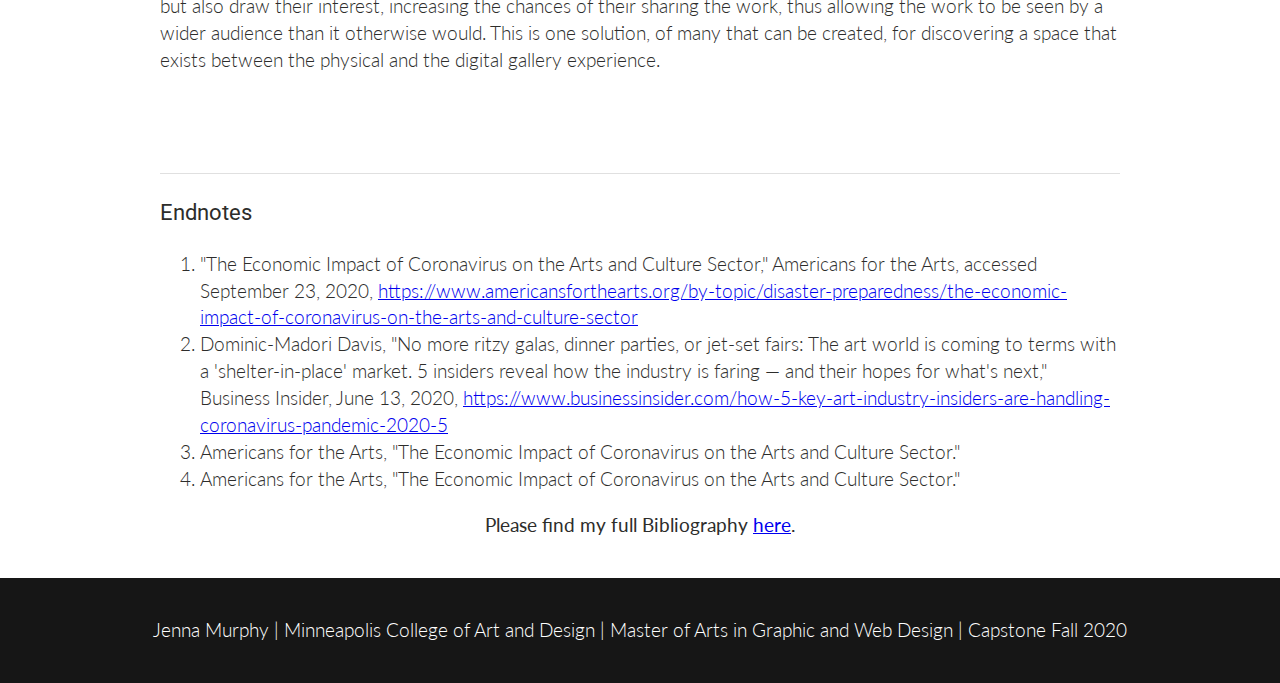
==== commit 27a64cdb: "Copy Update" ====
--- a/index.html
+++ b/index.html
@@ -33,7 +33,7 @@
         <h3>Contents</h3>
           <a href="#problem">Problem Statement</a>
           <a href="#inspo">Inspiration</a>
-          <a href="#process">Tools & Process</a>
+          <a href="#tools">Tools & Process</a>
           <!-- <a href="#tool">Tools</a> -->
           <a href="#test">User Testing</a>
           <a href="#deliver">Deliverables</a>
@@ -91,12 +91,13 @@
         <li>Apple iPad and Apple Pencil</li>
         <li>MacBook Pro</li>
         <li>Adobe Draw</li>
+        <li>Photoshop</li>
       </div>
       <div style="max-width: 50%; float: right;">
-        <li>Photoshop</li>
         <li>Atom Text Editor</li>
         <li>HTML, CSS, javascript</li>
         <li>p5.js</li>
+        <li>After Effects</li>
       </div>
       </ul>
       <div style="clear:both;">
@@ -214,6 +215,7 @@
     </div>
       <p class="emphasis">Along with collecting the user feedback, I used my own traditional working methods to influence the final Drawing Tool. In the process shown below, while working towards creating one of the final printed pieces for the exhibition, I realized how important the Translate and Rotate functionality was to creating my final works. Consequently, this functionality was built into the Drawing Tool.</p>
       <iframe src="https://player.vimeo.com/video/471207840" width="960" height="540" frameborder="0" allow="autoplay; fullscreen" allowfullscreen></iframe>
+      <p style="text-align: center;"><b>Please find my full Research Documentation <a href="https://docs.google.com/document/d/1Nr20g6wmJog8JeO2fG3wlUtNwXoOdjLjkvLGTGuBIs4/edit?usp=sharing">here</a>.</b></p>
 
     </section>
 
@@ -221,7 +223,8 @@
       <h3>Deliverables</h3>
       <p>For this project, I created three final deliverables: The Drawing Tool, a Physical Exhibition prototype, and the Exhibition Website that houses the exhibition work summary and final Drawing Tool.</p>
       <h4>Drawing Tool</h4>
-      <a href="https://jennamurphymcad.github.io/Exhibition-Page/drawing.html">Link to Live Drawing Tool<a>
+      <iframe src="https://player.vimeo.com/video/479741851" width="940" height="580" frameborder="0" allow="autoplay; fullscreen" allowfullscreen></iframe>
+      <p><a href="https://jennamurphymcad.github.io/Exhibition-Page/drawing.html">Link to Live Drawing Tool<a></p>
       <h4>Physical Exhibition</h4>
       <p>The physical exhibition required 5 framed pieces, an iPad formatted version of the Drawing Tool, an exhibition poster, and a physical install of the works and digital companion piece.</p>
       <iframe src="https://player.vimeo.com/video/479716686" width="960" height="540" frameborder="0" allow="autoplay; fullscreen" allowfullscreen></iframe>
@@ -247,7 +250,7 @@
           <li>Americans for the Arts, "The Economic Impact of Coronavirus on the Arts and Culture Sector."</li>
           <li>Americans for the Arts, "The Economic Impact of Coronavirus on the Arts and Culture Sector."</li>
         </ol>
-        <p style="text-align: center;"><b>Please find my full Bibliography <a href="https://docs.google.com/document/d/1HvIq9fYi5M22qFCAEgcMivicMCrOdXG2-WbFE5c4gzo/edit">here</a>.</b></p>
+        <p style="text-align: center;"><b>Please find my full Bibliography <a href="https://docs.google.com/document/d/1HvIq9fYi5M22qFCAEgcMivicMCrOdXG2-WbFE5c4gzo/edit?usp=sharing">here</a>.</b></p>
     </section>
 
   </main>
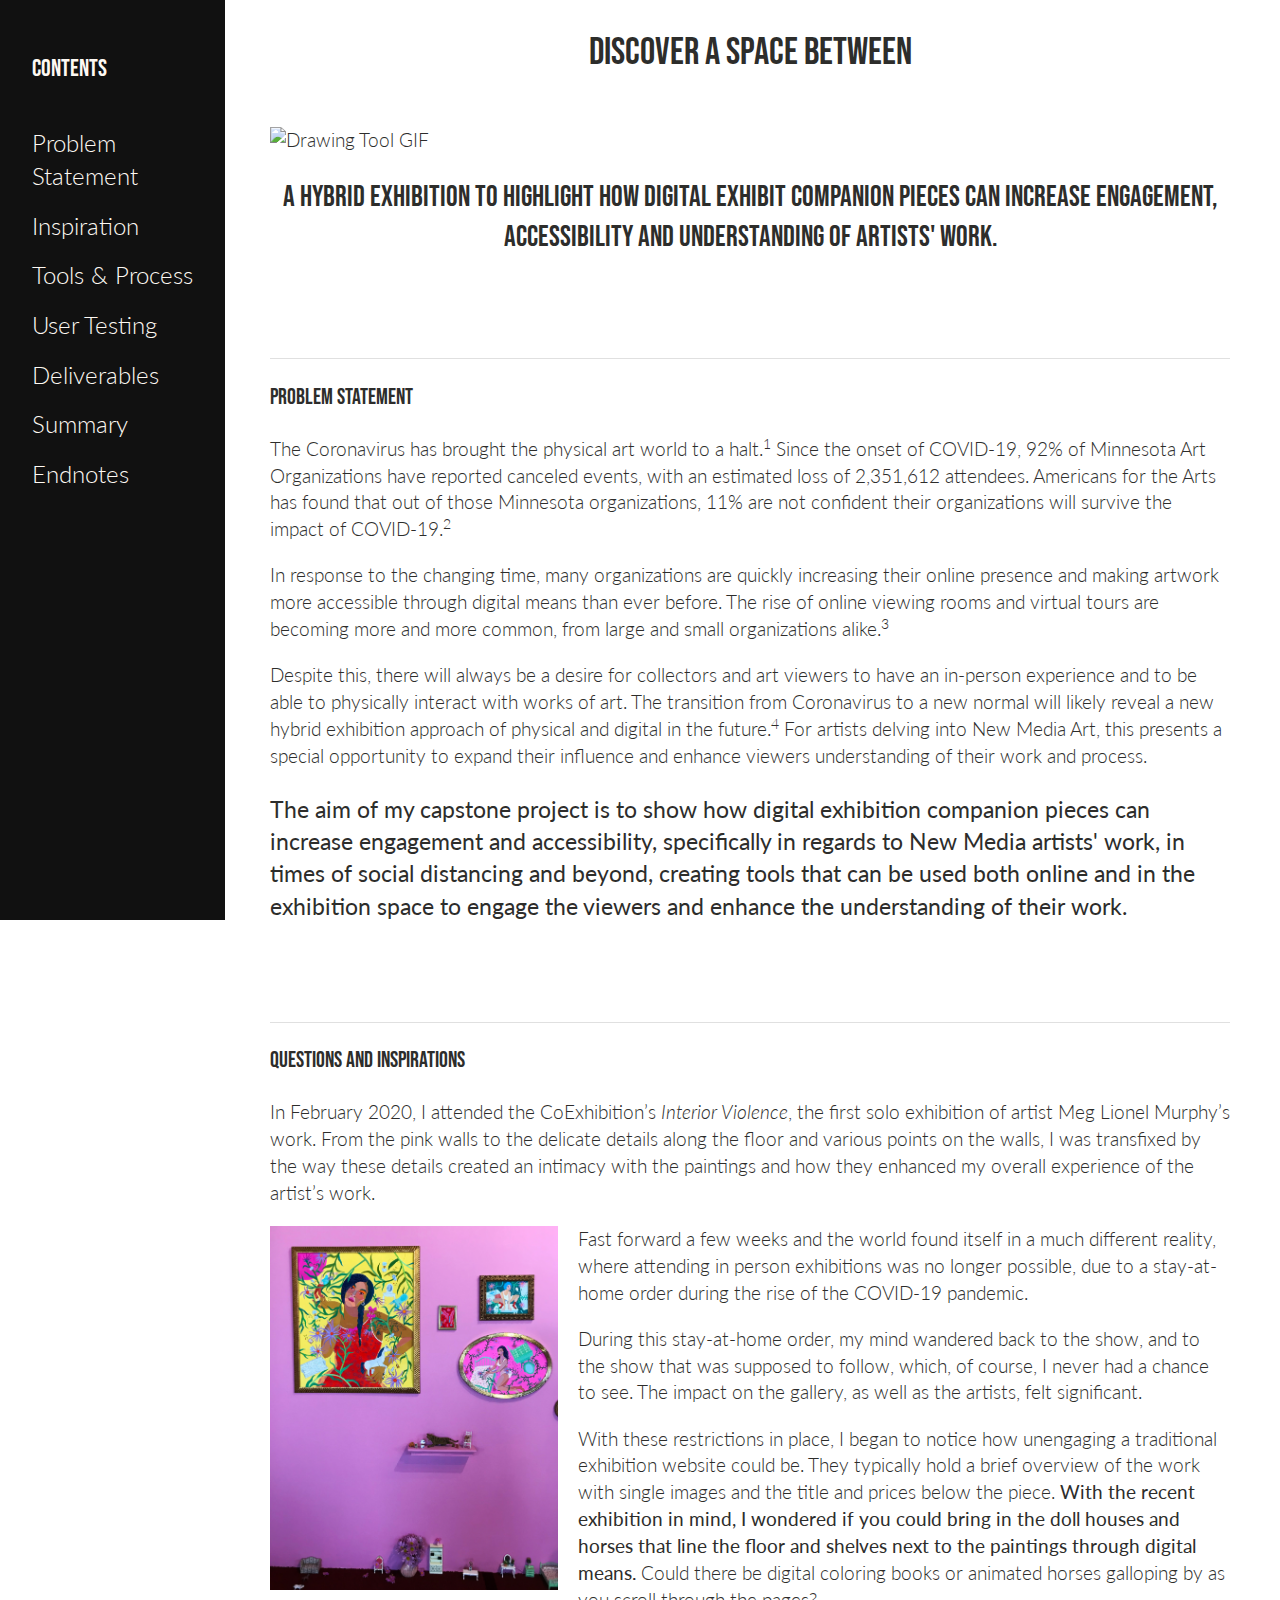
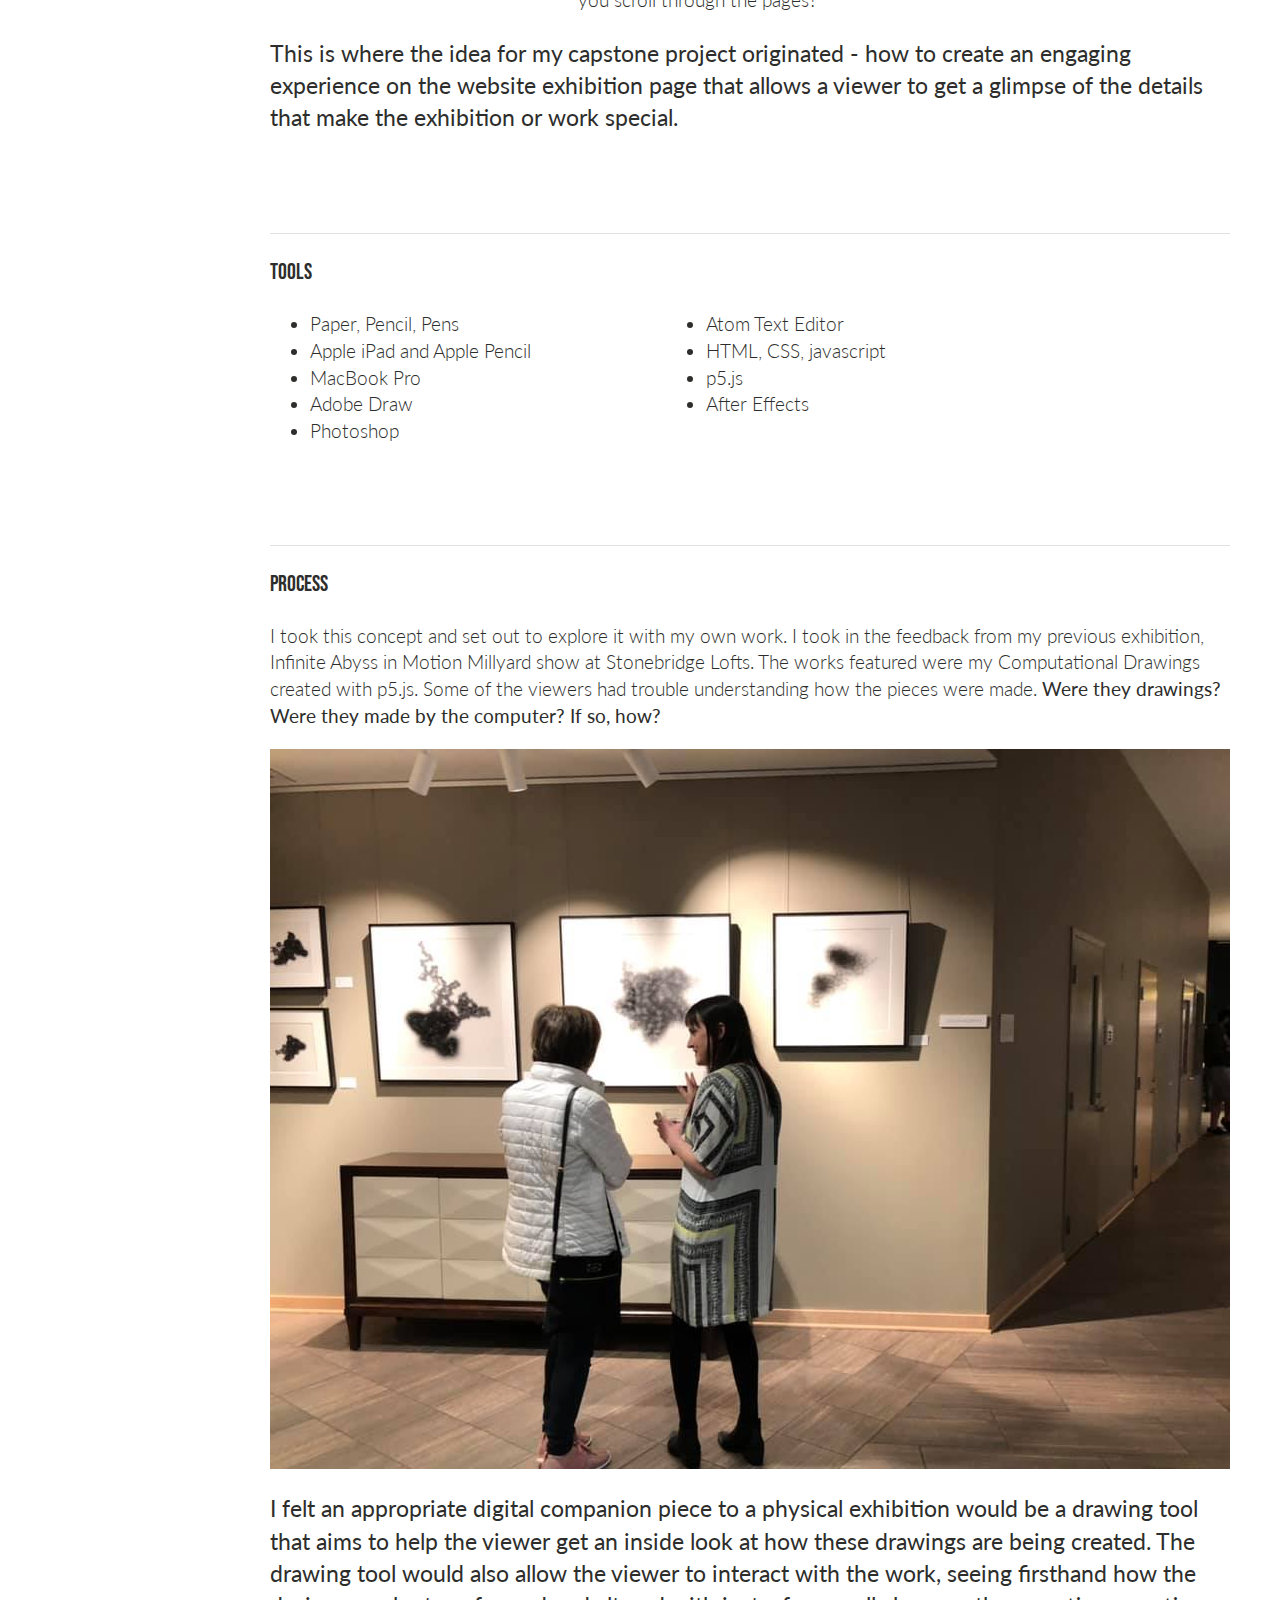
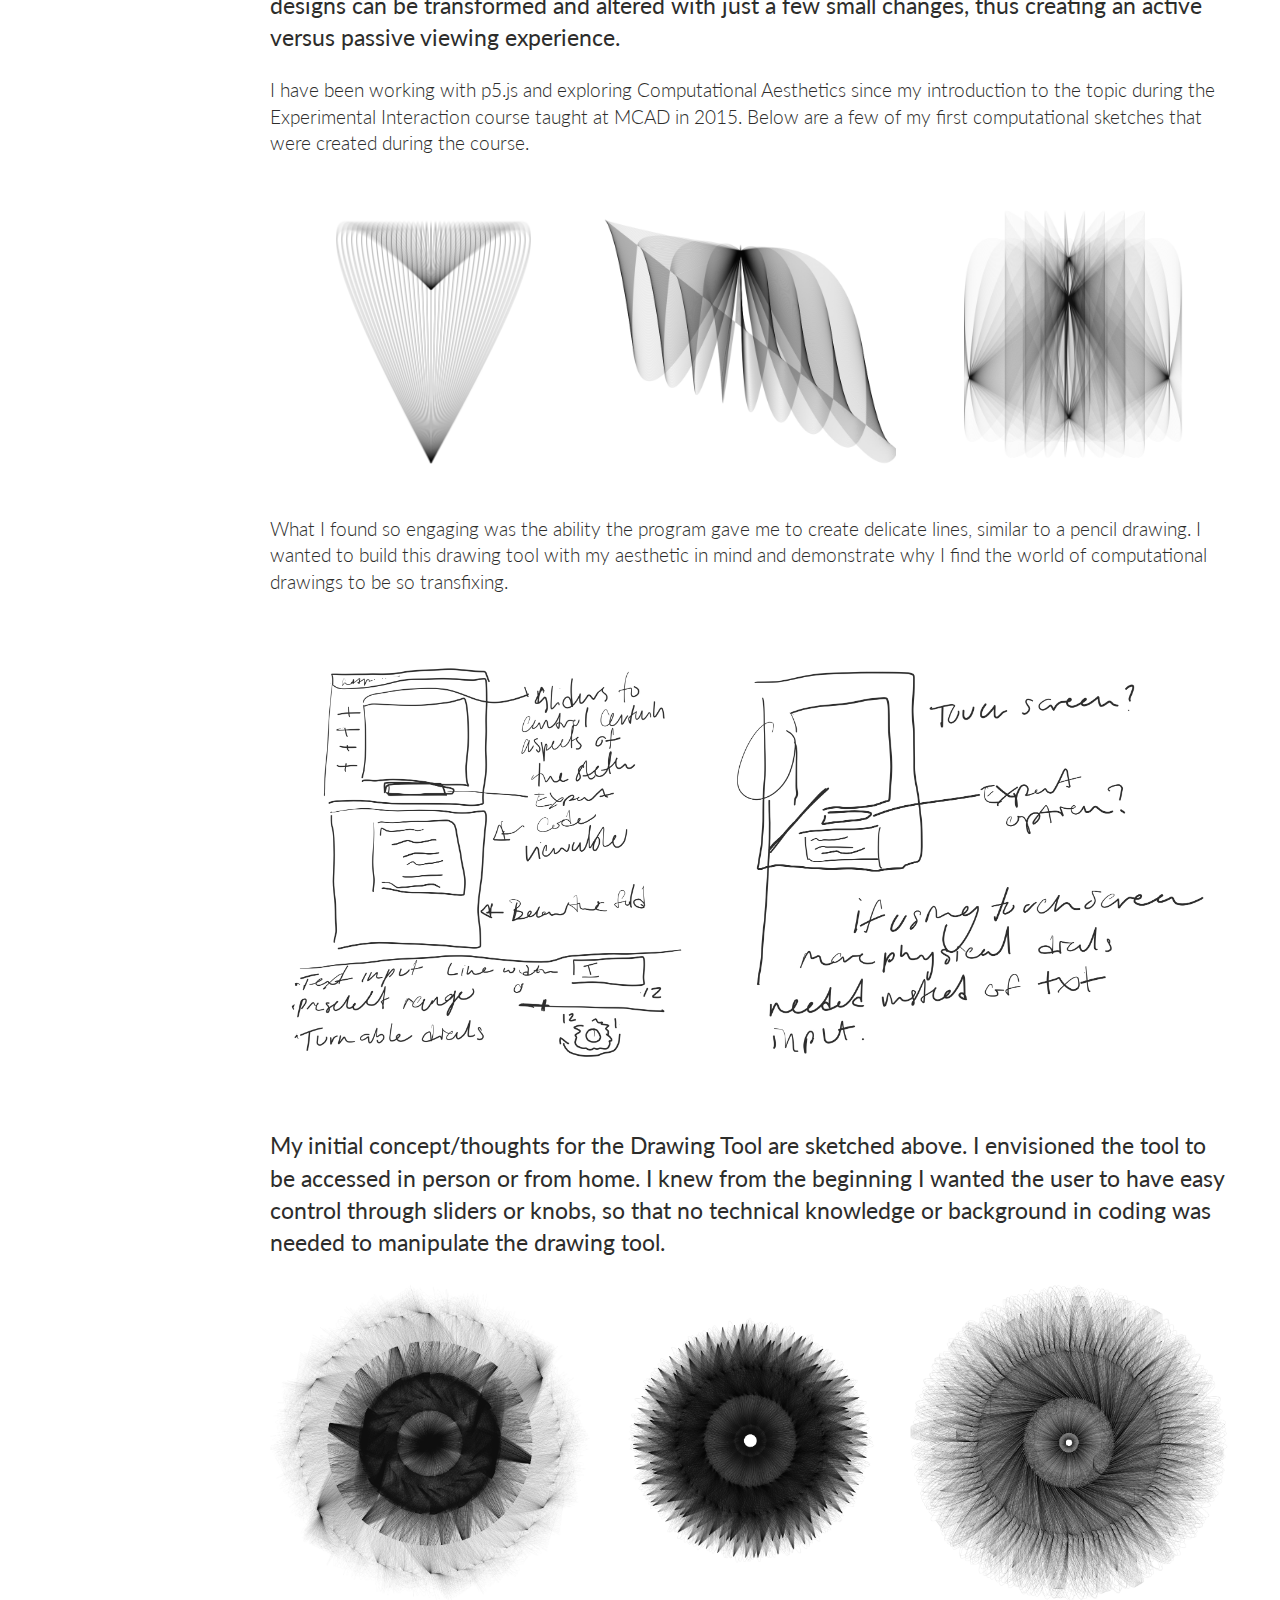
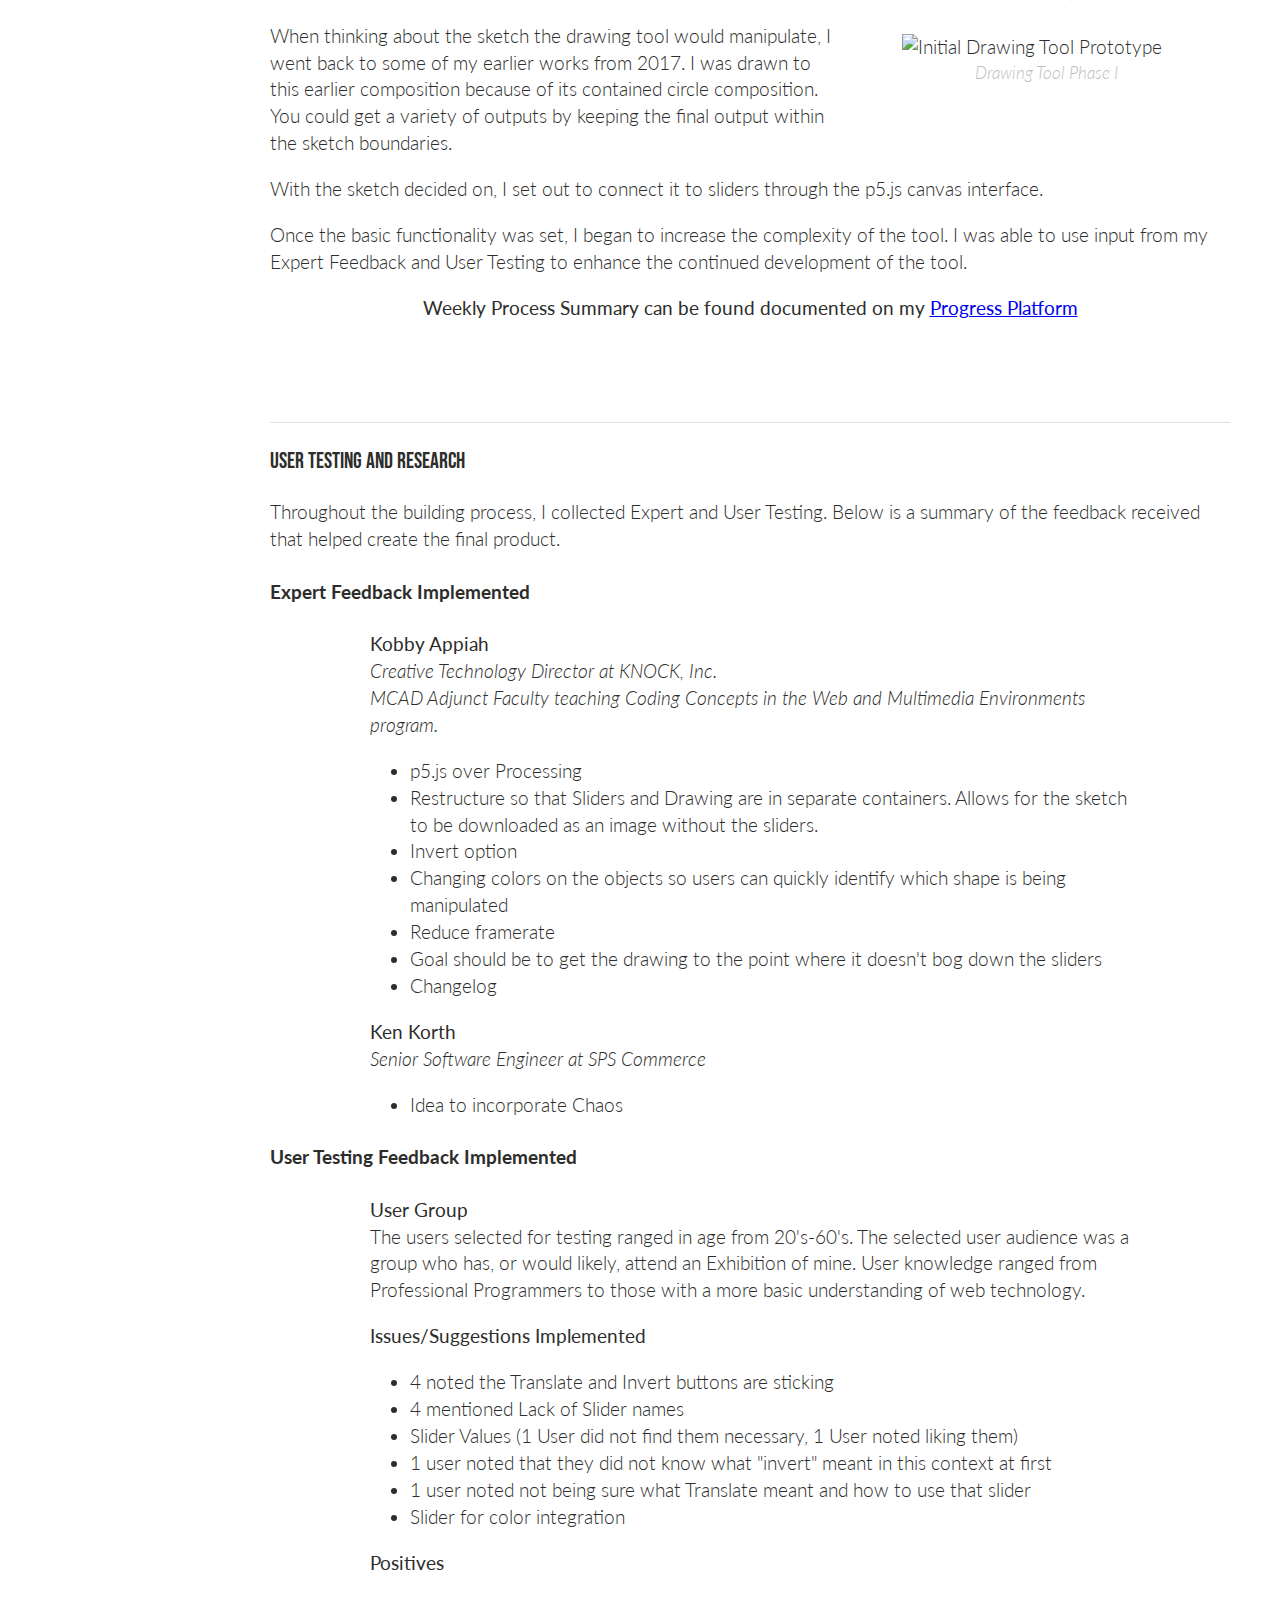
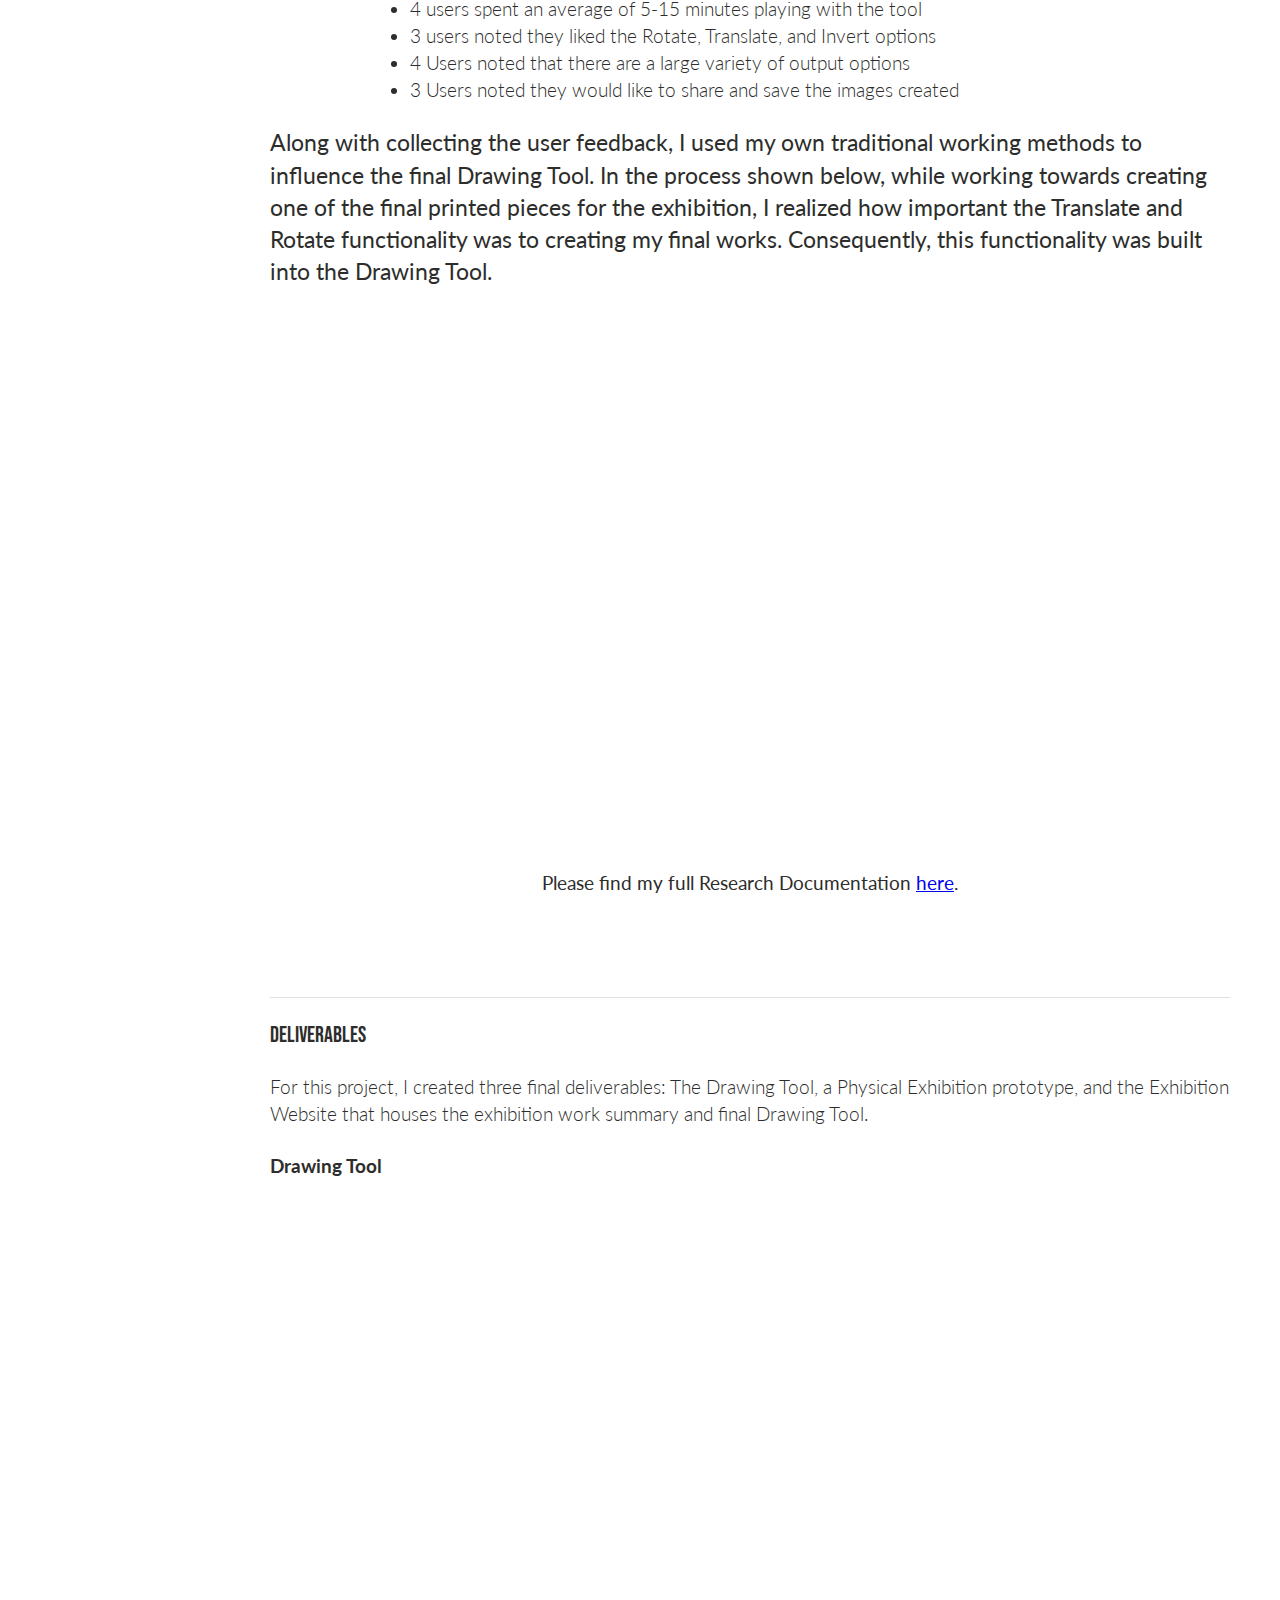
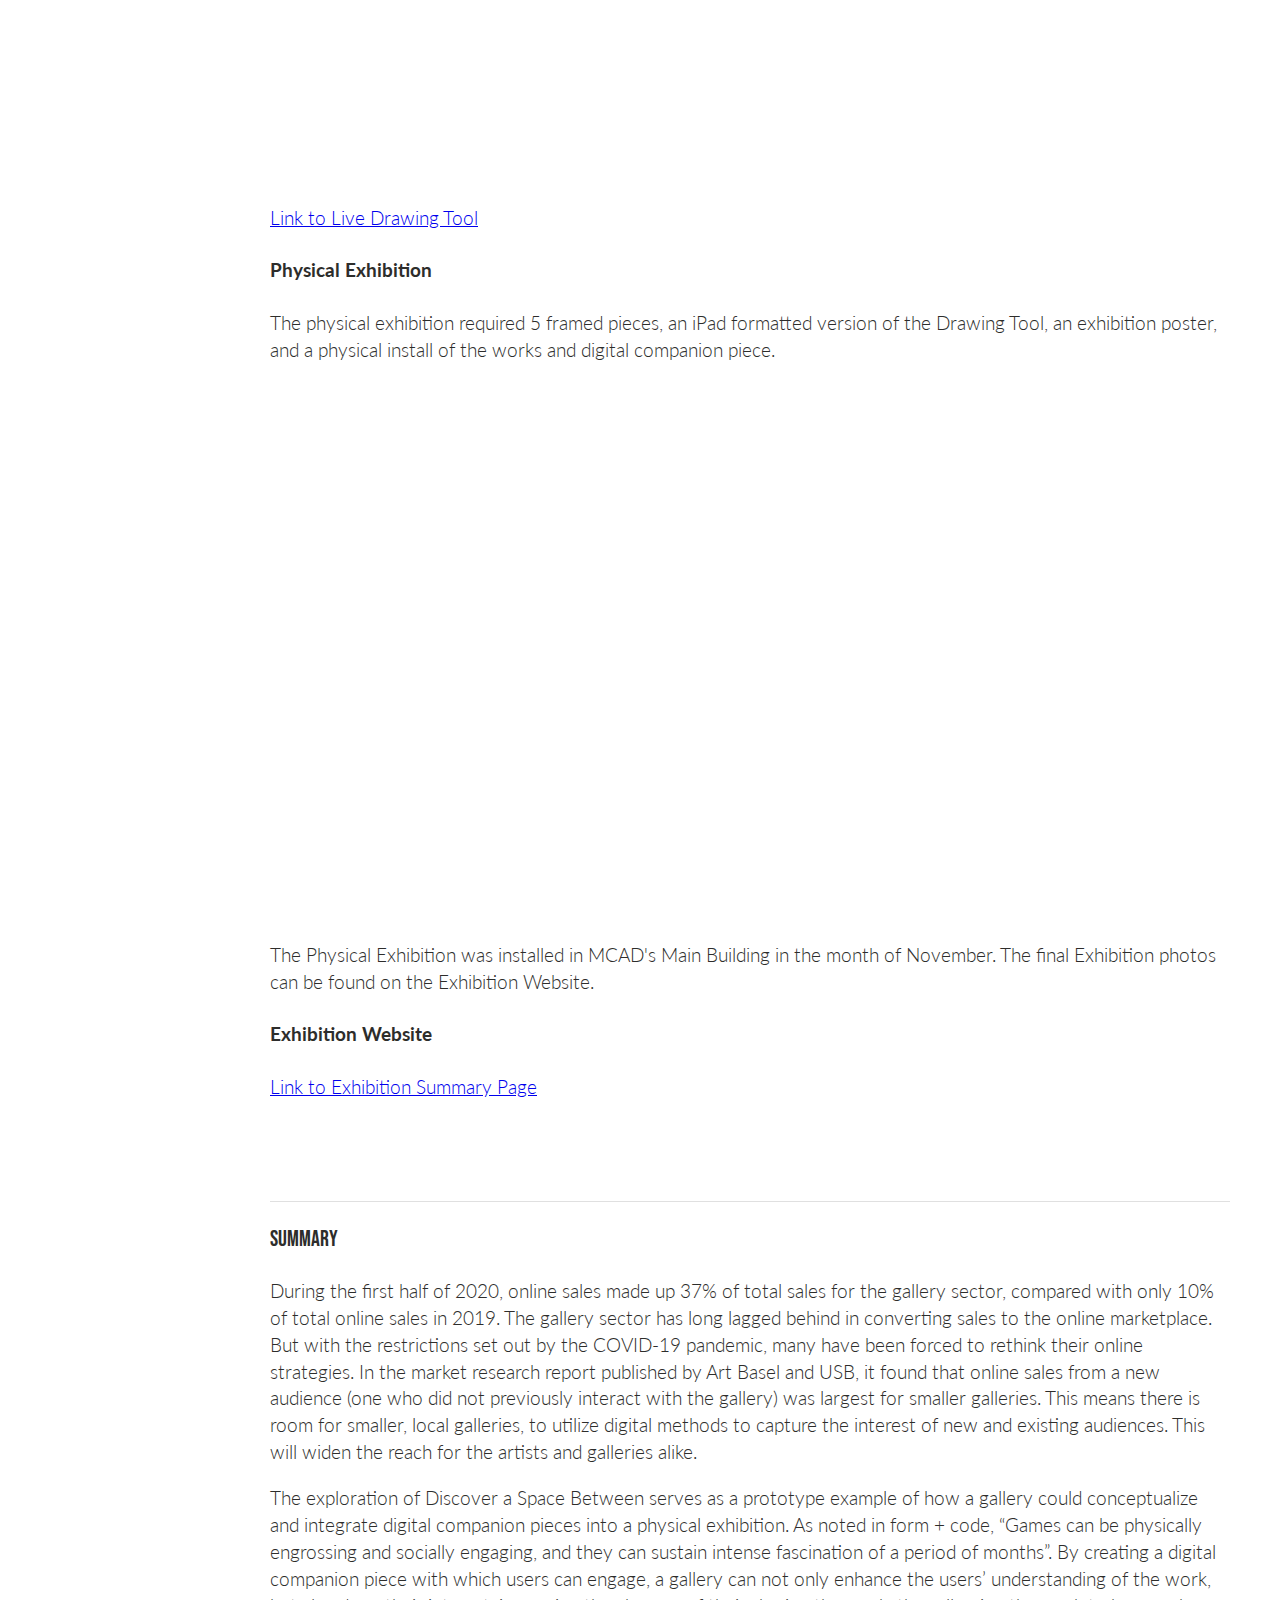
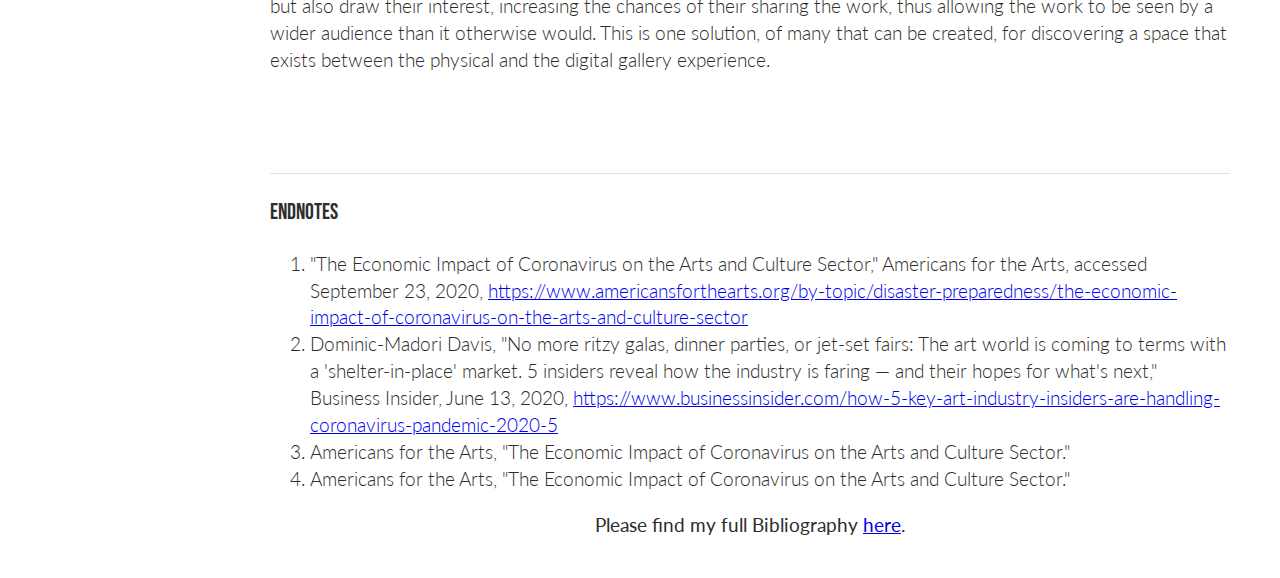
==== commit a846c37a: "Structure update, CSS changes, JS in process" ====
--- a/index.html
+++ b/index.html
@@ -14,11 +14,16 @@
 
   <link href="https://fonts.googleapis.com/css2?family=Roboto:ital,wght@0,100;0,300;0,400;0,500;0,700;0,900;1,100;1,300;1,400;1,500;1,700;1,900&display=swap" rel="stylesheet">
   <link href="https://fonts.googleapis.com/css2?family=Lato:ital,wght@0,300;0,400;1,300&display=swap" rel="stylesheet">
+  <link rel="preconnect" href="https://fonts.gstatic.com">
+  <link href="https://fonts.googleapis.com/css2?family=Bebas+Neue&display=swap" rel="stylesheet">
   <link rel="manifest" href="site.webmanifest">
   <link rel="apple-touch-icon" href="icon.png">
   <!-- Place favicon.ico in the root directory -->
   <script src="js/vendor/p5.min.js" charset="utf-8"></script>
   <script src="js/vendor/p5.dom.js" charset="utf-8"></script>
+  <script src="js/vendor/modernizr-3.11.2.min.js"></script>
+  <script src="js/plugins.js"></script>
+  <script src="js/main.js"></script>
   <!-- <script src="js/sketch.js"charset="utf-8"></script> -->
   <link rel="stylesheet" href="css/normalize.css">
   <link rel="stylesheet" href="css/main.css">
@@ -27,10 +32,13 @@
 </head>
 
 <body>
-  <header>
-    <div id="mySidenav" class="sidenav" style="z-index:2;">
-      <a href="javascript:void(0)" class="closebtn" onclick="closeNav()">&times;</a>
-        <h3>Contents</h3>
+  <div class="wrapper">
+
+    <div id="mySidenav" class="sidenav">
+          <!-- <div id="mySidenav" class="sidenav" style="z-index:2;"> -->
+      <!-- <a href="javascript:void(0)" class="closebtn" onclick="closeNav()">&times;</a> -->
+<h3>Contents</h3>
+
           <a href="#problem">Problem Statement</a>
           <a href="#inspo">Inspiration</a>
           <a href="#tools">Tools & Process</a>
@@ -39,23 +47,25 @@
           <a href="#deliver">Deliverables</a>
           <a href="#summary">Summary</a>
           <a href="#notes">Endnotes</a>
+
     </div>
 
   <!-- Use any element to open the sidenav -->
-
-  <img style="position:absolute;top:0;top:0;z-index:1;" src="img/Hamburger_icon.svg" alt="menu icon" onclick="openNav()">
-  <h1>Discover a Space Between</h1>
+<div class="mainCopy">
+  <header>
+    <!-- <img style="position:absolute;top:0;top:0;z-index:1;" src="img/Hamburger_icon.svg" alt="menu icon" onclick="openNav()"> -->
+    <h1>Discover a Space Between</h1>
   <!-- <div class="hero-image">
       <img src="img/placeholder2.jpg" alt="header">
     </div> -->
-</header>
+  </header>
 
   <main id="main" style="clear:both;">
     <section id="head">
       <img src="img/DrawingToolHero.gif" alt="Drawing Tool GIF" style="max-width:100%;">
       <h2 style="text-align:center;">A hybrid Exhibition to highlight how digital exhibit companion pieces can increase engagement, accessibility and understanding of artists' work.</h2>
     </section>
-    <section id="problem">
+    <section id="problem" class="section">
       <h3 class="background">Problem Statement</h3>
 
       <p>The Coronavirus has brought the physical art world to a halt.<sup>1</sup> Since the onset of COVID-19, 92% of Minnesota Art Organizations have reported canceled events, with an estimated loss of 2,351,612 attendees. Americans for the Arts has found that out of those Minnesota organizations, 11% are not confident their organizations will survive the impact of COVID-19.<sup>2</sup></p>
@@ -69,7 +79,7 @@
       <p class="emphasis">The aim of my capstone project is to show how digital exhibition companion pieces can increase engagement and accessibility, specifically in regards to New Media artists' work, in times of social distancing and beyond, creating tools that can be used both online and in the exhibition space to engage the viewers and enhance the understanding of their work.</p>
     </section>
 
-    <section id="inspo">
+    <section id="inspo" class="section">
       <h3>Questions and Inspirations</h3>
       <p>In February 2020, I attended the CoExhibition’s <i>Interior Violence</i>, the first solo exhibition of artist Meg Lionel Murphy’s work. From the pink walls to the delicate details along the floor and various points on the walls, I was transfixed by the way these details created an intimacy with the paintings and how they enhanced my overall experience of the artist’s work.</p>
 
@@ -83,7 +93,7 @@
 
     </section>
 
-    <section id="tools">
+    <section id="tools" class="section">
       <h3>Tools</h3>
       <ul style="max-width: 60%; ">
         <div style="max-width: 50%; float: left;">
@@ -104,7 +114,7 @@
       </div>
     </section>
 
-    <section id="process">
+    <section id="process" class="section">
       <h3>Process</h3>
 
       <p>I took this concept and set out to explore it with my own work. I took in the feedback from my previous exhibition, Infinite Abyss in Motion Millyard show at Stonebridge Lofts. The works featured were my Computational Drawings created with p5.js. Some of the viewers had trouble understanding how the pieces were made.  <b>Were they drawings? Were they made by the computer? If so, how?</b></p>
@@ -160,7 +170,7 @@
     <!-- <section id="tool">
       <h3>Tools</h3>
     </section> -->
-    <section id="test">
+    <section id="test" class="section">
 
       <h3>User Testing and Research</h3>
       <p>Throughout the building process, I collected Expert and User Testing. Below is a summary of the feedback received that helped create the final product.</p>
@@ -191,7 +201,7 @@
     </div>
 
       <h4>User Testing Feedback Implemented</h4>
-<div style="padding-left: 100px; padding-right: 100px;">
+      <div style="padding-left: 100px; padding-right: 100px;">
       <p><b>User Group</b></br>
       The users selected for testing ranged in age from 20's-60's. The selected user audience was a group who has, or would likely, attend an Exhibition of mine. User knowledge ranged from Professional Programmers to those with a more basic understanding of web technology.</p>
 
@@ -219,7 +229,7 @@
 
     </section>
 
-    <section id="deliver">
+    <section id="deliver" class="section">
       <h3>Deliverables</h3>
       <p>For this project, I created three final deliverables: The Drawing Tool, a Physical Exhibition prototype, and the Exhibition Website that houses the exhibition work summary and final Drawing Tool.</p>
       <h4>Drawing Tool</h4>
@@ -234,7 +244,7 @@
       <a href="https://jennamurphymcad.github.io/Exhibition-Page/">Link to Exhibition Summary Page<a>
     </section>
 
-    <section id="summary">
+    <section id="summary" class="section">
       <h3>Summary</h3>
       <p>During the first half of 2020, online sales made up 37% of total sales for the gallery sector, compared with only 10% of total online sales in 2019. The gallery sector has long lagged behind in converting sales to the online marketplace. But with the restrictions set out by the COVID-19 pandemic, many have been forced to rethink their online strategies. In the market research report published by Art Basel and USB, it found that online sales from a new audience (one who did not previously interact with the gallery) was largest for smaller galleries. This means there is room for smaller, local galleries, to utilize digital methods to capture the interest of new and existing audiences. This will widen the reach for the artists and galleries alike.</p>
 
@@ -242,7 +252,7 @@
 
     </section>
 
-    <section id="notes">
+    <section id="notes" class="section">
       <h3>Endnotes</h3>
         <ol>
           <li>"The Economic Impact of Coronavirus on the Arts and Culture Sector," Americans for the Arts, accessed September 23, 2020, <a href="https://www.americansforthearts.org/by-topic/disaster-preparedness/the-economic-impact-of-coronavirus-on-the-arts-and-culture-sector">https://www.americansforthearts.org/by-topic/disaster-preparedness/the-economic-impact-of-coronavirus-on-the-arts-and-culture-sector</a></li>
@@ -255,12 +265,12 @@
 
   </main>
 
-  <footer>
+  <!-- <footer>
     <p>Jenna Murphy |  Minneapolis College of Art and Design | Master of Arts in Graphic and Web Design  |  Capstone Fall 2020</p>
-  </footer>
-  <script src="js/vendor/modernizr-3.11.2.min.js"></script>
-  <script src="js/plugins.js"></script>
-  <script src="js/main.js"></script>
+  </footer> -->
+</div>
+</div>
+
   <!-- <script>
   /* Set the width of the side navigation to 250px */
 function openNav() {
--- a/css/main.css
+++ b/css/main.css
@@ -25,7 +25,9 @@
 }
 
 h1, h2, h3 {
-  font-family: 'Roboto', sans-serif;
+  font-family: 'Bebas Neue', cursive;
+
+  /* font-family: 'Roboto', sans-serif; */
   font-weight: 400;
 }
 
@@ -333,13 +335,13 @@
 }
 
 /* Position and style the close button (top right corner) */
-.sidenav .closebtn {
+/* .sidenav .closebtn {
   position: absolute;
   top: 0;
   right: 25px;
   font-size: 24px;
   margin-left: 50px;
-}
+} */
 
 /* The hero image */
 div.hero-image {
@@ -435,3 +437,41 @@
 div#main {
   border: 1px solid #161616;
 }
+
+.wrapper {
+  display: flex;
+  justify-content: space-between;
+}
+
+div.mainCopy {
+  float: right;
+  margin-left:250px;
+
+ /* font-size: 28px; /* Increased text to enable scrolling */ */
+ padding: 0px 10px;
+ /* max-width:100%; */
+}
+
+div.sidenav {
+  height: 100%;
+  width: 225px;
+  /* max-width:30%; */
+  position: fixed;
+  z-index: 1;
+  top: 0;
+  left: 0;
+  background-color: #111;
+  overflow-x: hidden;
+  padding-top: 20px;
+
+}
+
+.active {
+  color: yellow;
+  font-style: bold;
+}
+
+@media screen and (max-height: 450px) {
+  /* .sidenav {padding-top: 15px;}
+  .sidenav a {font-size: 18px;} */
+}
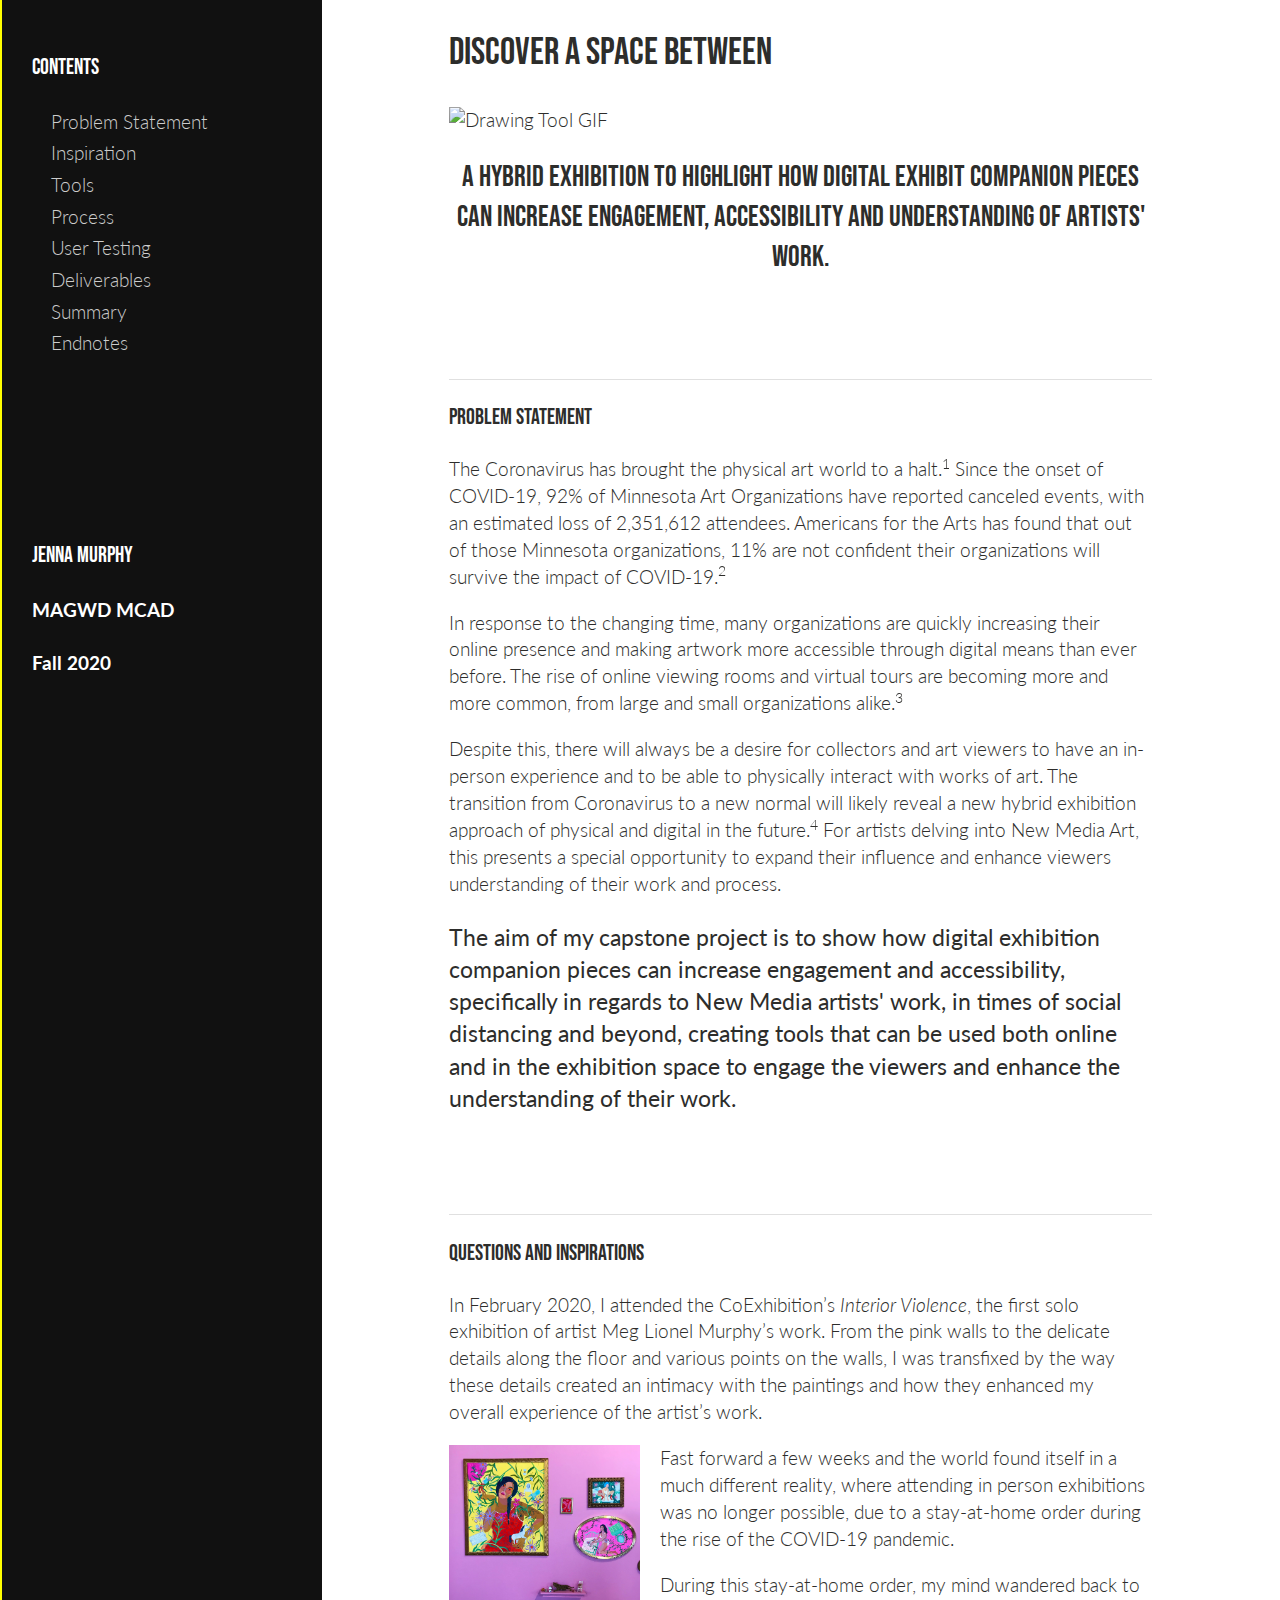
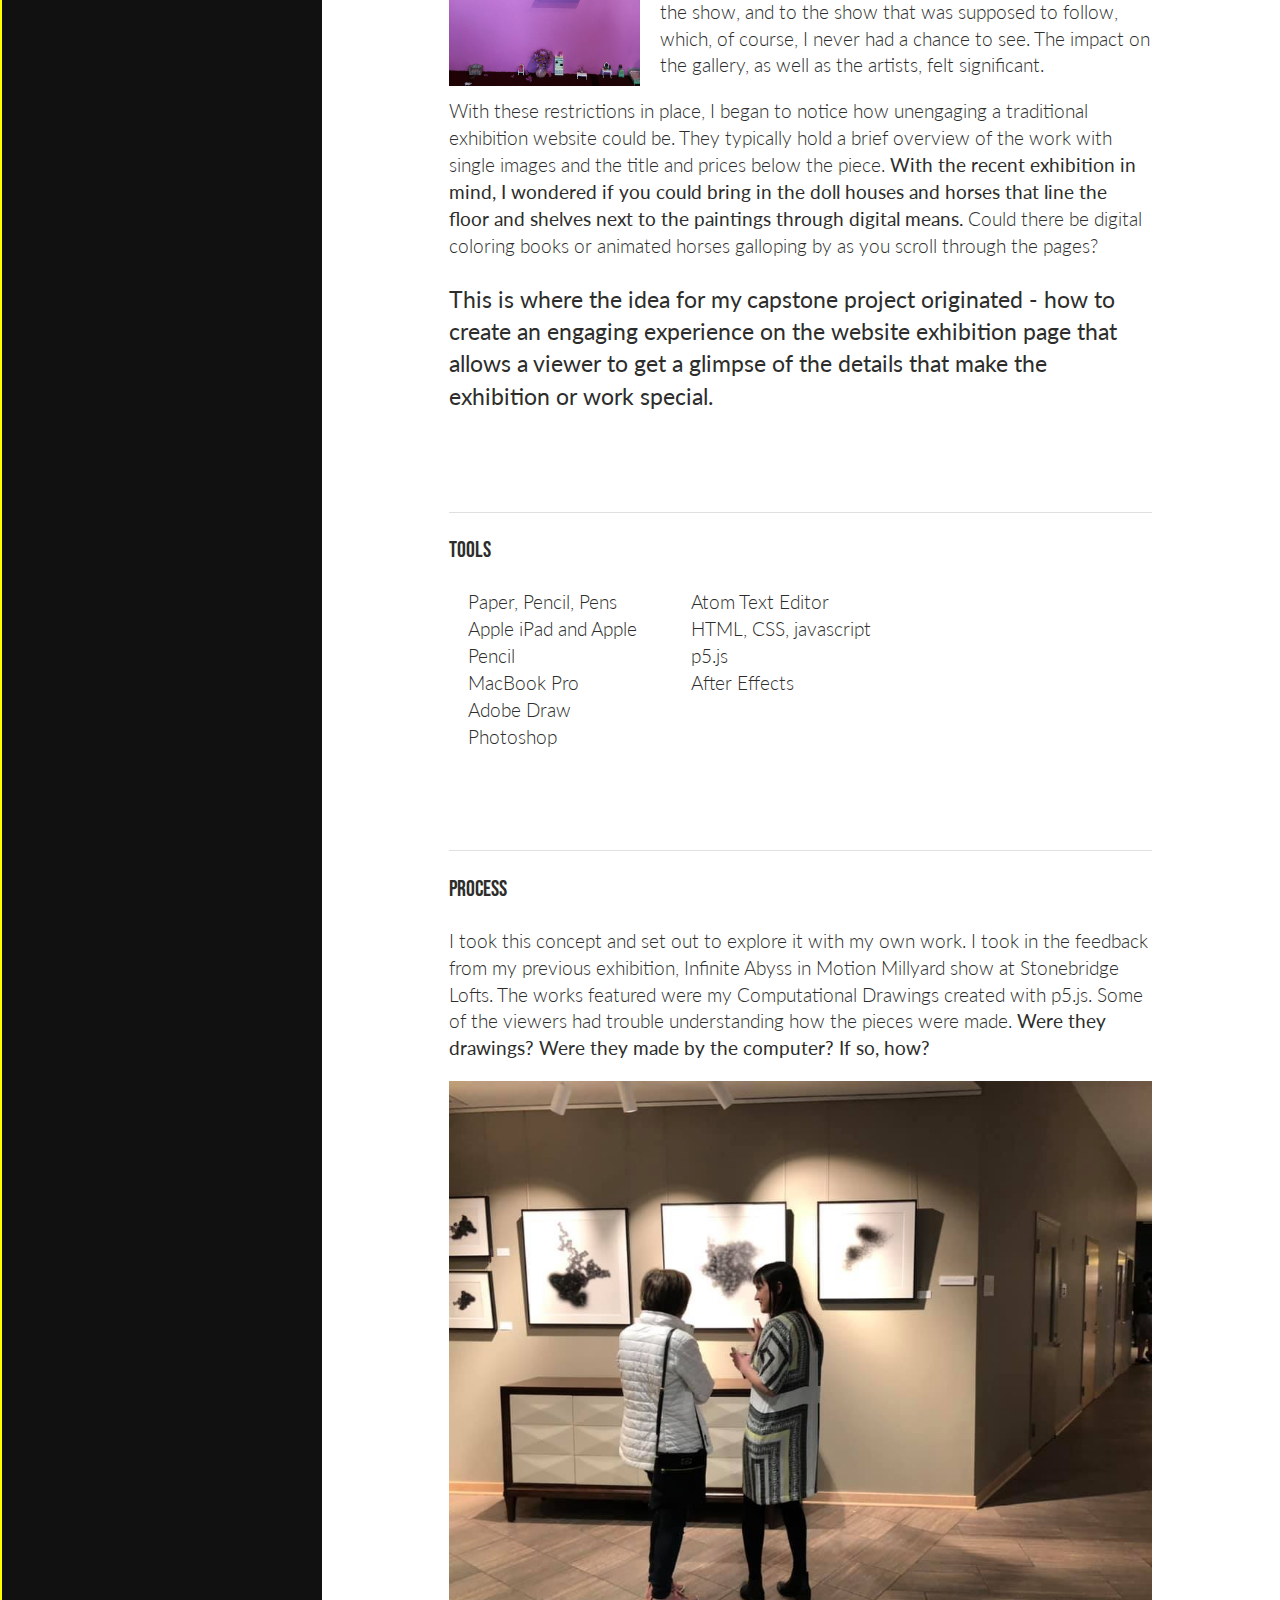
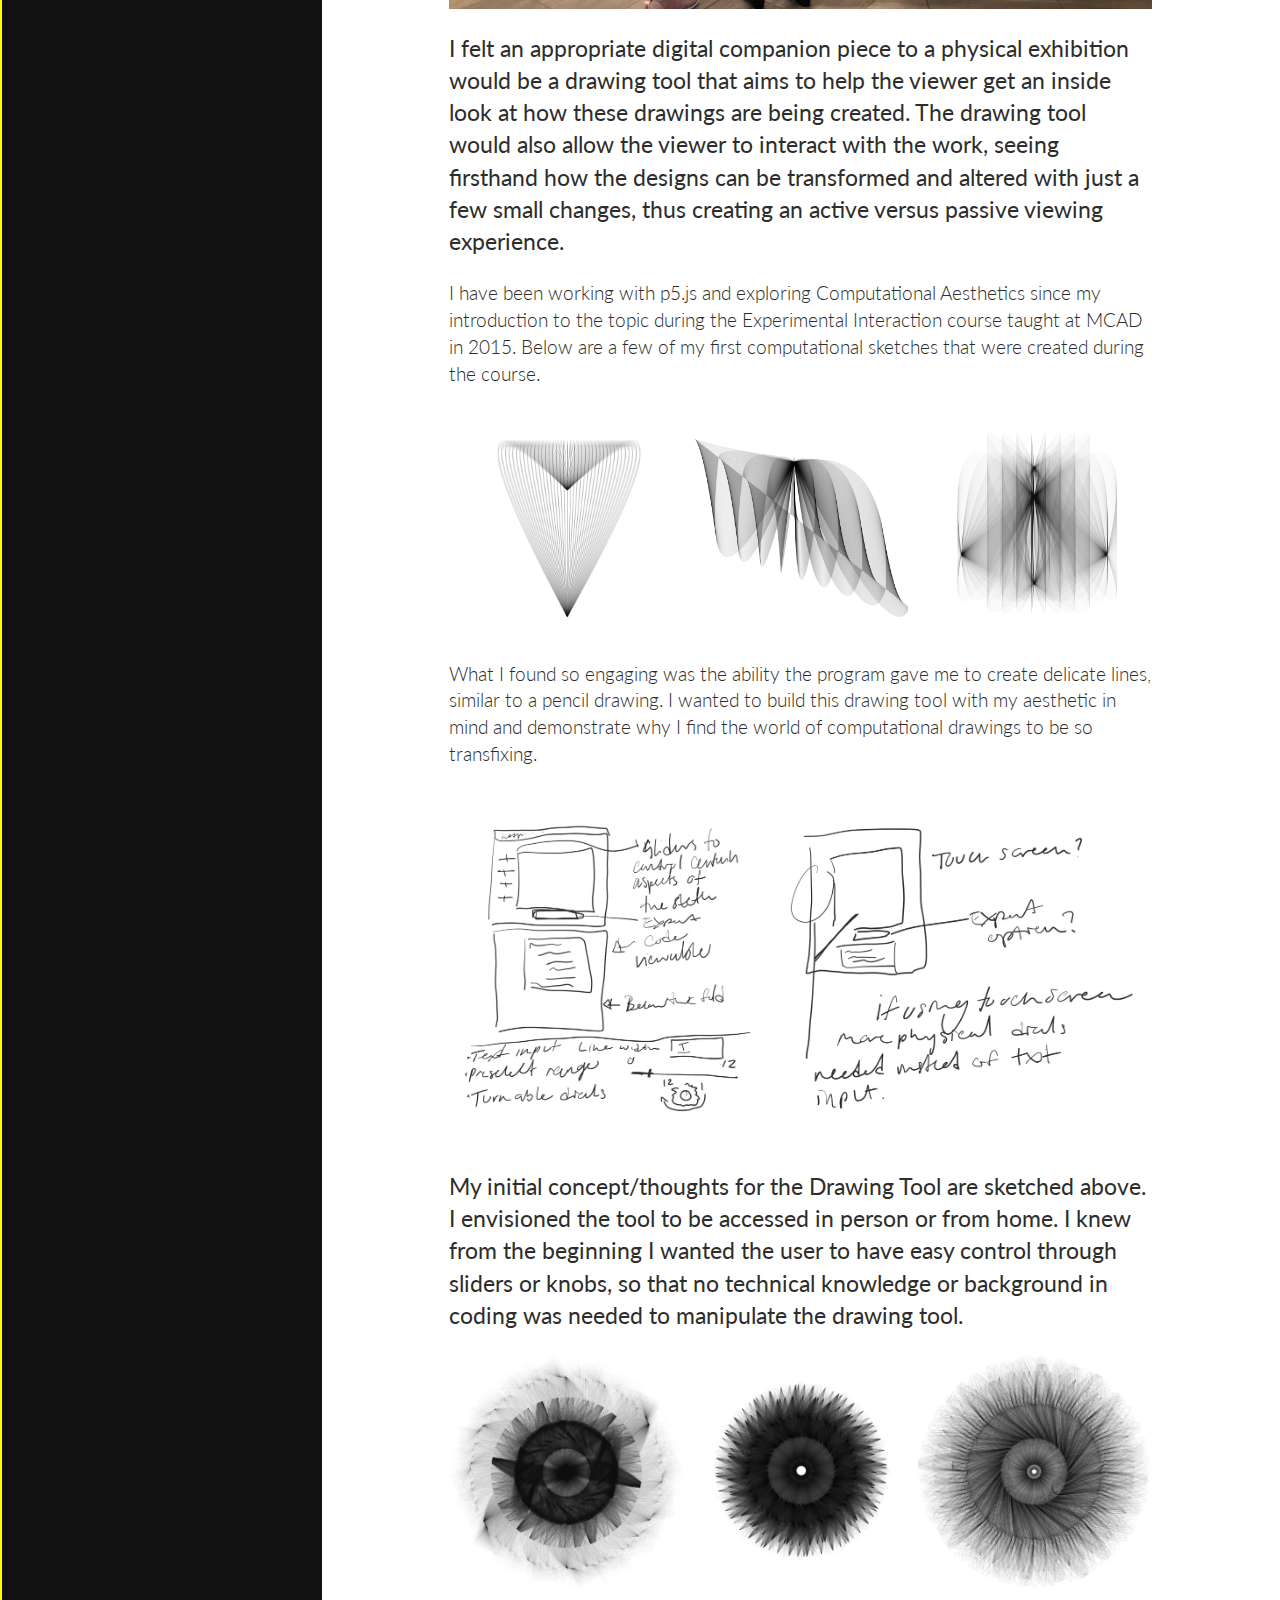
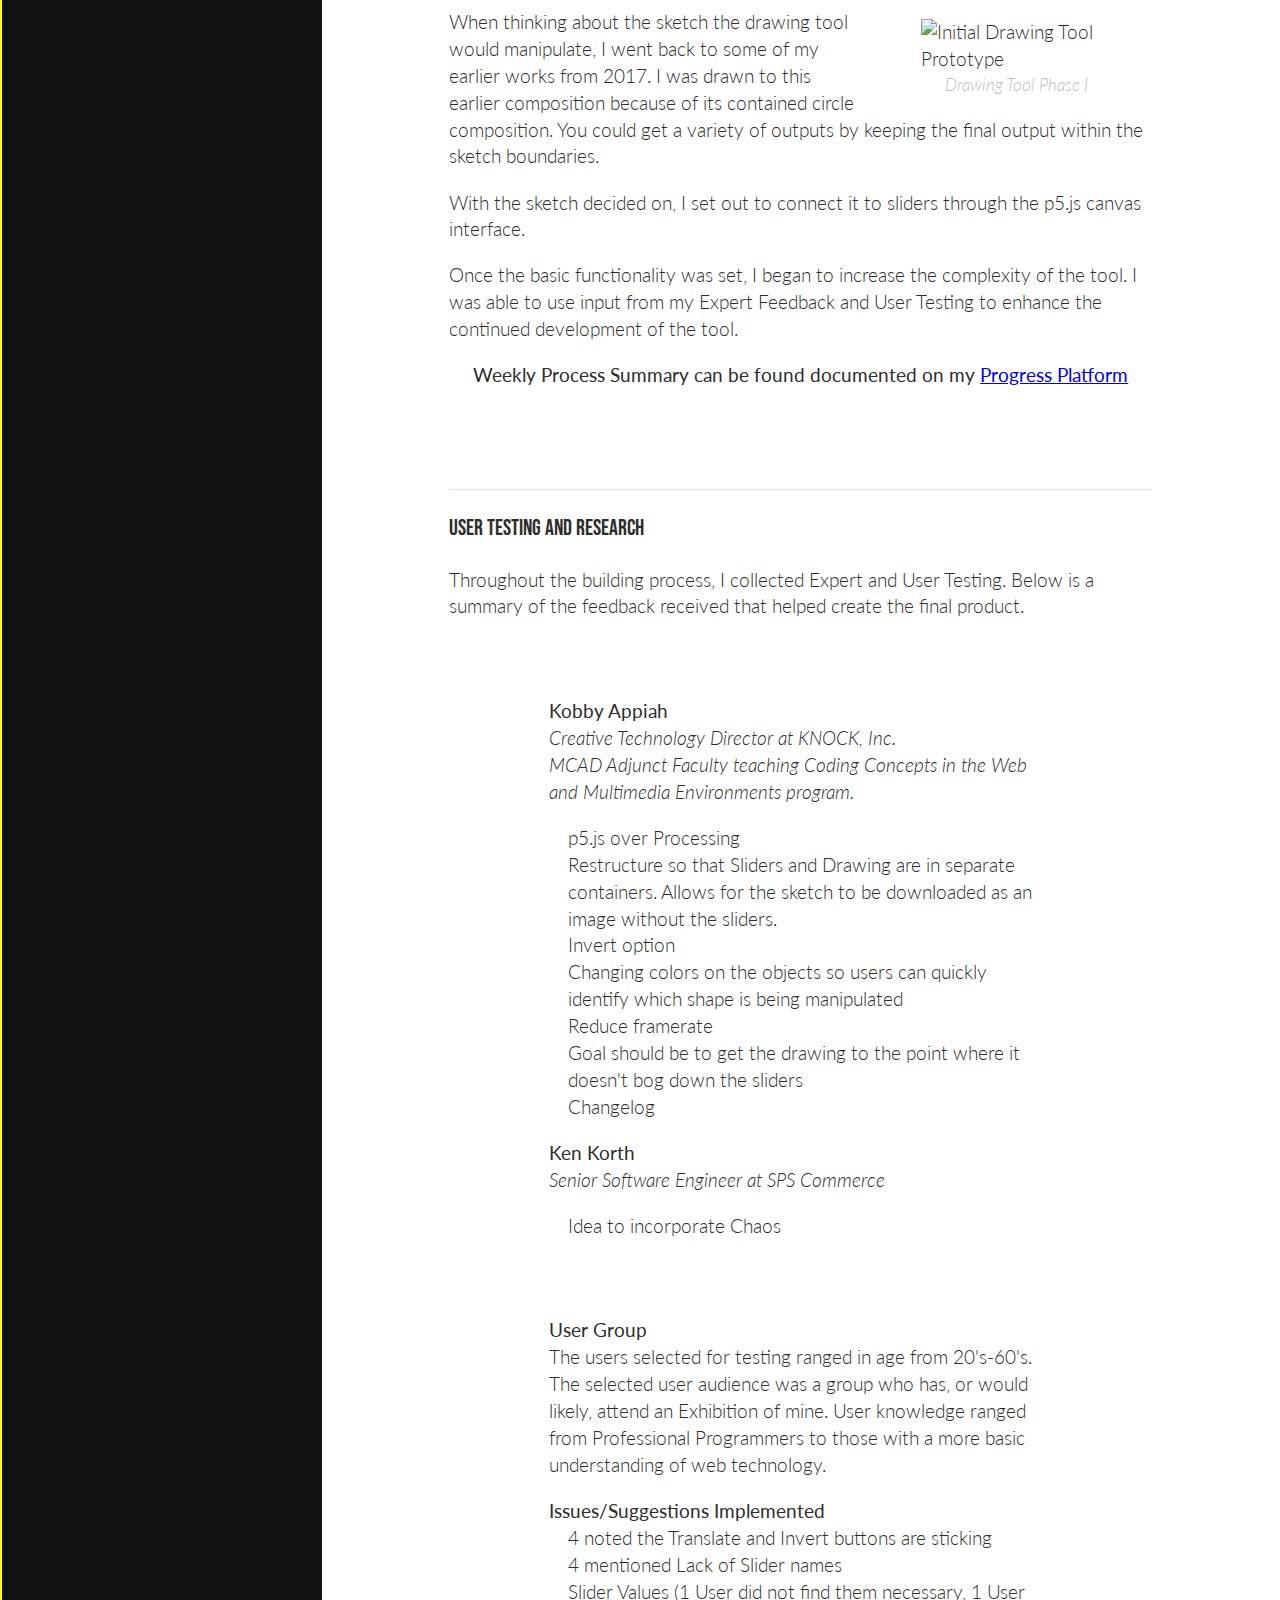
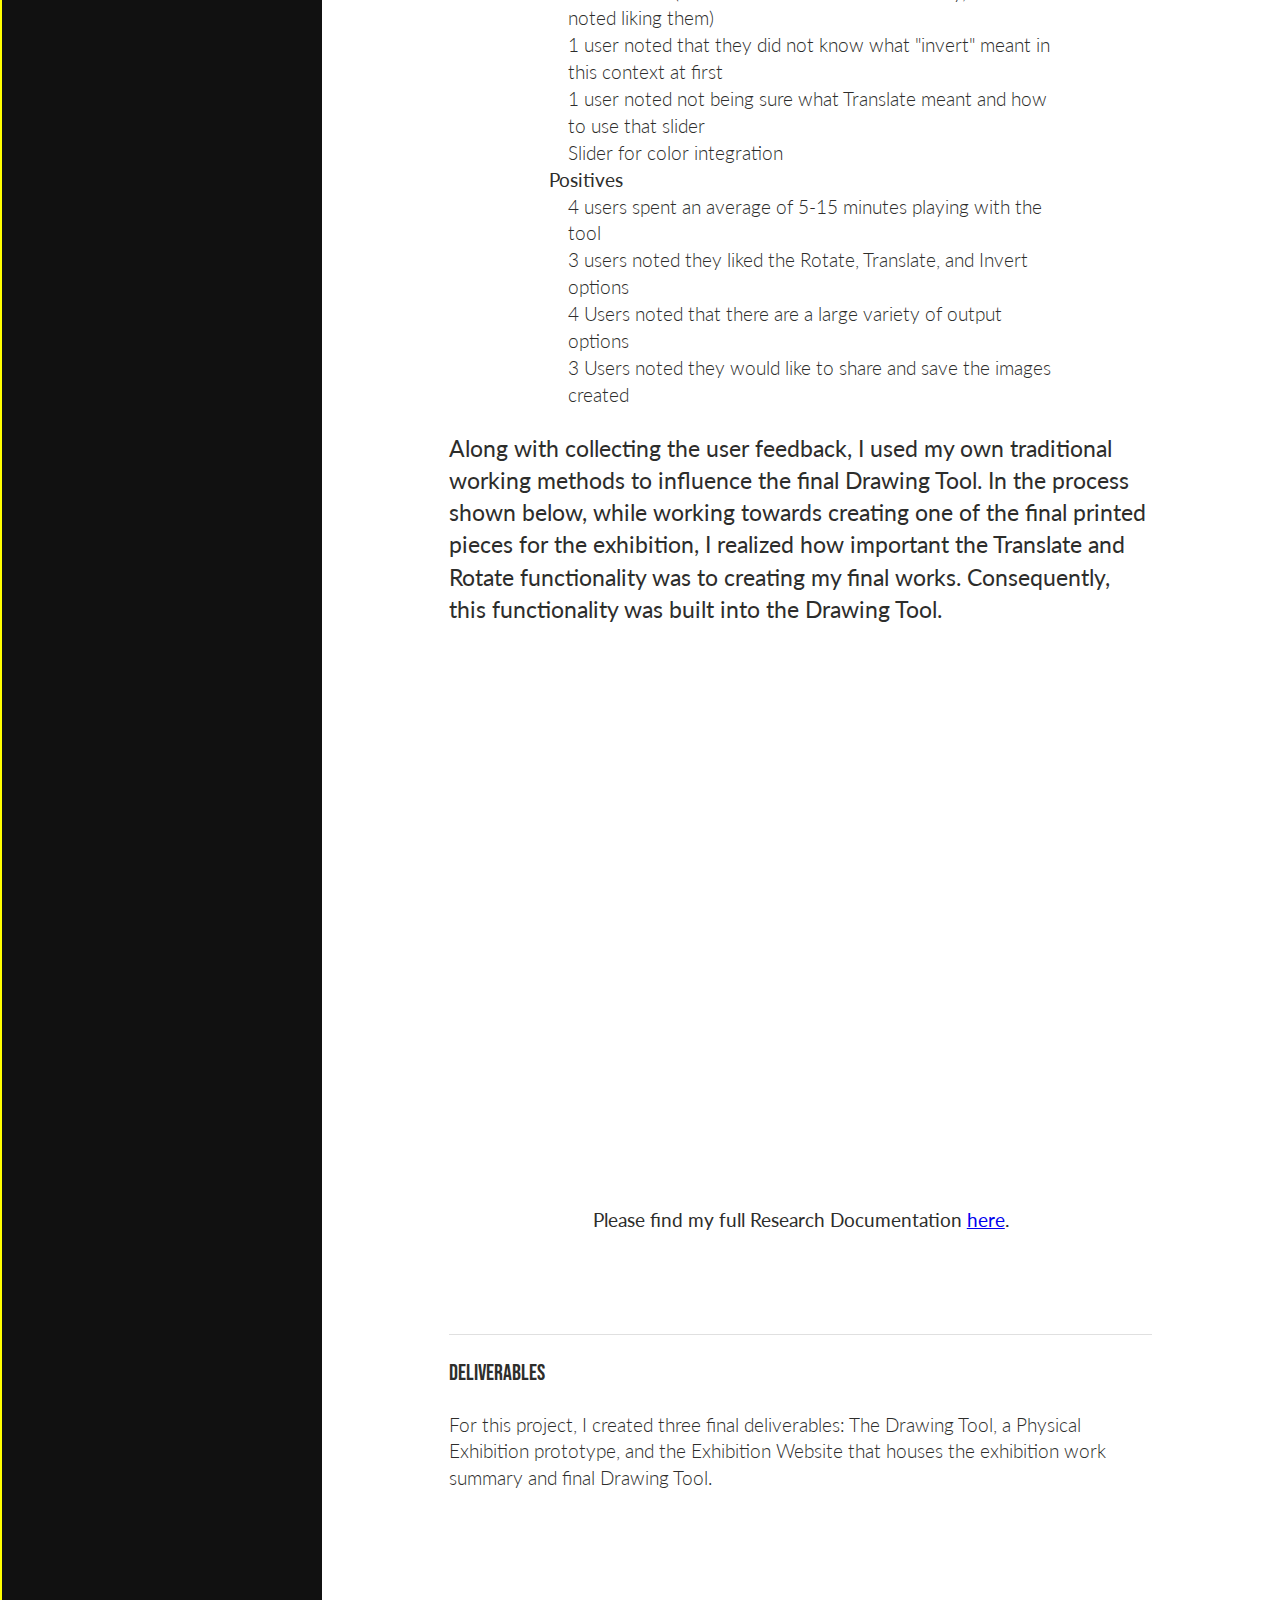
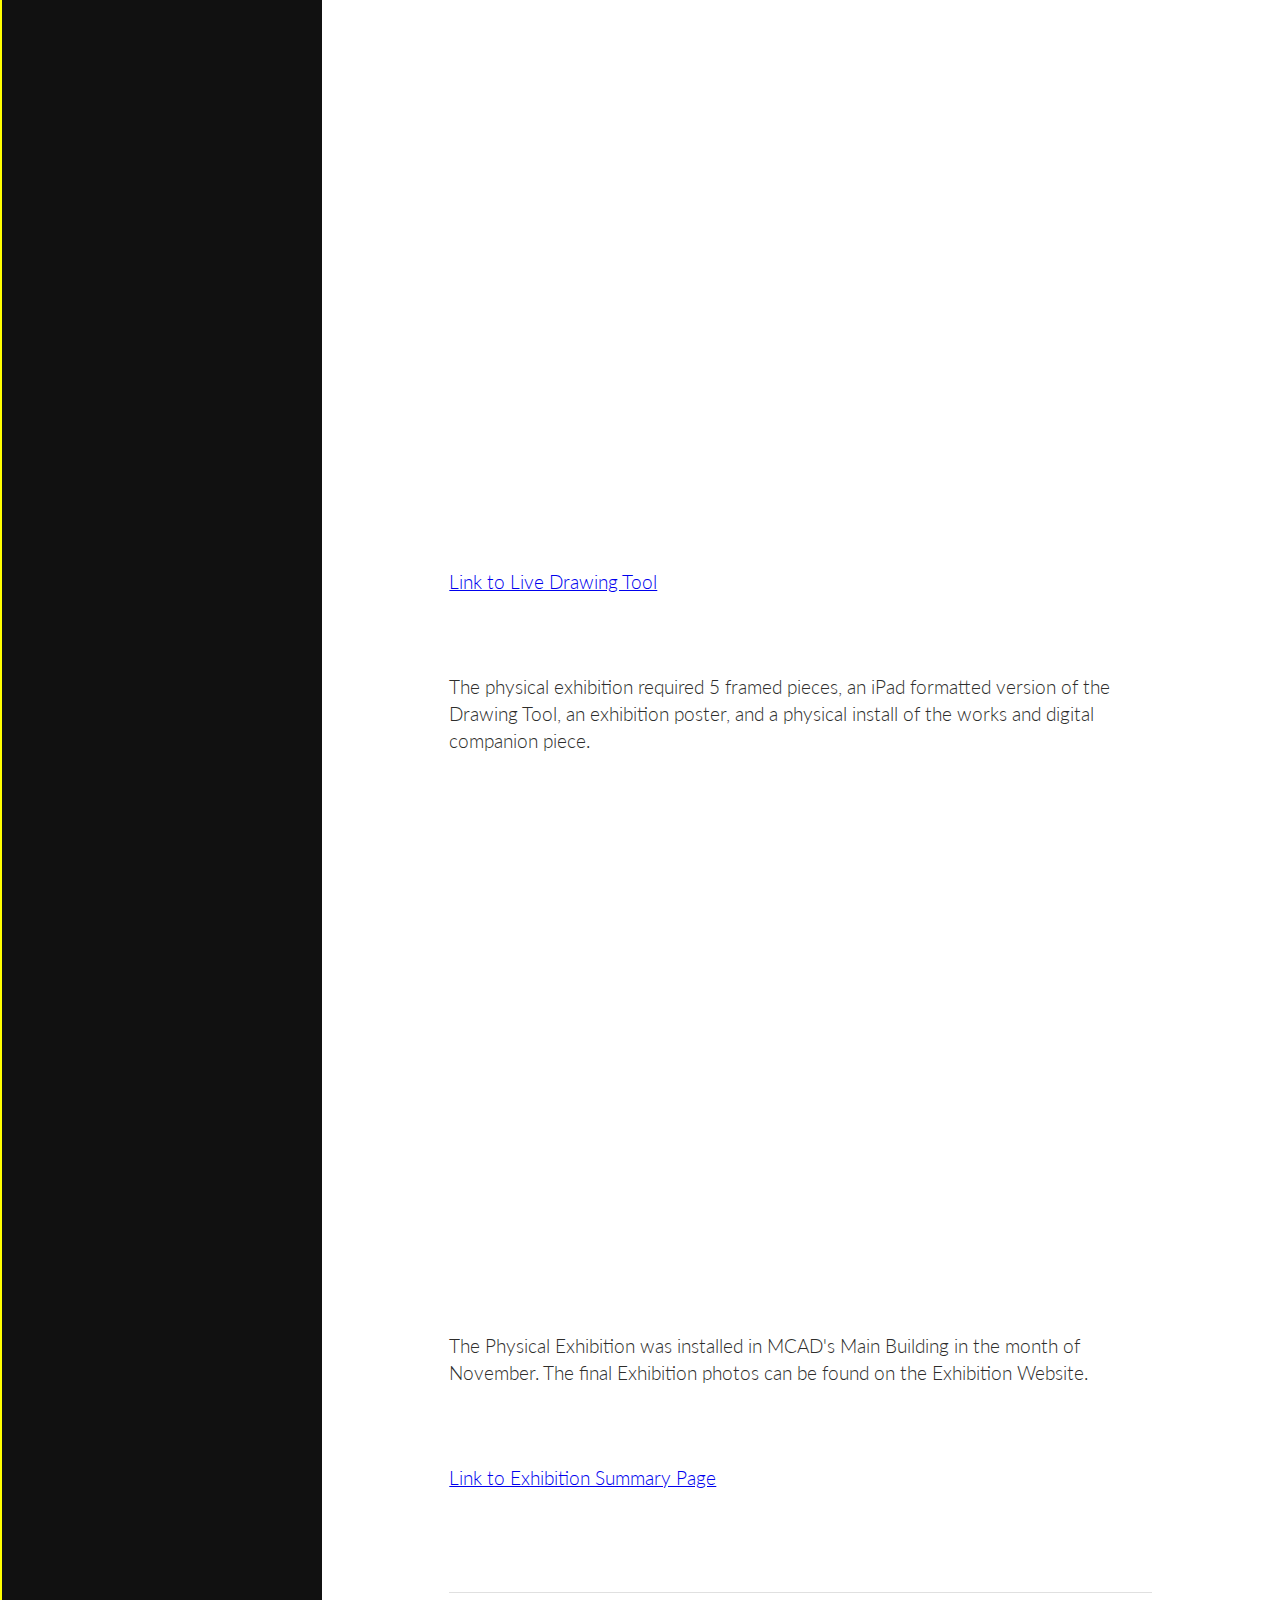
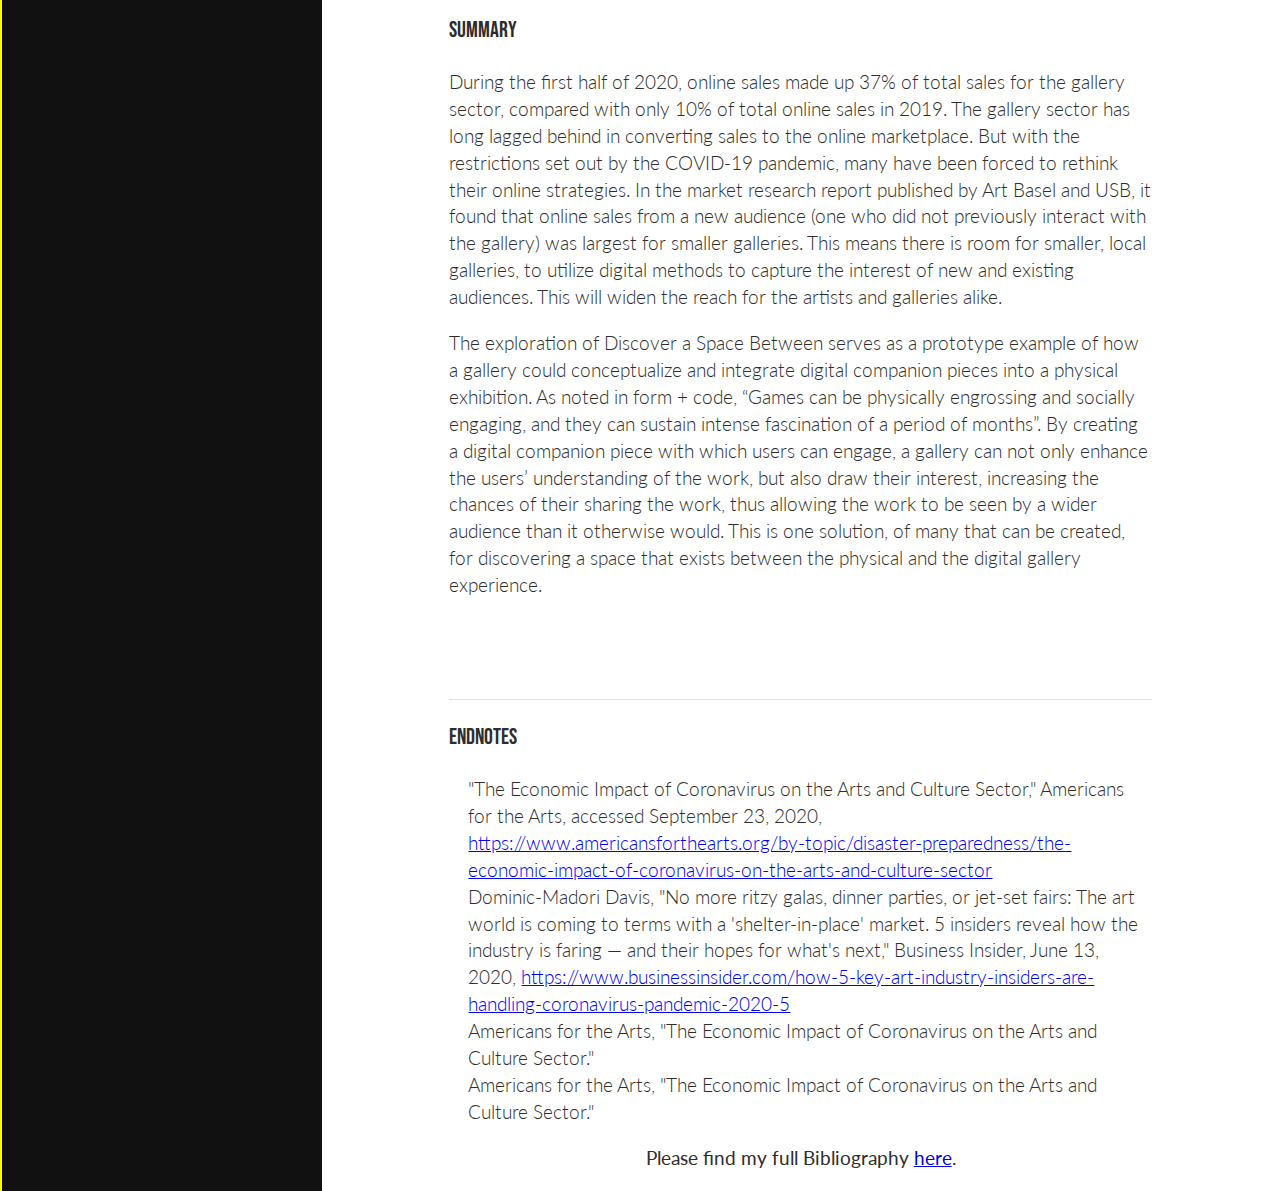
==== commit b5254e64: "css, js, html updates to get sticky nav" ====
--- a/index.html
+++ b/index.html
@@ -32,39 +32,63 @@
 </head>
 
 <body>
-  <div class="wrapper">
-
-    <div id="mySidenav" class="sidenav">
+  <main>
+    <div class="wrapper">
+      <nav id="mySidenav" class="section-nav">
+      <!-- <div id="mySidenav" class="sidenav"> -->
           <!-- <div id="mySidenav" class="sidenav" style="z-index:2;"> -->
       <!-- <a href="javascript:void(0)" class="closebtn" onclick="closeNav()">&times;</a> -->
-<h3>Contents</h3>
-
+        <h3>Contents</h3>
+          <!--
           <a href="#problem">Problem Statement</a>
           <a href="#inspo">Inspiration</a>
           <a href="#tools">Tools & Process</a>
-          <!-- <a href="#tool">Tools</a> -->
           <a href="#test">User Testing</a>
           <a href="#deliver">Deliverables</a>
           <a href="#summary">Summary</a>
           <a href="#notes">Endnotes</a>
-
-    </div>
+          </div> -->
+        <ol>
+          <li><a href="#problem">Problem Statement</a></li>
+          <li><a href="#inspo">Inspiration</a></li>
+          <li><a href="#tools">Tools</a></li>
+          <li><a href="#process">Process</a></li>
+          <li><a href="#test">User Testing</a></li>
+          <li><a href="#deliver">Deliverables</a></li>
+          <li><a href="#summary">Summary</a></li>
+          <li><a href="#notes">Endnotes</a></li>
+        </ol>
+      </br>
+    </br>
+  </br>
+
+      <section>
+        <h3>Jenna Murphy</h3>
+        <h4>MAGWD MCAD</h4>
+        <h4>Fall 2020</h4>
+      </section>
+
+      </nav>
+
+
 
   <!-- Use any element to open the sidenav -->
 <div class="mainCopy">
-  <header>
+  <!-- <header> -->
     <!-- <img style="position:absolute;top:0;top:0;z-index:1;" src="img/Hamburger_icon.svg" alt="menu icon" onclick="openNav()"> -->
-    <h1>Discover a Space Between</h1>
+
   <!-- <div class="hero-image">
       <img src="img/placeholder2.jpg" alt="header">
     </div> -->
-  </header>
-
-  <main id="main" style="clear:both;">
+  <!-- </header> -->
+
+  <!-- <main id="main" style="clear:both;"> -->
     <section id="head">
+      <h1>Discover a Space Between</h1>
       <img src="img/DrawingToolHero.gif" alt="Drawing Tool GIF" style="max-width:100%;">
       <h2 style="text-align:center;">A hybrid Exhibition to highlight how digital exhibit companion pieces can increase engagement, accessibility and understanding of artists' work.</h2>
     </section>
+
     <section id="problem" class="section">
       <h3 class="background">Problem Statement</h3>
 
@@ -263,14 +287,14 @@
         <p style="text-align: center;"><b>Please find my full Bibliography <a href="https://docs.google.com/document/d/1HvIq9fYi5M22qFCAEgcMivicMCrOdXG2-WbFE5c4gzo/edit?usp=sharing">here</a>.</b></p>
     </section>
 
-  </main>
+
 
   <!-- <footer>
     <p>Jenna Murphy |  Minneapolis College of Art and Design | Master of Arts in Graphic and Web Design  |  Capstone Fall 2020</p>
   </footer> -->
-</div>
-</div>
-
+      </div>
+    </div>
+  </main>
   <!-- <script>
   /* Set the width of the side navigation to 250px */
 function openNav() {
--- a/css/main.css
+++ b/css/main.css
@@ -306,7 +306,7 @@
 JM Start
 */
 /* The side navigation menu */
-.sidenav {
+.sidenavb {
   height: 100%; /* 100% Full-height */
   width: 0; /* 0 width - change this with JavaScript */
   position: fixed; /* Stay in place */
@@ -320,7 +320,7 @@
 }
 
 /* The navigation menu links */
-.sidenav a, .sidenav h3 {
+.sidenavb a, .sidenavb h3 {
   padding: 8px 8px 8px 32px;
   text-decoration: none;
   font-size: 24px;
@@ -330,7 +330,7 @@
 }
 
 /* When you mouse over the navigation links, change their color */
-.sidenav a:hover {
+.sidenavb a:hover {
   color: #f1f1f1;
 }
 
@@ -434,28 +434,27 @@
   text-align: center;
 }
 
-div#main {
+/* div#main {
   border: 1px solid #161616;
-}
+} */
 
 .wrapper {
   display: flex;
   justify-content: space-between;
 }
 
-div.mainCopy {
+/* div.mainCopy {
   float: right;
-  margin-left:250px;
-
- /* font-size: 28px; /* Increased text to enable scrolling */ */
- padding: 0px 10px;
+  margin-left:250px; */
+
+ /* font-size: 28px; /* Increased text to enable scrolling */
+ /* padding: 0px 10px; */
  /* max-width:100%; */
 }
 
-div.sidenav {
+/* div.sidenav {
   height: 100%;
   width: 225px;
-  /* max-width:30%; */
   position: fixed;
   z-index: 1;
   top: 0;
@@ -463,15 +462,142 @@
   background-color: #111;
   overflow-x: hidden;
   padding-top: 20px;
-
-}
-
-.active {
+} */
+
+/* .active {
   color: yellow;
   font-style: bold;
-}
+} */
 
 @media screen and (max-height: 450px) {
   /* .sidenav {padding-top: 15px;}
   .sidenav a {font-size: 18px;} */
 }
+
+/*  START NAV */
+/* 1. Enable smooth scrolling */
+html {
+  scroll-behavior: smooth;
+}
+
+/* 2. Make nav sticky */
+nav#mySidenav {
+  position: sticky;
+
+
+
+  align-self: start;
+    background-color: #111;
+    height: 100%;
+    padding: 30px;
+    width: 25%;
+    height: 100%;
+    float: left;
+    top: 0;
+    bottom: 0;
+    left: 0;
+    overflow: hidden;
+    margin: 0 auto;
+
+
+}
+
+nav#mySidenav section {
+  border: none;
+}
+
+nav#mySidenav h3, h4 {
+  color: white;
+}
+/* 3. ScrollSpy active styles (see JS tab for activation) */
+.section-nav li.active > a {
+  color: #ccc;
+  font-weight: 500;
+  text-decoration: underline;
+  text-decoration-color: yellow;
+}
+
+/* Sidebar Navigation */
+.section-nav {
+  padding-left: 0;
+  margin-left: 0 auto;
+  /* border-right: 3px solid yellow; */
+}
+
+.section-nav a {
+  text-decoration: none;
+  display: block;
+  padding: .125rem 0;
+  color: #ccc;
+  transition: all 50ms ease-in-out; /* 💡 This small transition makes setting of the active state smooth */
+}
+
+.section-nav a:hover,
+.section-nav a:focus {
+  color: #ccc;
+  text-decoration: underline;
+  text-decoration-color: yellow;
+}
+
+/** Poor man's reset **/
+* {
+  box-sizing: border-box;
+}
+
+html, body {
+  background: #fff;
+}
+
+/* body {
+  font-family: -apple-system, BlinkMacSystemFont, "Segoe UI", "Roboto", "Oxygen", "Ubuntu", "Cantarell", "Fira Sans", "Droid Sans", "Helvetica Neue", sans-serif;
+} */
+
+ul, ol {
+  list-style: none;
+  margin: 0;
+  padding: 0;
+}
+li {
+  margin-left: 1rem;
+}
+
+/* h1 {
+  font-weight: 300;
+} */
+
+/** page layout **/
+main {
+  /* display: grid;
+  grid-template-columns: 1fr 15em;
+  max-width: 100em;
+  width: 90%;
+  margin: 0 auto; */
+}
+div.mainCopy {
+  float: right;
+  width: 75%;
+  padding-left: 10%;
+  padding-right: 10%;
+  /* max-width: 750px; */
+  margin: 0 auto;
+  background-color: white;
+  overflow: hidden;
+
+
+}
+/** enlarge the sections for this demo, so that we have a long scrollable page **/
+/* section {
+  padding-bottom: 20rem;
+} */
+
+
+/* END NAV */
+div.wrapper {
+  /* height: 100%;
+  Width: 100%; */
+  /* position: relative; */
+  background-color: #111;
+  border-left: 2px solid yellow;
+  /* border-right: 3px solid yellow; */
+
+}
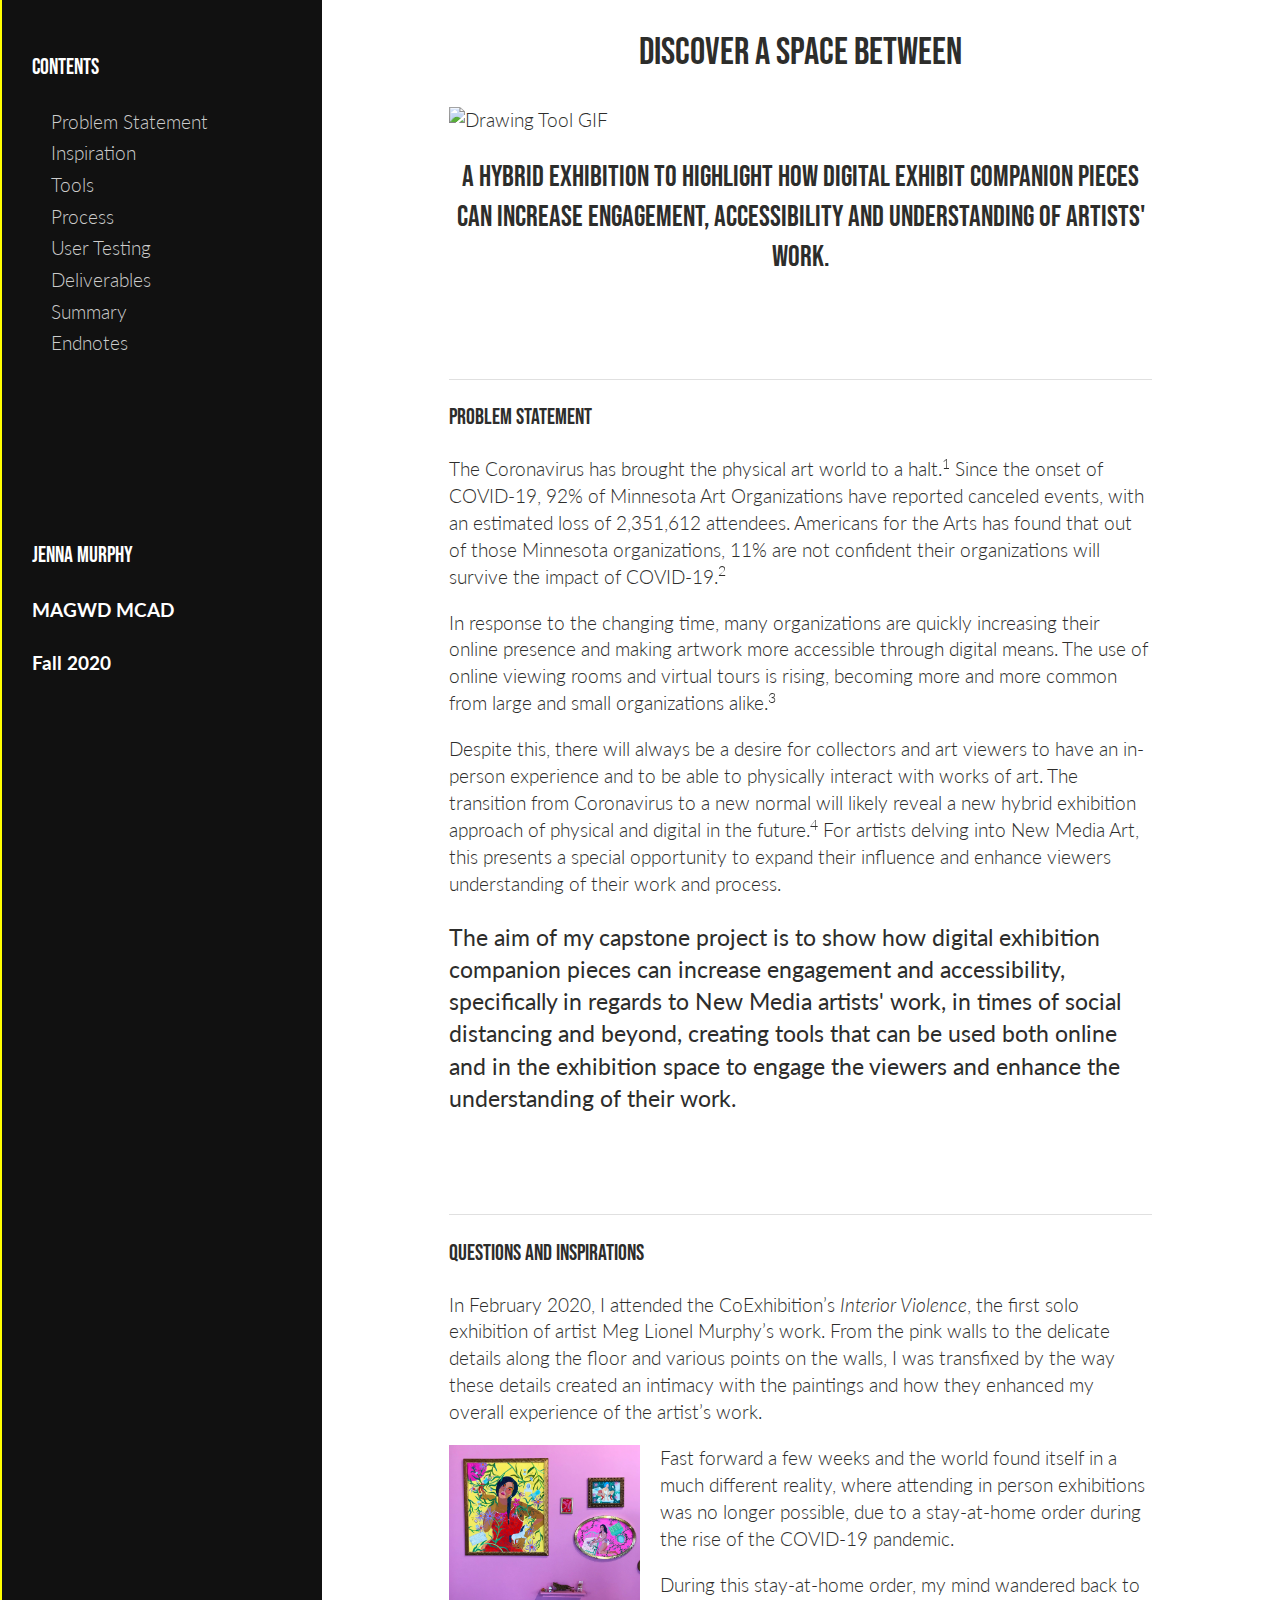
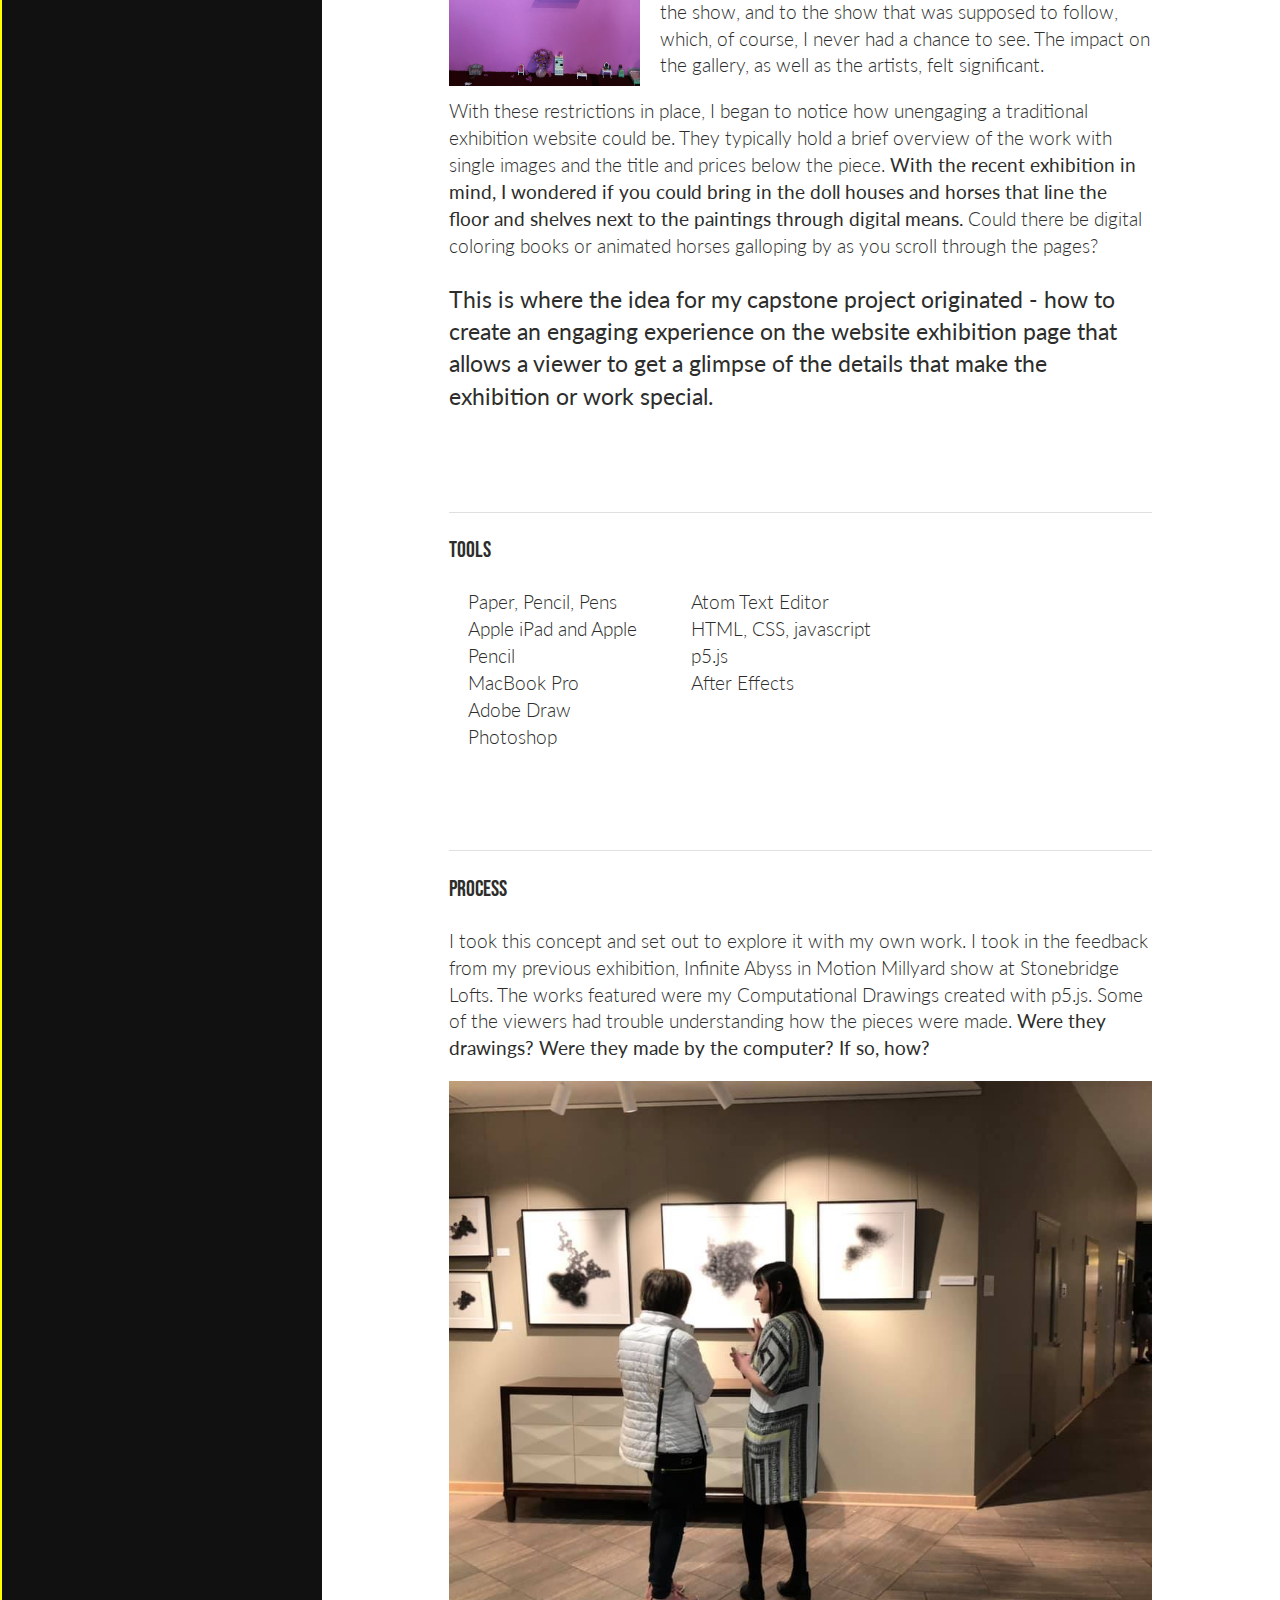
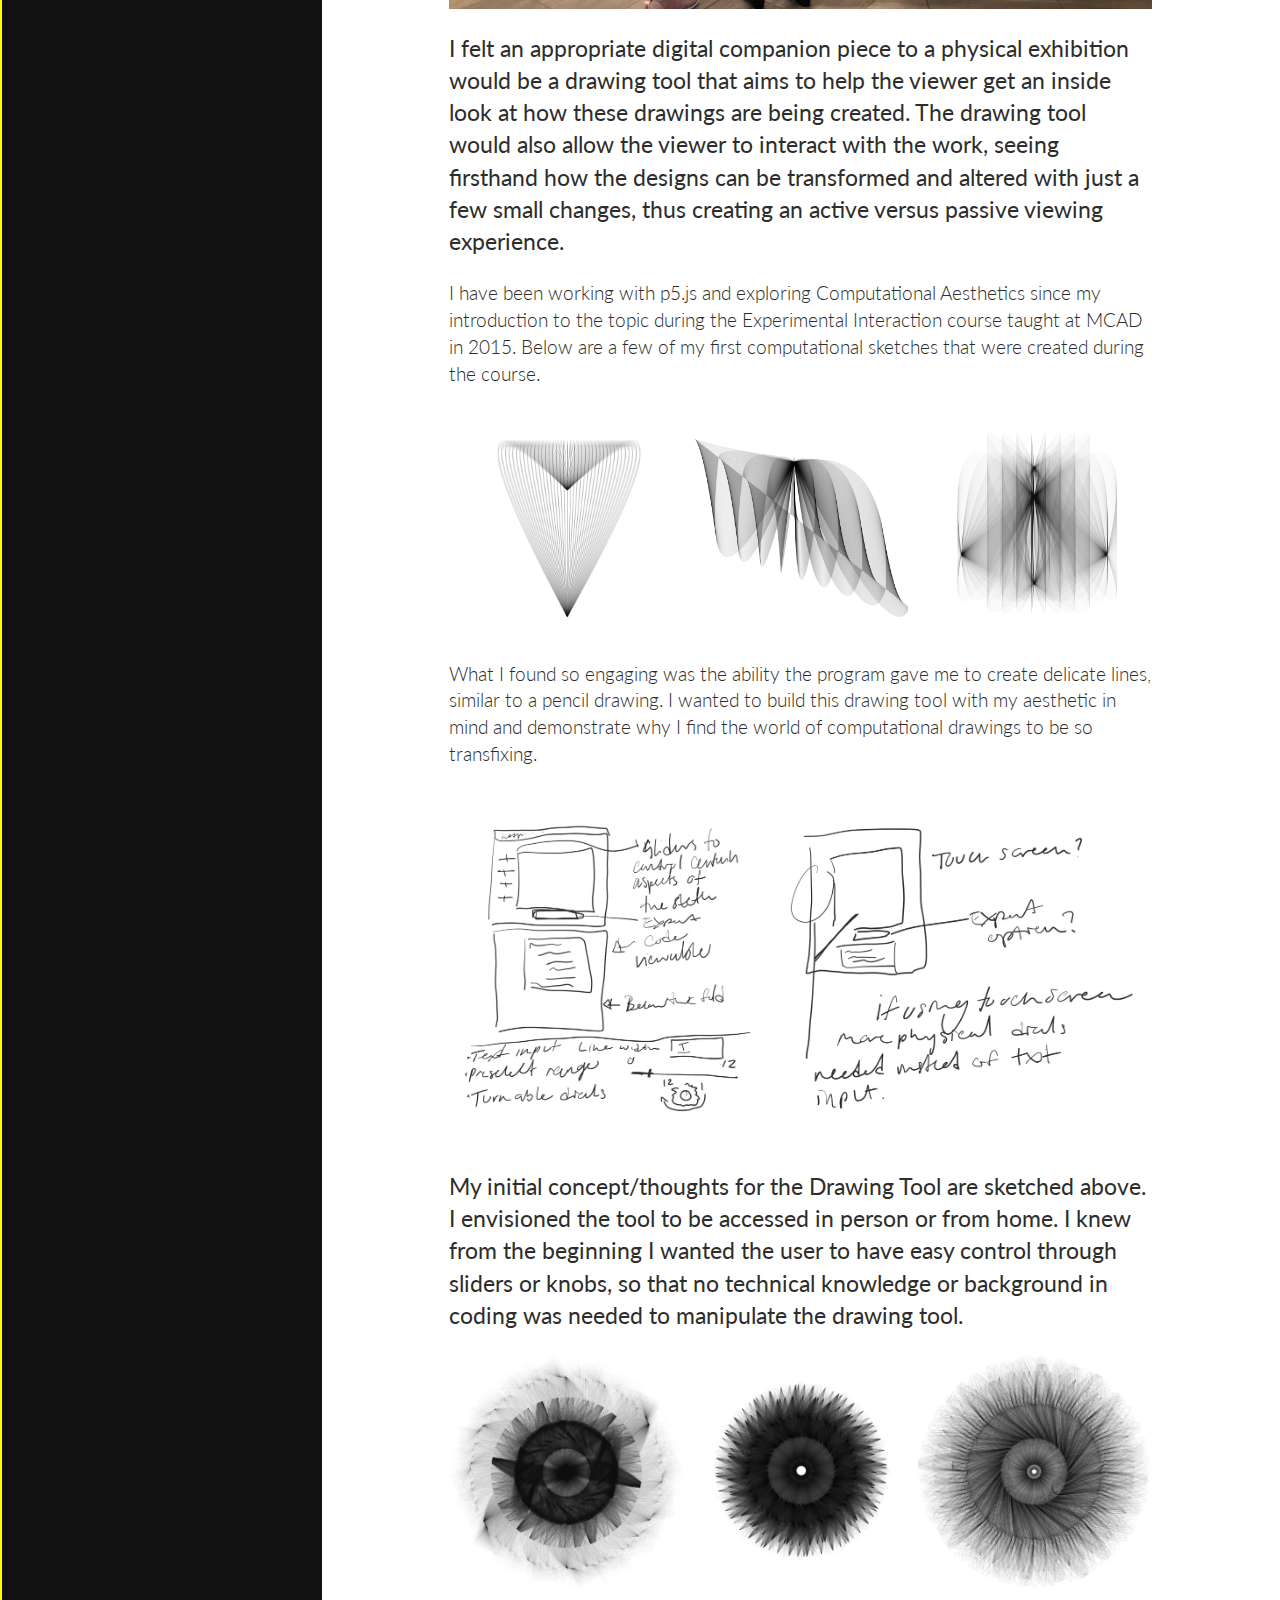
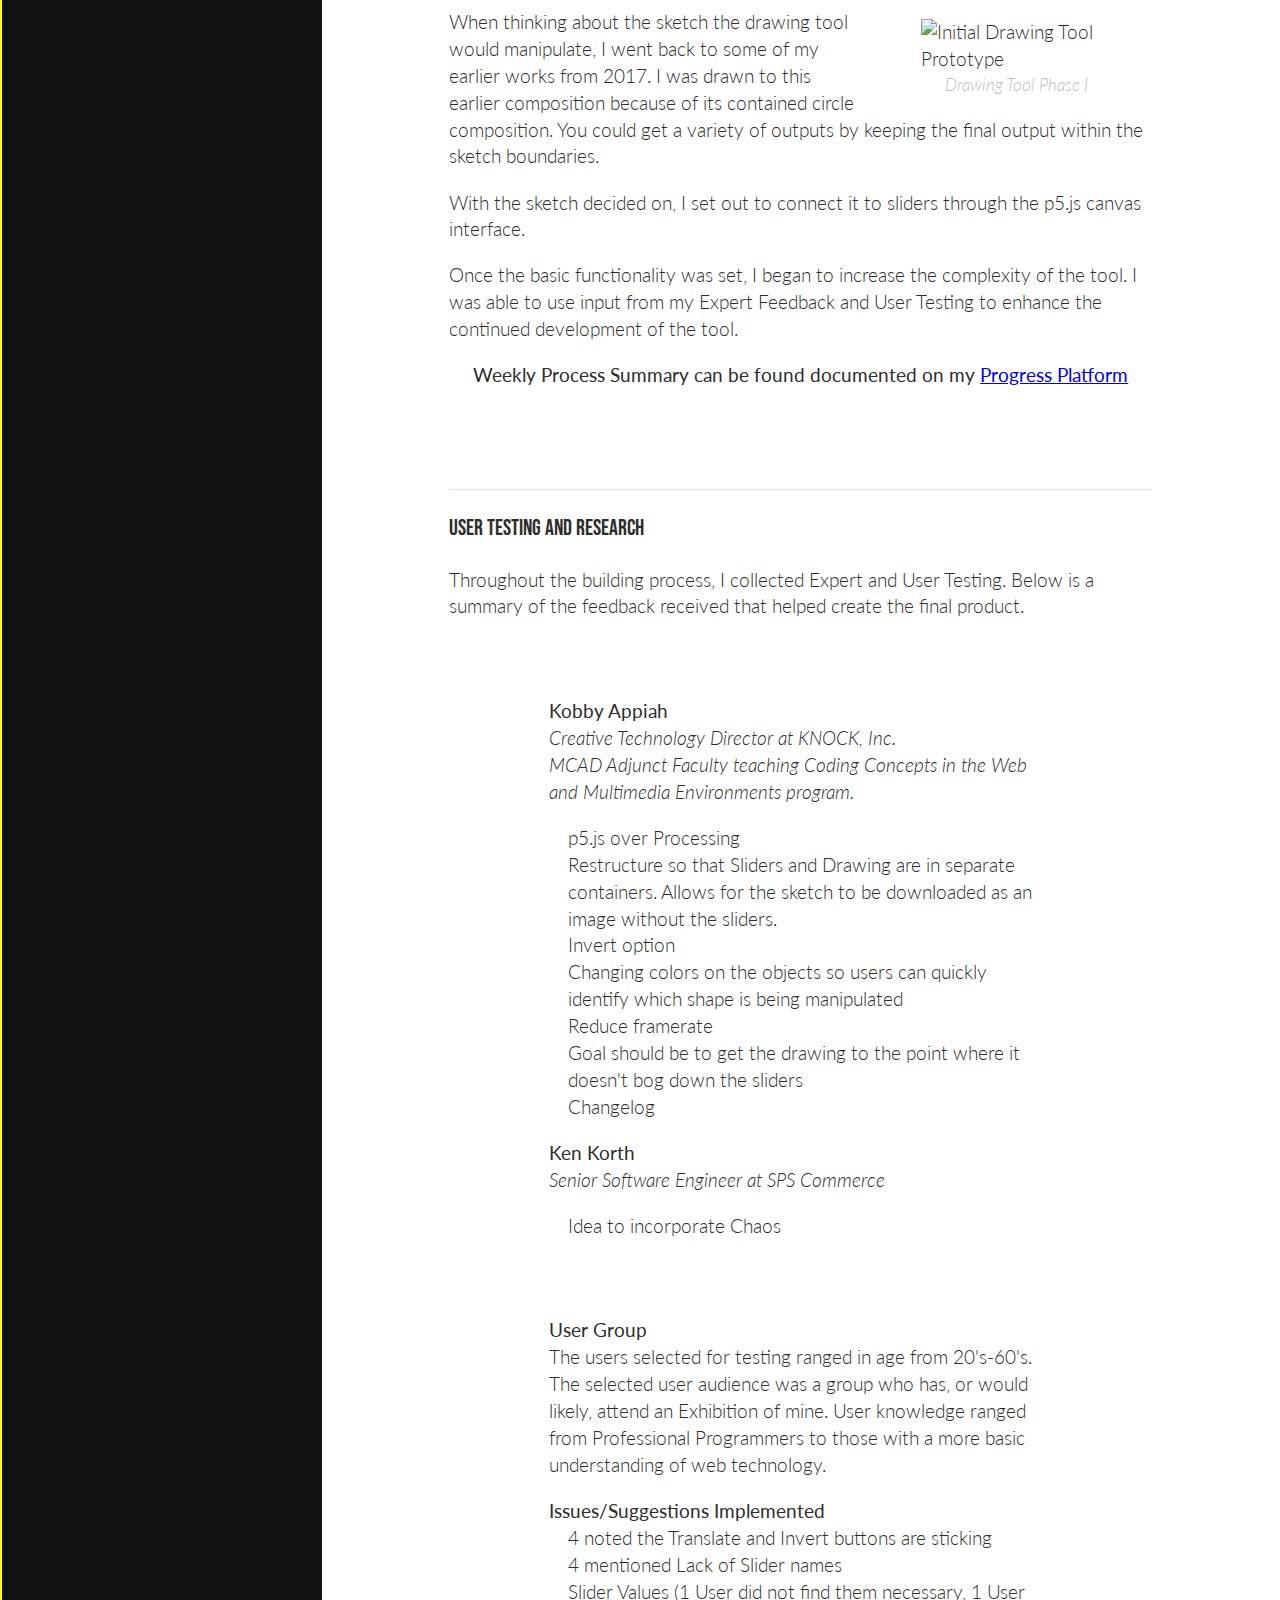
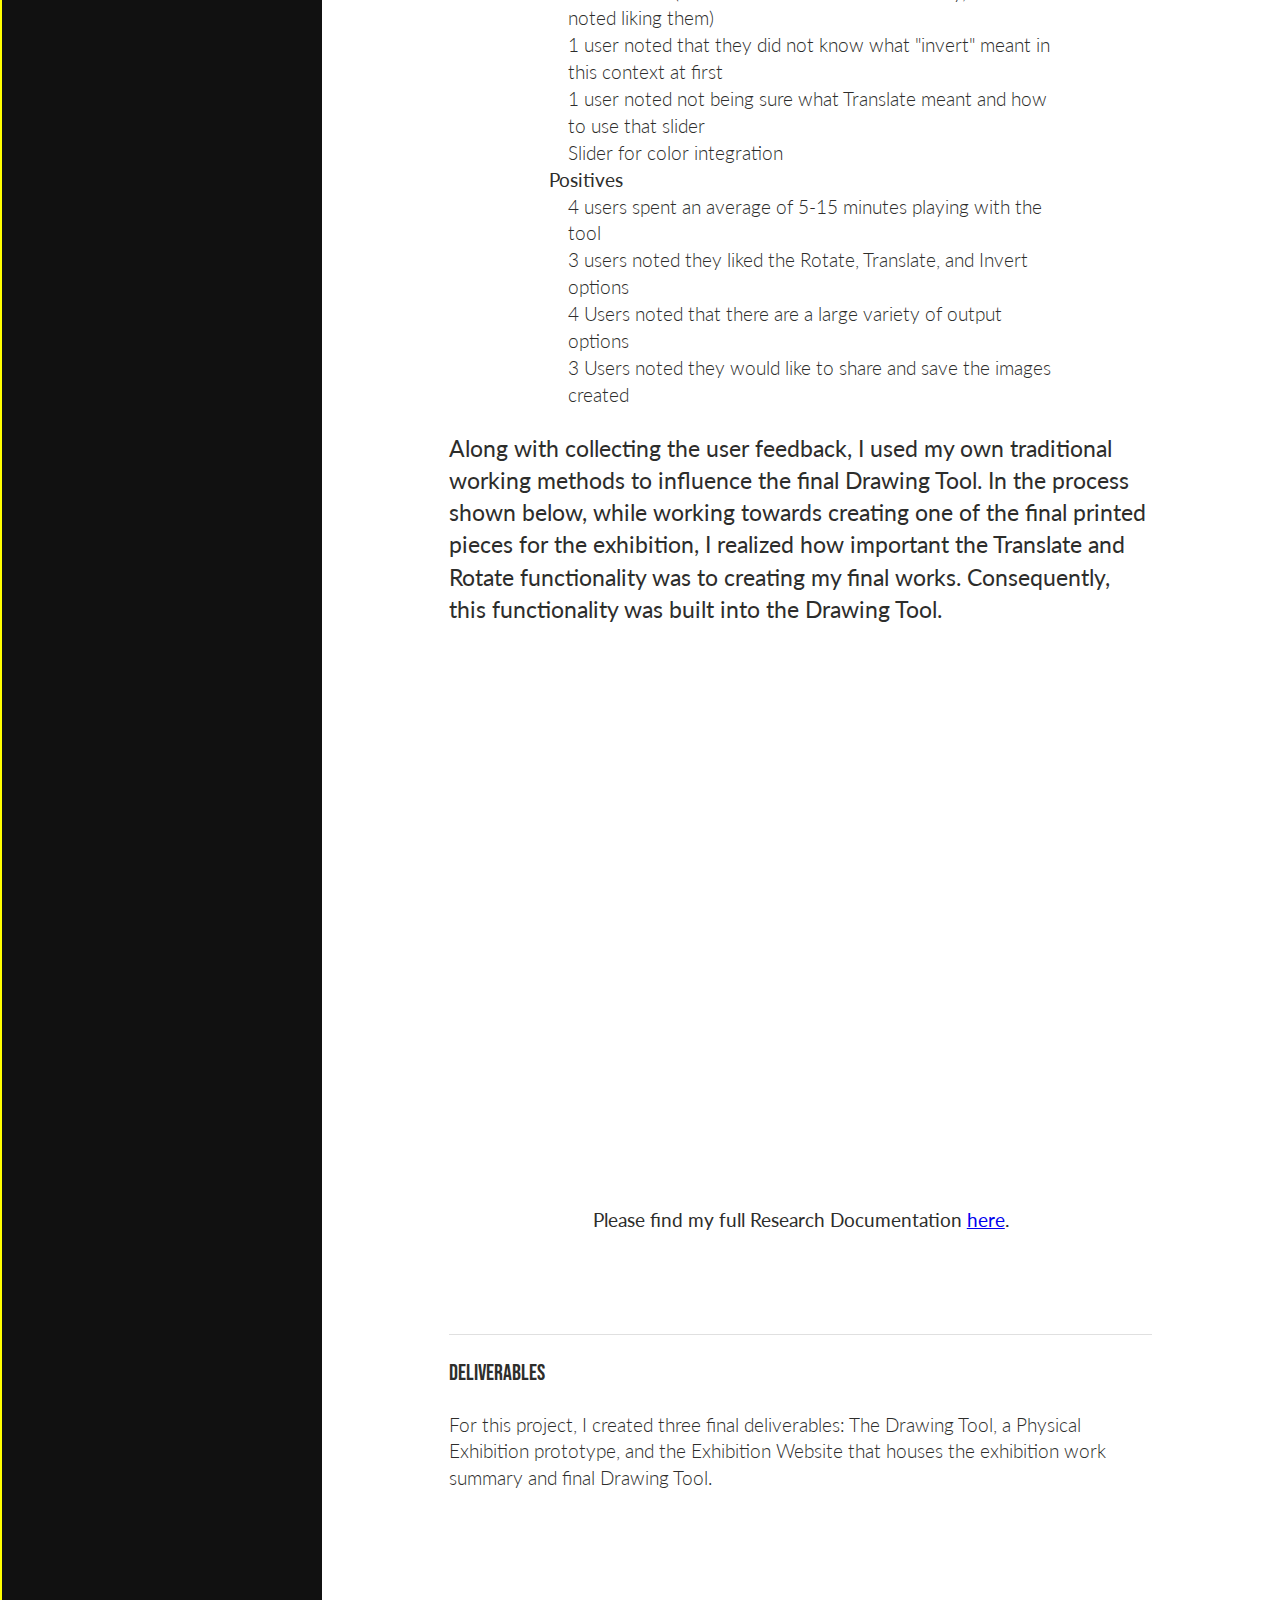
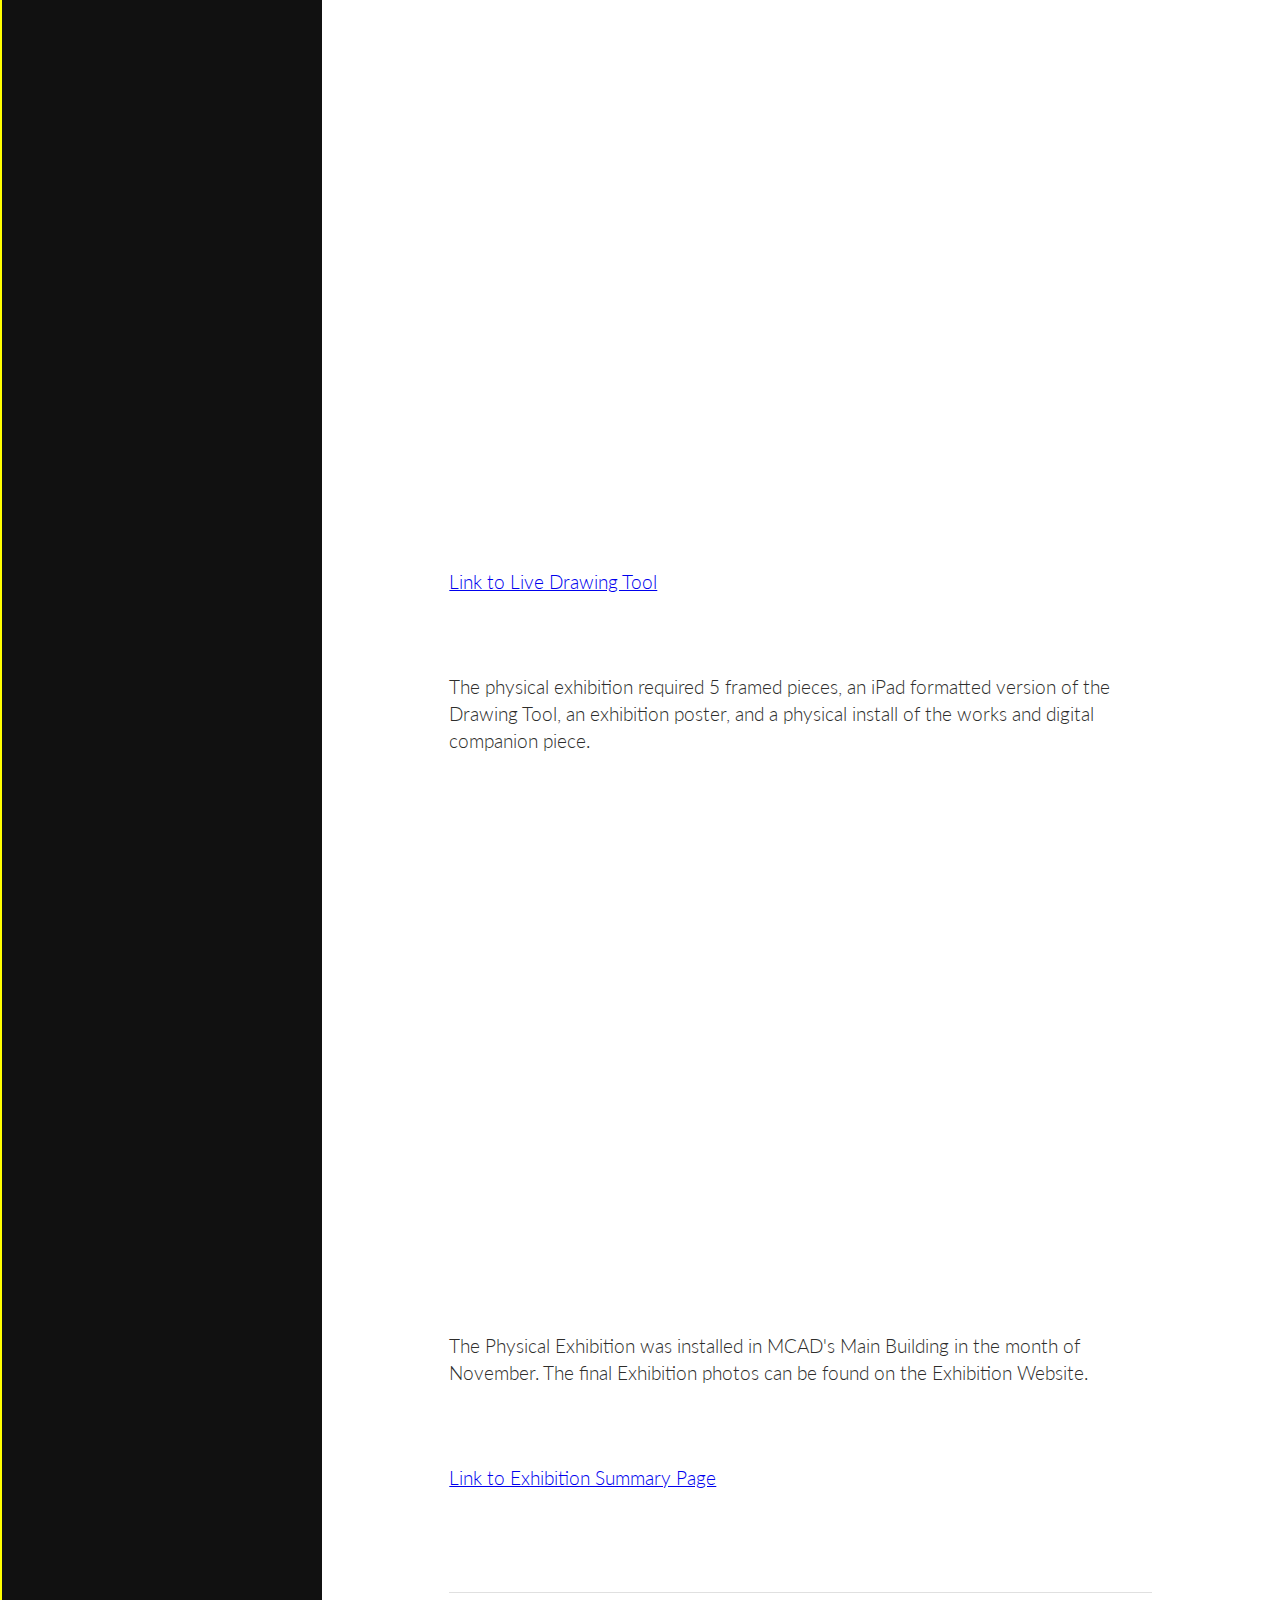
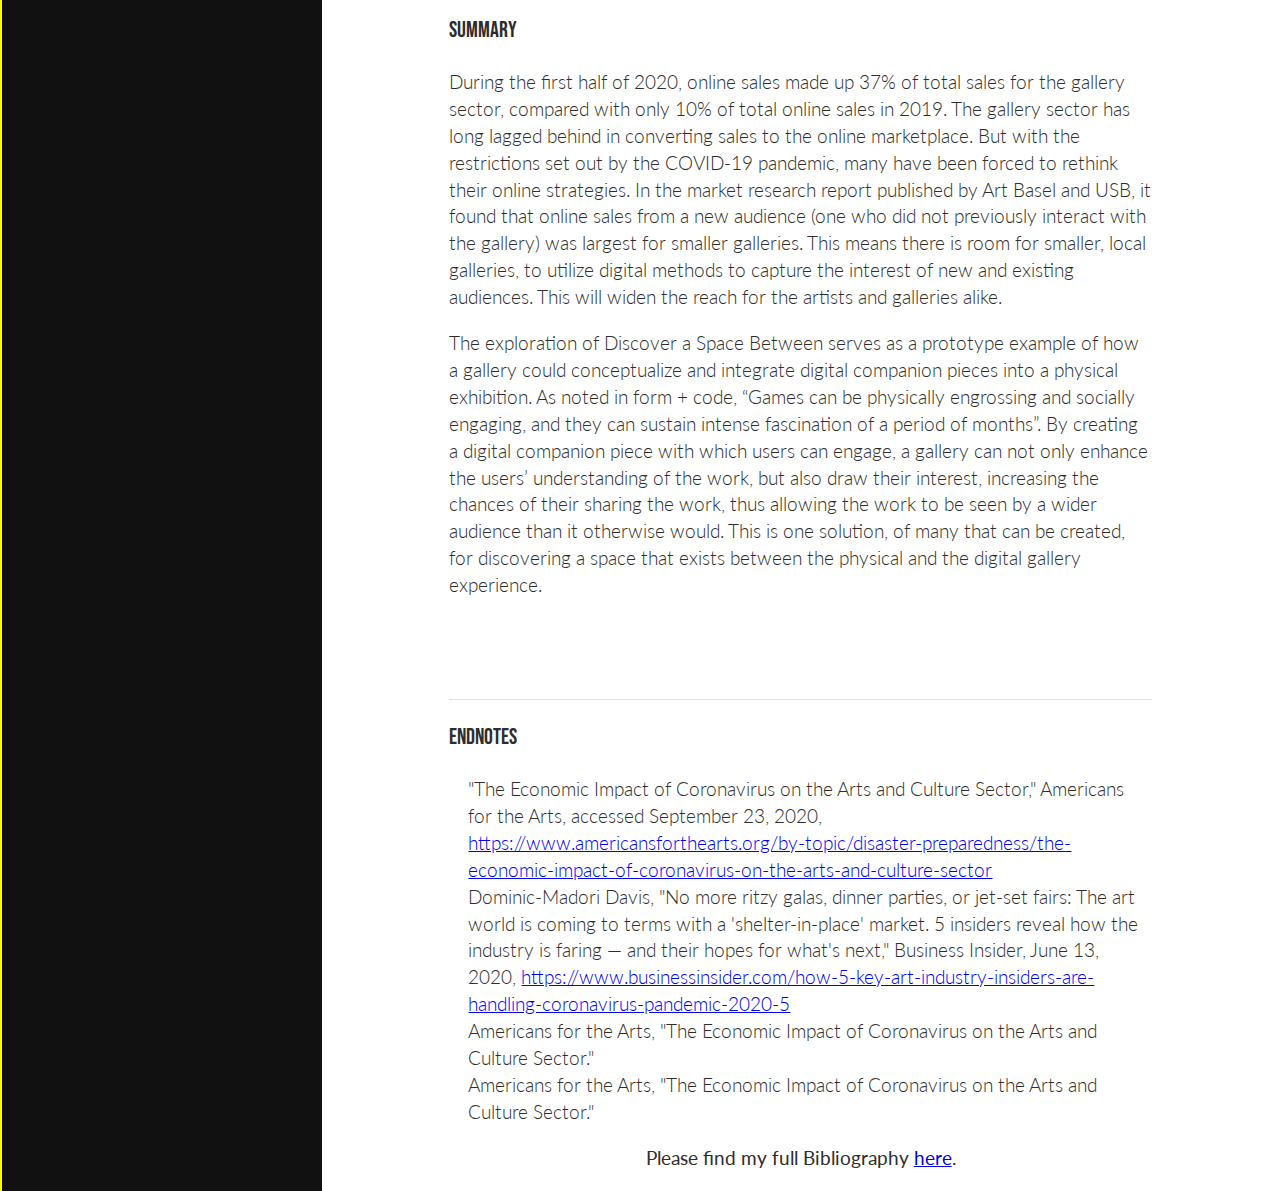
==== commit abe0b7cb: "CSS Video fix" ====
--- a/index.html
+++ b/index.html
@@ -96,7 +96,7 @@
 
       <!-- <img src="img/placeholder.jpg" alt="Exhibition Images" style="max-width: 100%";> -->
 
-      <p>In response to the changing time, many organizations are quickly increasing their online presence and making artwork more accessible through digital means than ever before. The rise of online viewing rooms and virtual tours are becoming more and more common, from large and small organizations alike.<sup>3</sup></p>
+      <p>In response to the changing time, many organizations are quickly increasing their online presence and making artwork more accessible through digital means. The use of online viewing rooms and virtual tours is rising, becoming more and more common from large and small organizations alike.<sup>3</sup></p>
 
       <p>Despite this, there will always be a desire for collectors and art viewers to have an in-person experience and to be able to physically interact with works of art. The transition from Coronavirus to a new normal will likely reveal a new hybrid exhibition approach of physical and digital in the future.<sup>4</sup> For artists delving into New Media Art, this presents a special opportunity to expand their influence and enhance viewers understanding of their work and process.</p>
 
@@ -284,7 +284,7 @@
           <li>Americans for the Arts, "The Economic Impact of Coronavirus on the Arts and Culture Sector."</li>
           <li>Americans for the Arts, "The Economic Impact of Coronavirus on the Arts and Culture Sector."</li>
         </ol>
-        <p style="text-align: center;"><b>Please find my full Bibliography <a href="https://docs.google.com/document/d/1HvIq9fYi5M22qFCAEgcMivicMCrOdXG2-WbFE5c4gzo/edit?usp=sharing">here</a>.</b></p>
+        <p style="text-align: center;"><b>Please find my full Bibliography <a href="https://docs.google.com/document/d/e/2PACX-1vSj9KrdudfGw1zl9xfmi-luHK-ByjJwqJua__ISctddAsgbuIawosucpBpriNWI0qk9L2erz1iSb9f3/pub">here</a>.</b></p>
     </section>
 
 
--- a/css/main.css
+++ b/css/main.css
@@ -511,7 +511,7 @@
 }
 /* 3. ScrollSpy active styles (see JS tab for activation) */
 .section-nav li.active > a {
-  color: #ccc;
+  color: #FFF;
   font-weight: 500;
   text-decoration: underline;
   text-decoration-color: yellow;
@@ -585,6 +585,10 @@
 
 
 }
+
+div.mainCopy h1 {
+  text-align: center;
+}
 /** enlarge the sections for this demo, so that we have a long scrollable page **/
 /* section {
   padding-bottom: 20rem;
@@ -601,3 +605,49 @@
   /* border-right: 3px solid yellow; */
 
 }
+
+iframe {
+  max-width: 100%;
+}
+@media only screen and (max-width: 450px) {
+  /* .sidenav {padding-top: 15px;}
+  .sidenav a {font-size: 18px;} */
+  html {
+    /* color: #2d2d2b; */
+    font-size: .6em;
+    line-height: 1.4;
+    /* font-family: 'Lato', sans-serif;
+    font-weight: 300; */
+    /* background-color: #e6e3de; */
+  }
+
+  nav#mySidenav {
+    /* position: fixed; */
+    /* align-self: start; */
+      /* background-color: #111; */
+      /* height: 100%; */
+      padding: 2%;
+      /* width: 25%; */
+      /* height: 100%; */
+
+      /* width: 100%; */
+      /* top: 0;
+      bottom: 0;
+      left: 0; */
+      /* overflow: hidden;
+      margin: 0 auto; */
+  }
+
+  div.mainCopy {
+    float: none;
+    width: 100%;
+    padding-left: 5%;
+    padding-right: 5%;
+    /* max-width: 750px; */
+    /* margin: 0 auto;
+    background-color: white;
+    overflow: hidden; */
+
+
+  }
+}
